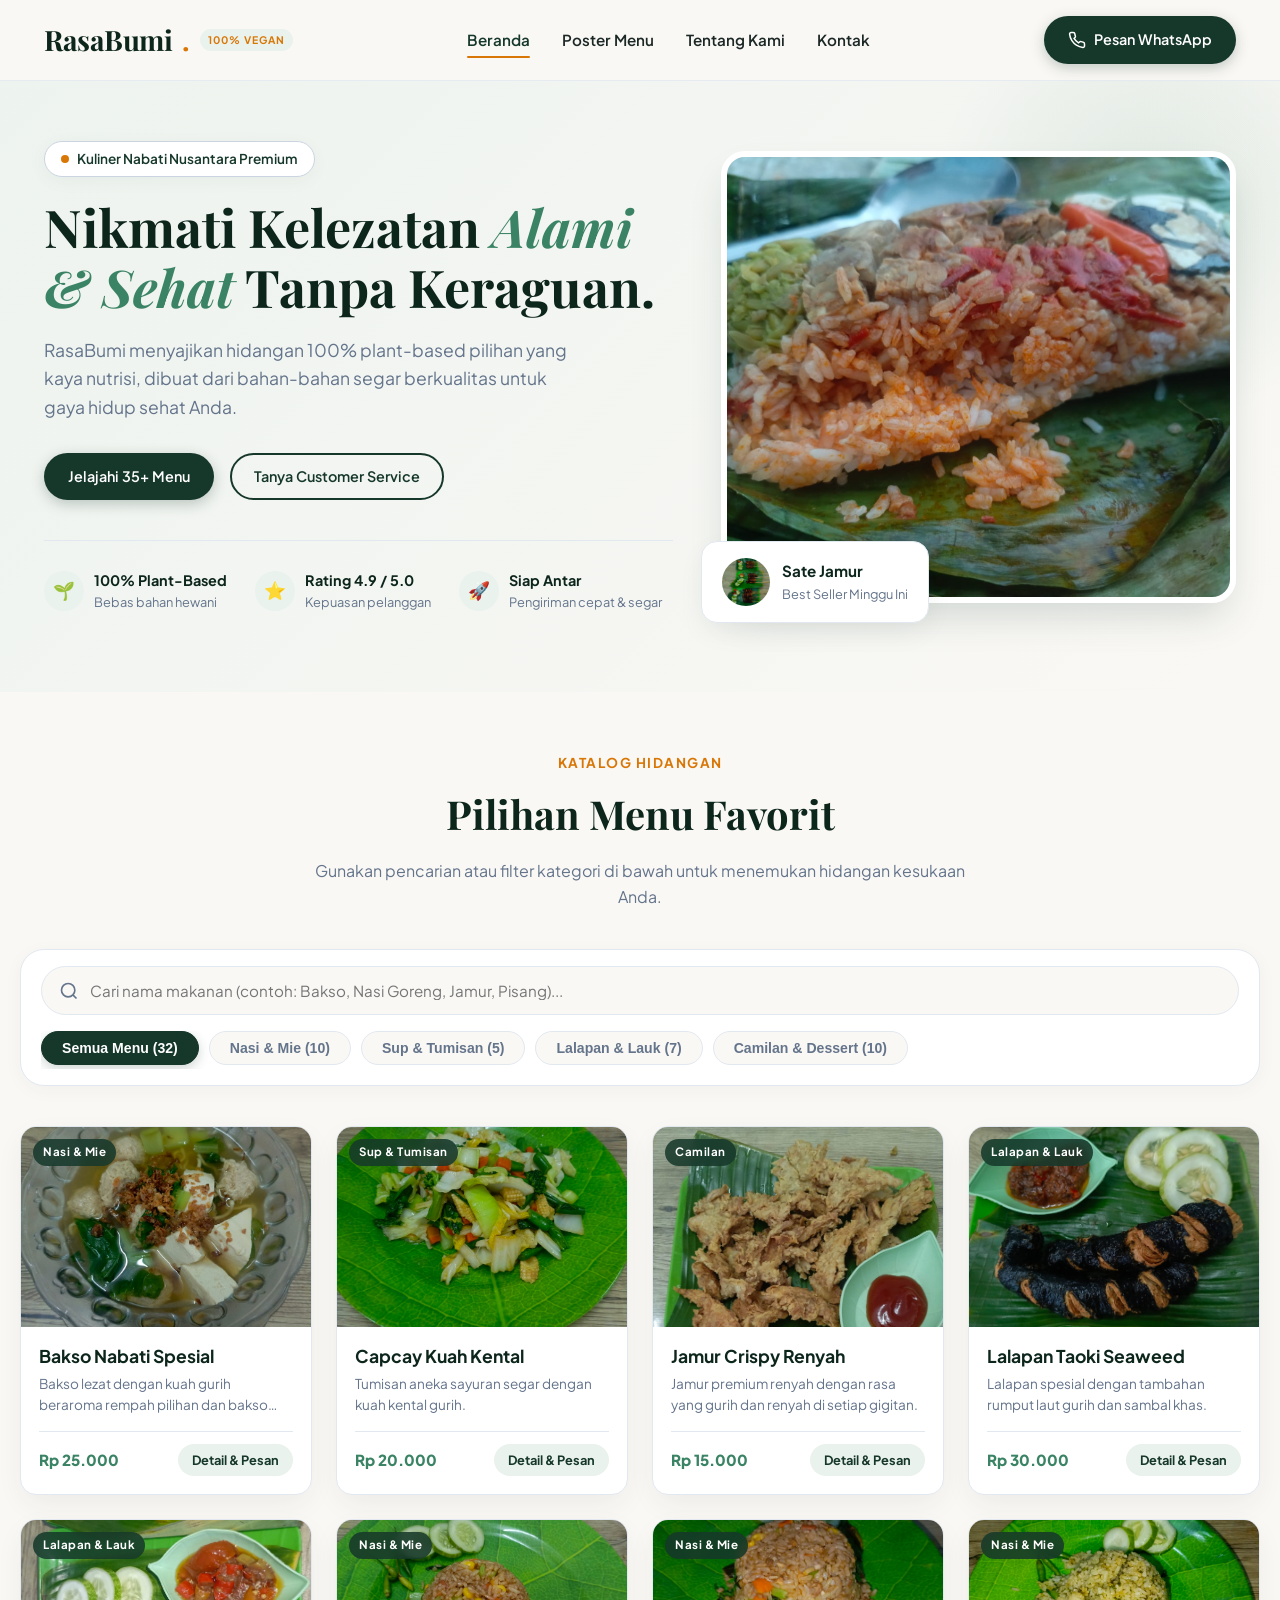
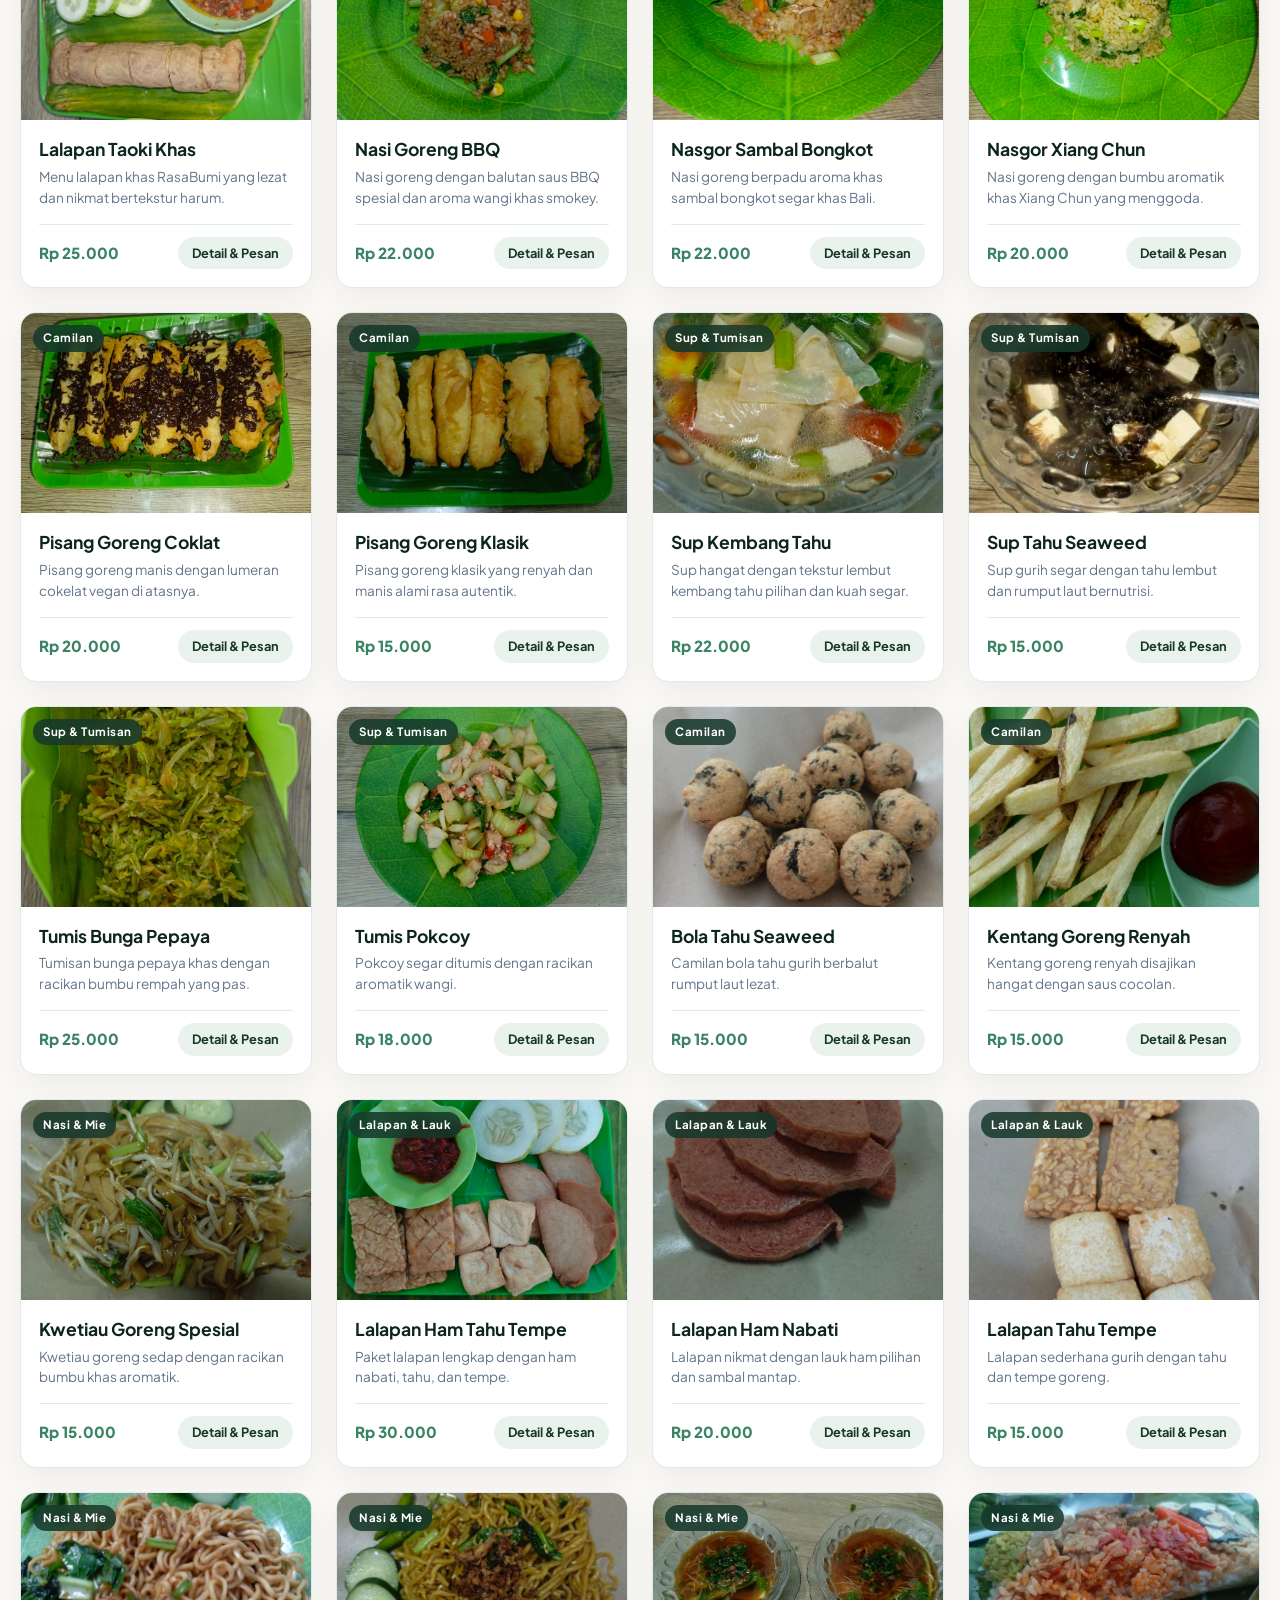
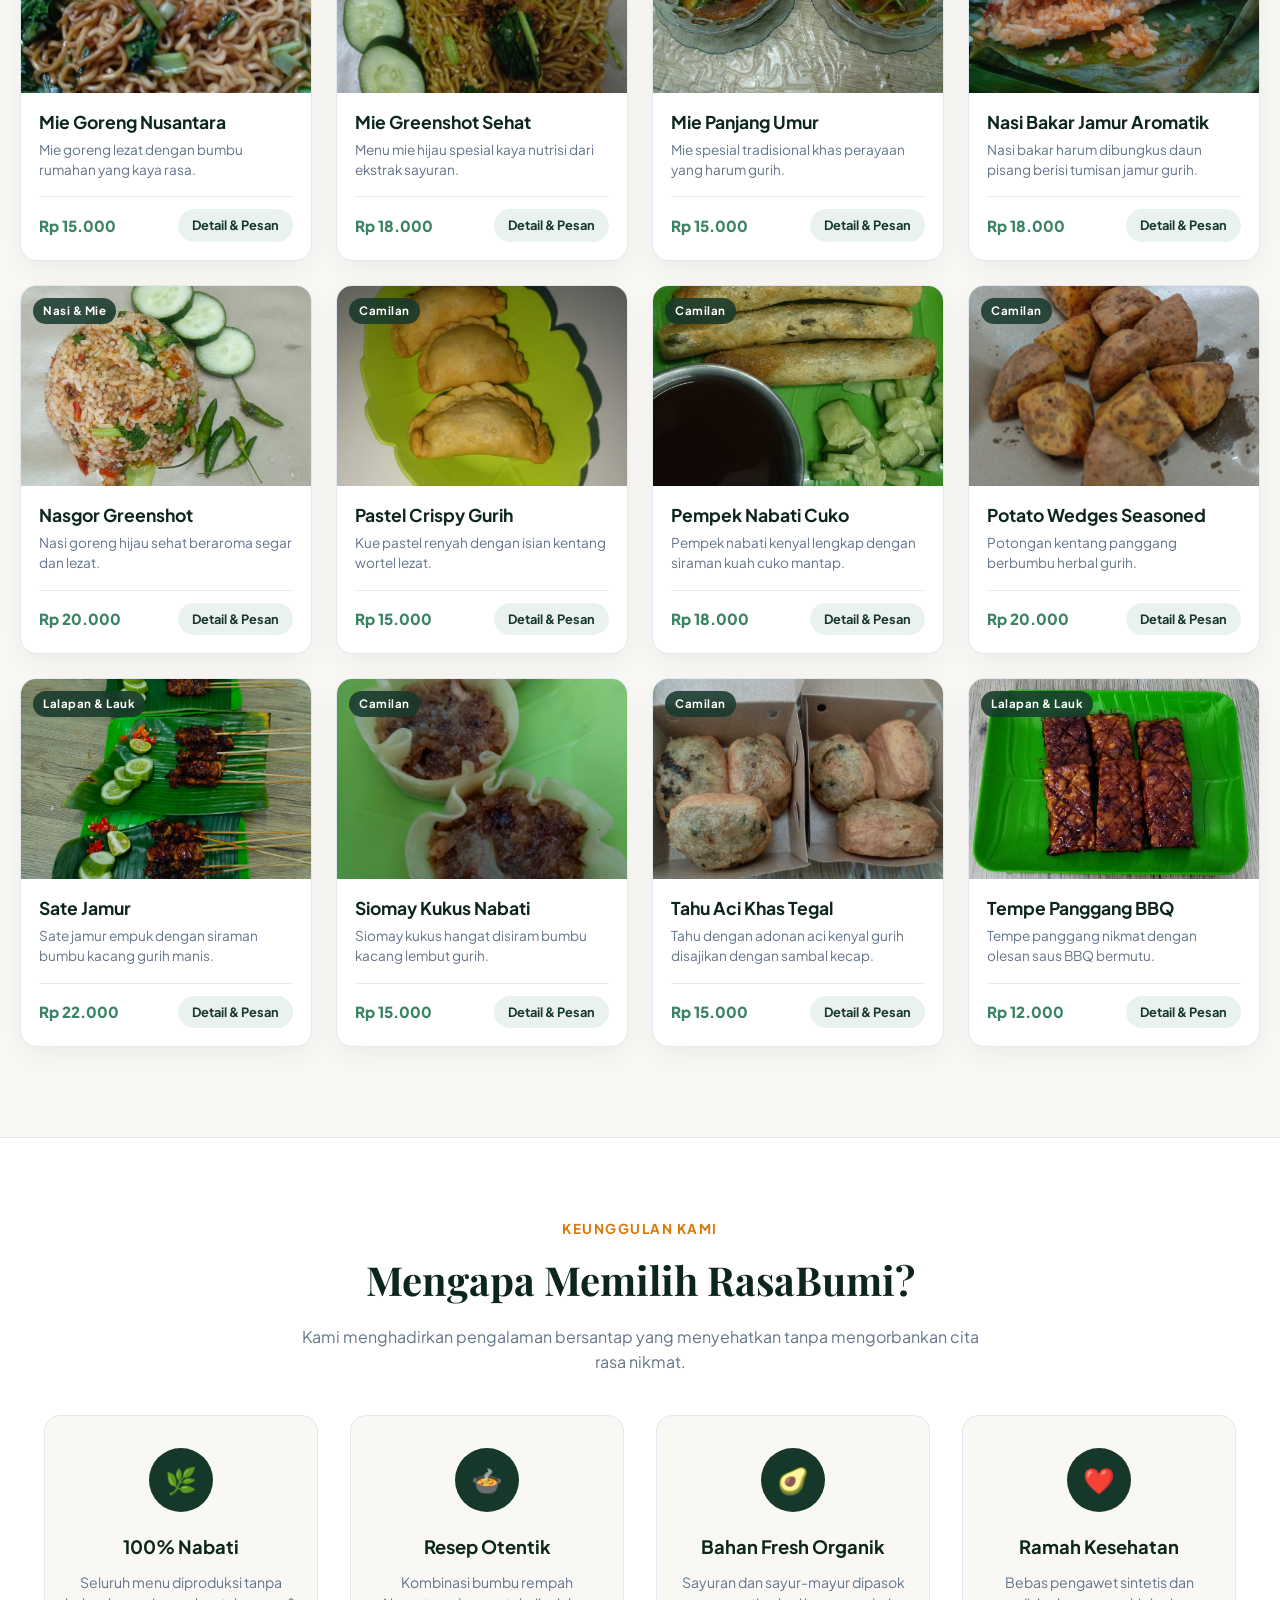
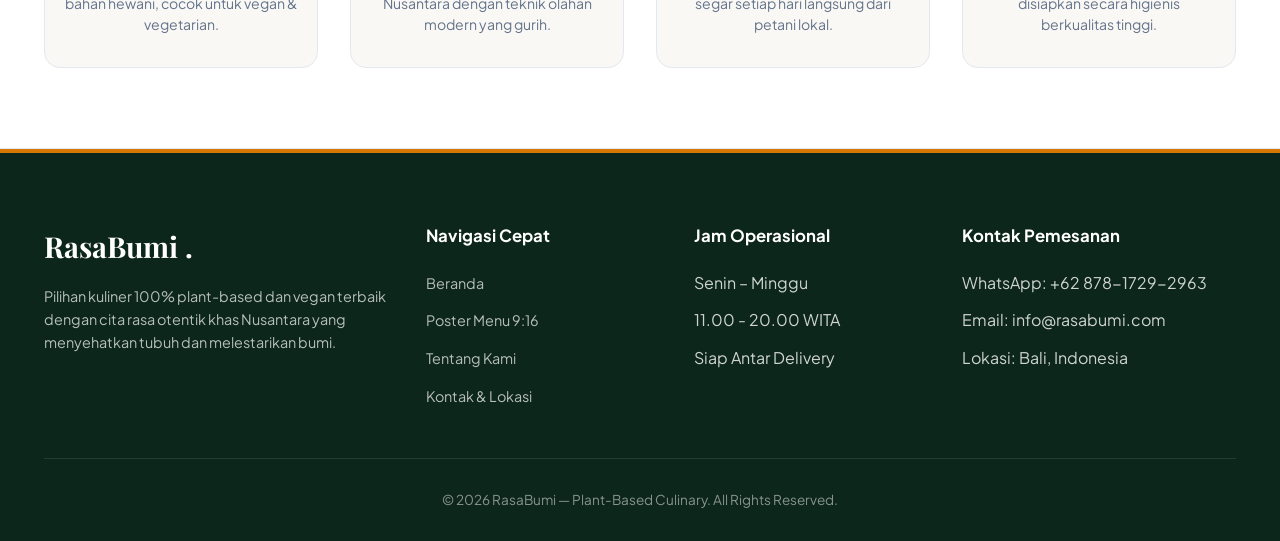
==== index.html @ 8d626516 "Kenzie" ====
<!DOCTYPE html>
<html lang="id">

<head>
  <meta charset="UTF-8">
  <meta name="viewport" content="width=device-width, initial-scale=1.0">
  <title>RasaBumi — Modern Plant-Based & Vegan Culinary</title>
  <meta name="description"
    content="Sajian kuliner 100% plant-based dan vegan berkualitas tinggi dengan cita rasa otentik khas Nusantara di RasaBumi.">
  <link rel="stylesheet" href="style.css">
</head>

<body>

  <!-- HEADER NAVIGASI -->
  <header class="navbar">
    <div class="container nav-container">
      <a href="index.html" class="logo">
        RasaBumi <span>.</span>
        <span class="logo-badge">100% Vegan</span>
      </a>

      <nav class="nav-links">
        <a href="index.html" class="active">Beranda</a>
        <a href="menu.html">Poster Menu</a>
        <a href="aboutus.html">Tentang Kami</a>
        <a href="kontak.html">Kontak</a>
      </nav>

      <div class="nav-actions">
        <a href="https://wa.me/6287817292963?text=Halo%20RasaBumi,%20saya%20ingin%20memesan%20makanan" target="_blank"
          class="btn-primary">
          <svg width="18" height="18" viewBox="0 0 24 24" fill="none" stroke="currentColor" stroke-width="2">
            <path
              d="M22 16.92v3a2 2 0 0 1-2.18 2 19.79 19.79 0 0 1-8.63-3.07 19.5 19.5 0 0 1-6-6 19.79 19.79 0 0 1-3.07-8.67A2 2 0 0 1 4.11 2h3a2 2 0 0 1 2 1.72 12.84 12.84 0 0 0 .7 2.81 2 2 0 0 1-.45 2.11L8.09 9.91a16 16 0 0 0 6 6l1.27-1.27a2 2 0 0 1 2.11-.45 12.84 12.84 0 0 0 2.81.7A2 2 0 0 1 22 16.92z">
            </path>
          </svg>
          Pesan WhatsApp
        </a>
        <button class="hamburger" id="hamburger-btn" aria-label="Toggle Menu">
          <span></span>
          <span></span>
          <span></span>
        </button>
      </div>
    </div>

    <!-- Mobile Drawer -->
    <div class="mobile-nav" id="mobile-nav">
      <a href="index.html" class="active">Beranda</a>
      <a href="menu.html">Poster Menu</a>
      <a href="aboutus.html">Tentang Kami</a>
      <a href="kontak.html">Kontak</a>
      <a href="https://wa.me/6287817292963?text=Halo%20RasaBumi,%20saya%20ingin%20memesan%20makanan" target="_blank"
        class="btn-primary" style="text-align: center; margin-top: 10px;">Pesan WhatsApp</a>
    </div>
  </header>

  <!-- HERO SECTION -->
  <section class="hero">
    <div class="container hero-grid">
      <div class="hero-content">
        <div class="hero-badge">
          <span class="dot"></span> Kuliner Nabati Nusantara Premium
        </div>
        <h1>Nikmati Kelezatan <span>Alami & Sehat</span> Tanpa Keraguan.</h1>
        <p>RasaBumi menyajikan hidangan 100% plant-based pilihan yang kaya nutrisi, dibuat dari bahan-bahan segar
          berkualitas untuk gaya hidup sehat Anda.</p>

        <div class="hero-buttons">
          <a href="#menu-catalog" class="btn-primary">Jelajahi 35+ Menu</a>
          <a href="https://wa.me/6287817292963?text=Halo%20RasaBumi,%20saya%20mau%20tanya%20menu%20hari%20ini"
            target="_blank" class="btn-outline">Tanya Customer Service</a>
        </div>

        <div class="hero-features">
          <div class="feature-item">
            <div class="feature-icon">🌱</div>
            <div class="feature-text">
              <strong>100% Plant-Based</strong>
              <p>Bebas bahan hewani</p>
            </div>
          </div>
          <div class="feature-item">
            <div class="feature-icon">⭐</div>
            <div class="feature-text">
              <strong>Rating 4.9 / 5.0</strong>
              <p>Kepuasan pelanggan</p>
            </div>
          </div>
          <div class="feature-item">
            <div class="feature-icon">🚀</div>
            <div class="feature-text">
              <strong>Siap Antar</strong>
              <p>Pengiriman cepat & segar</p>
            </div>
          </div>
        </div>
      </div>

      <div class="hero-visual">
        <div class="hero-img-wrapper">
          <img src="IMAGES/Nasi Bakar Jamur.jpg" alt="RasaBumi Gourmet Plant-Based Dish">
        </div>
        <div class="hero-floating-card">
          <img src="IMAGES/Sate Jamur.jpg" alt="Sate Jamur RasaBumi" class="floating-avatar">
          <div class="floating-info">
            <h4>Sate Jamur</h4>
            <p>Best Seller Minggu Ini</p>
          </div>
        </div>
      </div>
    </div>
  </section>

  <!-- KATALOG MENU INTERAKTIF -->
  <main class="container menu-section" id="menu-catalog">
    <div class="section-header">
      <span class="section-tag">Katalog Hidangan</span>
      <h2 class="section-title">Pilihan Menu Favorit</h2>
      <p class="section-desc">Gunakan pencarian atau filter kategori di bawah untuk menemukan hidangan kesukaan Anda.
      </p>
    </div>

    <!-- FILTER & SEARCH BAR -->
    <div class="filter-bar-container">
      <div class="search-box">
        <svg viewBox="0 0 24 24" fill="none" stroke="currentColor" stroke-width="2">
          <circle cx="11" cy="11" r="8"></circle>
          <line x1="21" y1="21" x2="16.65" y2="16.65"></line>
        </svg>
        <input type="text" id="search-input"
          placeholder="Cari nama makanan (contoh: Bakso, Nasi Goreng, Jamur, Pisang)...">
      </div>

      <div class="filter-pills">
        <button class="filter-btn active" data-filter="all">Semua Menu (32)</button>
        <button class="filter-btn" data-filter="nasi-mie">Nasi & Mie (10)</button>
        <button class="filter-btn" data-filter="sup-tumis">Sup & Tumisan (5)</button>
        <button class="filter-btn" data-filter="lalapan">Lalapan & Lauk (7)</button>
        <button class="filter-btn" data-filter="camilan">Camilan & Dessert (10)</button>
      </div>
    </div>

    <!-- GRID KOLASE MENU -->
    <div class="menu-grid" id="menu-grid">

      <!-- Item 1 -->
      <div class="menu-card" data-category="nasi-mie" data-title="Bakso" data-price="Rp 25.000"
        data-img="IMAGES/Bakso.jpg"
        data-desc="Bakso lezat dengan kuah gurih beraroma rempah pilihan dan bakso daging nabati yang kenyal & gurih."
        data-ingredients="Bakso Olahan Kedelai, Kuah Rempah Alami, Soun, Sayuran Segar, Seledri Segar">
        <div class="card-image-wrapper">
          <img src="IMAGES/Bakso.jpg" alt="Bakso RasaBumi" loading="lazy">
          <span class="card-tag">Nasi & Mie</span>
        </div>
        <div class="card-body">
          <h3 class="card-title">Bakso Nabati Spesial</h3>
          <p class="card-desc">Bakso lezat dengan kuah gurih beraroma rempah pilihan dan bakso daging nabati.</p>
          <div class="card-footer">
            <span class="card-price">Rp 25.000</span>
            <span class="btn-detail">Detail & Pesan</span>
          </div>
        </div>
      </div>

      <!-- Item 2 -->
      <div class="menu-card" data-category="sup-tumis" data-title="Capcay" data-price="Rp 20.000"
        data-img="IMAGES/Capcay.jpg"
        data-desc="Tumisan aneka sayuran segar pilihan dipadukan kuah kental gurih khas RasaBumi."
        data-ingredients="Wortel, Brokoli, Kembang Kol, Jamur, Sawi, Bumbu Herbal">
        <div class="card-image-wrapper">
          <img src="IMAGES/Capcay.jpg" alt="Capcay RasaBumi" loading="lazy">
          <span class="card-tag">Sup & Tumisan</span>
        </div>
        <div class="card-body">
          <h3 class="card-title">Capcay Kuah Kental</h3>
          <p class="card-desc">Tumisan aneka sayuran segar dengan kuah kental gurih.</p>
          <div class="card-footer">
            <span class="card-price">Rp 20.000</span>
            <span class="btn-detail">Detail & Pesan</span>
          </div>
        </div>
      </div>

      <!-- Item 3 -->
      <div class="menu-card" data-category="camilan" data-title="Jamur Crispy" data-price="Rp 15.000"
        data-img="IMAGES/Jamur Crispy.jpg"
        data-desc="Jamur tiram premium digoreng renyah dengan balutan bumbu rempah pilihan yang gurih nagih."
        data-ingredients="Jamur Tiram Segar, Tepung Rempah Bebas Gluten, Saus Spesial">
        <div class="card-image-wrapper">
          <img src="IMAGES/Jamur Crispy.jpg" alt="Jamur Crispy" loading="lazy">
          <span class="card-tag">Camilan</span>
        </div>
        <div class="card-body">
          <h3 class="card-title">Jamur Crispy Renyah</h3>
          <p class="card-desc">Jamur premium renyah dengan rasa yang gurih dan renyah di setiap gigitan.</p>
          <div class="card-footer">
            <span class="card-price">Rp 15.000</span>
            <span class="btn-detail">Detail & Pesan</span>
          </div>
        </div>
      </div>

      <!-- Item 4 -->
      <div class="menu-card" data-category="lalapan" data-title="Lalapan Taoki Seaweed" data-price="Rp 30.000"
        data-img="IMAGES/Lalapan Taoki Seaweed.jpg"
        data-desc="Paket lalapan taoki dengan rumput laut gurih berpadu sambal khas yang membakar selera."
        data-ingredients="Taoki Olahan, Nori Rumput Laut, Sambal Khas, Lalapan Segar">
        <div class="card-image-wrapper">
          <img src="IMAGES/Lalapan Taoki Seaweed.jpg" alt="Lalapan Taoki Seaweed" loading="lazy">
          <span class="card-tag">Lalapan & Lauk</span>
        </div>
        <div class="card-body">
          <h3 class="card-title">Lalapan Taoki Seaweed</h3>
          <p class="card-desc">Lalapan spesial dengan tambahan rumput laut gurih dan sambal khas.</p>
          <div class="card-footer">
            <span class="card-price">Rp 30.000</span>
            <span class="btn-detail">Detail & Pesan</span>
          </div>
        </div>
      </div>

      <!-- Item 5 -->
      <div class="menu-card" data-category="lalapan" data-title="Lalapan Taoki" data-price="Rp 25.000"
        data-img="IMAGES/Lalapan Taoki.jpg"
        data-desc="Menu lalapan favorit khas RasaBumi dengan taoki gurih bertekstur empuk."
        data-ingredients="Taoki Spesial RasaBumi, Lalapan Kemangi & Ketimun, Sambal">
        <div class="card-image-wrapper">
          <img src="IMAGES/Lalapan Taoki.jpg" alt="Lalapan Taoki" loading="lazy">
          <span class="card-tag">Lalapan & Lauk</span>
        </div>
        <div class="card-body">
          <h3 class="card-title">Lalapan Taoki Khas</h3>
          <p class="card-desc">Menu lalapan khas RasaBumi yang lezat dan nikmat bertekstur harum.</p>
          <div class="card-footer">
            <span class="card-price">Rp 25.000</span>
            <span class="btn-detail">Detail & Pesan</span>
          </div>
        </div>
      </div>

      <!-- Item 6 -->
      <div class="menu-card" data-category="nasi-mie" data-title="Nasi Goreng BBQ" data-price="Rp 22.000"
        data-img="IMAGES/Nasgor BBQ.jpg"
        data-desc="Nasi goreng kaya aroma dipadukan saus BBQ gurih manis yang menggugah selera."
        data-ingredients="Nasi Organik, Saus BBQ Smokey, Jagung Manis, Polong, Daging Nabati">
        <div class="card-image-wrapper">
          <img src="IMAGES/Nasgor BBQ.jpg" alt="Nasi Goreng BBQ" loading="lazy">
          <span class="card-tag">Nasi & Mie</span>
        </div>
        <div class="card-body">
          <h3 class="card-title">Nasi Goreng BBQ</h3>
          <p class="card-desc">Nasi goreng dengan balutan saus BBQ spesial dan aroma wangi khas smokey.</p>
          <div class="card-footer">
            <span class="card-price">Rp 22.000</span>
            <span class="btn-detail">Detail & Pesan</span>
          </div>
        </div>
      </div>

      <!-- Item 7 -->
      <div class="menu-card" data-category="nasi-mie" data-title="Nasi Goreng Sambal Bongkot" data-price="Rp 22.000"
        data-img="IMAGES/Nasgor Sambal Bongkot.jpg"
        data-desc="Sensasi nasi goreng dengan wangi aroma khas kecombrang/sambal bongkot khas Bali."
        data-ingredients="Bongkot/Kecombrang Segar, Nasi, Cabai Pilihan, Bumbu Bali Alami">
        <div class="card-image-wrapper">
          <img src="IMAGES/Nasgor Sambal Bongkot.jpg" alt="Nasgor Sambal Bongkot" loading="lazy">
          <span class="card-tag">Nasi & Mie</span>
        </div>
        <div class="card-body">
          <h3 class="card-title">Nasgor Sambal Bongkot</h3>
          <p class="card-desc">Nasi goreng berpadu aroma khas sambal bongkot segar khas Bali.</p>
          <div class="card-footer">
            <span class="card-price">Rp 22.000</span>
            <span class="btn-detail">Detail & Pesan</span>
          </div>
        </div>
      </div>

      <!-- Item 8 -->
      <div class="menu-card" data-category="nasi-mie" data-title="Nasi Goreng Xiang Chun" data-price="Rp 20.000"
        data-img="IMAGES/Nasgor Xc.jpg"
        data-desc="Nasi goreng herbal dengan bumbu aromatik Xiang Chun yang wangi dan lezat."
        data-ingredients="Daun Xiang Chun Herbal, Nasi Organik, Wijen, Bumbu Oriental Alami">
        <div class="card-image-wrapper">
          <img src="IMAGES/Nasgor Xc.jpg" alt="Nasi Goreng Xiang Chun" loading="lazy">
          <span class="card-tag">Nasi & Mie</span>
        </div>
        <div class="card-body">
          <h3 class="card-title">Nasgor Xiang Chun</h3>
          <p class="card-desc">Nasi goreng dengan bumbu aromatik khas Xiang Chun yang menggoda.</p>
          <div class="card-footer">
            <span class="card-price">Rp 20.000</span>
            <span class="btn-detail">Detail & Pesan</span>
          </div>
        </div>
      </div>

      <!-- Item 9 -->
      <div class="menu-card" data-category="camilan" data-title="Pisang Goreng Coklat" data-price="Rp 20.000"
        data-img="IMAGES/Pisang Goreng Coklat.jpg"
        data-desc="Pisang raja manis yang digoreng krispi dengan lelehan cokelat vegan di atasnya."
        data-ingredients="Pisang Raja Pilihan, Tepung Crispy, Dark Chocolate Vegan">
        <div class="card-image-wrapper">
          <img src="IMAGES/Pisang Goreng Coklat.jpg" alt="Pisang Goreng Coklat" loading="lazy">
          <span class="card-tag">Camilan</span>
        </div>
        <div class="card-body">
          <h3 class="card-title">Pisang Goreng Coklat</h3>
          <p class="card-desc">Pisang goreng manis dengan lumeran cokelat vegan di atasnya.</p>
          <div class="card-footer">
            <span class="card-price">Rp 20.000</span>
            <span class="btn-detail">Detail & Pesan</span>
          </div>
        </div>
      </div>

      <!-- Item 10 -->
      <div class="menu-card" data-category="camilan" data-title="Pisang Goreng" data-price="Rp 15.000"
        data-img="IMAGES/Pisang Goreng.jpg"
        data-desc="Pisang goreng olahan tradisional yang renyah di luar, lembut dan manis alami di dalam."
        data-ingredients="Pisang Olahan Segar, Adonan Tepung Rempah Tradisional">
        <div class="card-image-wrapper">
          <img src="IMAGES/Pisang Goreng.jpg" alt="Pisang Goreng Klasik" loading="lazy">
          <span class="card-tag">Camilan</span>
        </div>
        <div class="card-body">
          <h3 class="card-title">Pisang Goreng Klasik</h3>
          <p class="card-desc">Pisang goreng klasik yang renyah dan manis alami rasa autentik.</p>
          <div class="card-footer">
            <span class="card-price">Rp 15.000</span>
            <span class="btn-detail">Detail & Pesan</span>
          </div>
        </div>
      </div>

      <!-- Item 11 -->
      <div class="menu-card" data-category="sup-tumis" data-title="Sup Kembang Tahu" data-price="Rp 22.000"
        data-img="IMAGES/Sup Kembang Tahu.jpg"
        data-desc="Sup hangat nan segar dengan kembang tahu lembut dan kuah bening kaya rempah."
        data-ingredients="Kembang Tahu Premium, Jamur Kuping, Kuah Bening Herbal">
        <div class="card-image-wrapper">
          <img src="IMAGES/Sup Kembang Tahu.jpg" alt="Sup Kembang Tahu" loading="lazy">
          <span class="card-tag">Sup & Tumisan</span>
        </div>
        <div class="card-body">
          <h3 class="card-title">Sup Kembang Tahu</h3>
          <p class="card-desc">Sup hangat dengan tekstur lembut kembang tahu pilihan dan kuah segar.</p>
          <div class="card-footer">
            <span class="card-price">Rp 22.000</span>
            <span class="btn-detail">Detail & Pesan</span>
          </div>
        </div>
      </div>

      <!-- Item 12 -->
      <div class="menu-card" data-category="sup-tumis" data-title="Sup Tahu Seaweed" data-price="Rp 15.000"
        data-img="IMAGES/Sup Tahu Seaweed.jpg"
        data-desc="Sup tahu lembut dipadu rumput laut segar kaya nutrisi mineral."
        data-ingredients="Tahu Sutra, Seaweed Rumput Laut, Kuah Umami Herbal">
        <div class="card-image-wrapper">
          <img src="IMAGES/Sup Tahu Seaweed.jpg" alt="Sup Tahu Seaweed" loading="lazy">
          <span class="card-tag">Sup & Tumisan</span>
        </div>
        <div class="card-body">
          <h3 class="card-title">Sup Tahu Seaweed</h3>
          <p class="card-desc">Sup gurih segar dengan tahu lembut dan rumput laut bernutrisi.</p>
          <div class="card-footer">
            <span class="card-price">Rp 15.000</span>
            <span class="btn-detail">Detail & Pesan</span>
          </div>
        </div>
      </div>

      <!-- Item 13 -->
      <div class="menu-card" data-category="sup-tumis" data-title="Tumis Bunga Pepaya" data-price="Rp 25.000"
        data-img="IMAGES/Tumis Bunga Pepaya.jpg"
        data-desc="Tumisan bunga pepaya pilihan yang tidak pahit, diracik dengan bumbu rempah khas."
        data-ingredients="Bunga Pepaya Segar, Cabai Merah, Rempah Alami">
        <div class="card-image-wrapper">
          <img src="IMAGES/Tumis Bunga Pepaya.jpg" alt="Tumis Bunga Pepaya" loading="lazy">
          <span class="card-tag">Sup & Tumisan</span>
        </div>
        <div class="card-body">
          <h3 class="card-title">Tumis Bunga Pepaya</h3>
          <p class="card-desc">Tumisan bunga pepaya khas dengan racikan bumbu rempah yang pas.</p>
          <div class="card-footer">
            <span class="card-price">Rp 25.000</span>
            <span class="btn-detail">Detail & Pesan</span>
          </div>
        </div>
      </div>

      <!-- Item 14 -->
      <div class="menu-card" data-category="sup-tumis" data-title="Tumis Tahu Pokcoy" data-price="Rp 18.000"
        data-img="IMAGES/Tumis Pokcoy.jpg" data-desc="Pokcoy segar renyah ditumis dengan minyak wijen."
        data-ingredients="Pokcoy Hijau Segar, Wijen, Saus Tiram Nabati">
        <div class="card-image-wrapper">
          <img src="IMAGES/Tumis Pokcoy.jpg" alt="Tumis Pokcoy" loading="lazy">
          <span class="card-tag">Sup & Tumisan</span>
        </div>
        <div class="card-body">
          <h3 class="card-title">Tumis Pokcoy</h3>
          <p class="card-desc">Pokcoy segar ditumis dengan racikan aromatik wangi.</p>
          <div class="card-footer">
            <span class="card-price">Rp 18.000</span>
            <span class="btn-detail">Detail & Pesan</span>
          </div>
        </div>
      </div>



      <!-- Item 16 -->
      <div class="menu-card" data-category="camilan" data-title="Bola Tahu Seaweed" data-price="Rp 15.000"
        data-img="IMAGES/Bola Tahu Seaweed.jpg"
        data-desc="Bola-bola tahu renyah berisi seaweed gurih dengan tekstur lembut di dalam."
        data-ingredients="Tahu Olahan, Nori Rumput Laut, Tepung Crispy">
        <div class="card-image-wrapper">
          <img src="IMAGES/Bola Tahu Seaweed.jpg" alt="Bola Tahu Seaweed" loading="lazy">
          <span class="card-tag">Camilan</span>
        </div>
        <div class="card-body">
          <h3 class="card-title">Bola Tahu Seaweed</h3>
          <p class="card-desc">Camilan bola tahu gurih berbalut rumput laut lezat.</p>
          <div class="card-footer">
            <span class="card-price">Rp 15.000</span>
            <span class="btn-detail">Detail & Pesan</span>
          </div>
        </div>
      </div>

      <!-- Item 17 -->
      <div class="menu-card" data-category="camilan" data-title="Kentang Goreng" data-price="Rp 15.000"
        data-img="IMAGES/Kentang Goreng.jpg"
        data-desc="Potongan kentang goreng renyah disajikan hangat dengan taburan garam dan parsley."
        data-ingredients="Kentang Pilihan, Garam Laut Alami, Saus Sambal Nabati">
        <div class="card-image-wrapper">
          <img src="IMAGES/Kentang Goreng.jpg" alt="Kentang Goreng" loading="lazy">
          <span class="card-tag">Camilan</span>
        </div>
        <div class="card-body">
          <h3 class="card-title">Kentang Goreng Renyah</h3>
          <p class="card-desc">Kentang goreng renyah disajikan hangat dengan saus cocolan.</p>
          <div class="card-footer">
            <span class="card-price">Rp 15.000</span>
            <span class="btn-detail">Detail & Pesan</span>
          </div>
        </div>
      </div>

      <!-- Item 18 -->
      <div class="menu-card" data-category="nasi-mie" data-title="Kweetiau Goreng" data-price="Rp 15.000"
        data-img="IMAGES/Kweetiau Goreng.jpg"
        data-desc="Kwetiau beras lembut digoreng dengan bumbu khas aromatik dan aneka sayuran."
        data-ingredients="Kwetiau Beras, Taoge, Pokcoy, Kecap Manis Organik, Bumbu Herbal">
        <div class="card-image-wrapper">
          <img src="IMAGES/Kweetiau Goreng.jpg" alt="Kweetiau Goreng" loading="lazy">
          <span class="card-tag">Nasi & Mie</span>
        </div>
        <div class="card-body">
          <h3 class="card-title">Kwetiau Goreng Spesial</h3>
          <p class="card-desc">Kwetiau goreng sedap dengan racikan bumbu khas aromatik.</p>
          <div class="card-footer">
            <span class="card-price">Rp 15.000</span>
            <span class="btn-detail">Detail & Pesan</span>
          </div>
        </div>
      </div>

      <!-- Item 19 -->
      <div class="menu-card" data-category="lalapan" data-title="Lalapan Ham Tahu Tempe" data-price="Rp 30.000"
        data-img="IMAGES/Lalapan Ham Tahu Tempe.jpg"
        data-desc="Paket komplit lalapan segar dilengkapi ham vegan, tahu gurih, dan tempe goreng renyah."
        data-ingredients="Ham Plant-Based, Tahu, Tempe, Nasi, Sambal & Lalapan">
        <div class="card-image-wrapper">
          <img src="IMAGES/Lalapan Ham Tahu Tempe.jpg" alt="Lalapan Ham Tahu Tempe" loading="lazy">
          <span class="card-tag">Lalapan & Lauk</span>
        </div>
        <div class="card-body">
          <h3 class="card-title">Lalapan Ham Tahu Tempe</h3>
          <p class="card-desc">Paket lalapan lengkap dengan ham nabati, tahu, dan tempe.</p>
          <div class="card-footer">
            <span class="card-price">Rp 30.000</span>
            <span class="btn-detail">Detail & Pesan</span>
          </div>
        </div>
      </div>

      <!-- Item 20 -->
      <div class="menu-card" data-category="lalapan" data-title="Lalapan Ham" data-price="Rp 20.000"
        data-img="IMAGES/Lalapan Ham.jpg"
        data-desc="Sajian lalapan nikmat dengan ham نباتي bertekstur juicy dan sambal terasi vegan."
        data-ingredients="Ham Nabati Gourmet, Sambal Alami, Mentimun & Kemangi">
        <div class="card-image-wrapper">
          <img src="IMAGES/Lalapan Ham.jpg" alt="Lalapan Ham" loading="lazy">
          <span class="card-tag">Lalapan & Lauk</span>
        </div>
        <div class="card-body">
          <h3 class="card-title">Lalapan Ham Nabati</h3>
          <p class="card-desc">Lalapan nikmat dengan lauk ham pilihan dan sambal mantap.</p>
          <div class="card-footer">
            <span class="card-price">Rp 20.000</span>
            <span class="btn-detail">Detail & Pesan</span>
          </div>
        </div>
      </div>

      <!-- Item 21 -->
      <div class="menu-card" data-category="lalapan" data-title="Lalapan Tahu Tempe" data-price="Rp 15.000"
        data-img="IMAGES/Lalapan Tahu Tempe.jpg"
        data-desc="Hidangan lalapan tradisional dengan tahu dan tempe bumbu kuning digoreng krispi."
        data-ingredients="Tahu & Tempe Organik, Sambal Pedas Manis, Sayur Lalap">
        <div class="card-image-wrapper">
          <img src="IMAGES/Lalapan Tahu Tempe.jpg" alt="Lalapan Tahu Tempe" loading="lazy">
          <span class="card-tag">Lalapan & Lauk</span>
        </div>
        <div class="card-body">
          <h3 class="card-title">Lalapan Tahu Tempe</h3>
          <p class="card-desc">Lalapan sederhana gurih dengan tahu dan tempe goreng.</p>
          <div class="card-footer">
            <span class="card-price">Rp 15.000</span>
            <span class="btn-detail">Detail & Pesan</span>
          </div>
        </div>
      </div>

      <!-- Item 22 -->
      <div class="menu-card" data-category="nasi-mie" data-title="Mie Goreng" data-price="Rp 15.000"
        data-img="IMAGES/Mie Goreng.jpg"
        data-desc="Mie goreng beraroma wok-hei khas racikan bumbu rumahan yang kaya cita rasa."
        data-ingredients="Mie Telur Nabati, Sayuran Segar, Kecap Alami, Rempah pilihan">
        <div class="card-image-wrapper">
          <img src="IMAGES/Mie Goreng.jpg" alt="Mie Goreng" loading="lazy">
          <span class="card-tag">Nasi & Mie</span>
        </div>
        <div class="card-body">
          <h3 class="card-title">Mie Goreng Nusantara</h3>
          <p class="card-desc">Mie goreng lezat dengan bumbu rumahan yang kaya rasa.</p>
          <div class="card-footer">
            <span class="card-price">Rp 15.000</span>
            <span class="btn-detail">Detail & Pesan</span>
          </div>
        </div>
      </div>

      <!-- Item 23 -->
      <div class="menu-card" data-category="nasi-mie" data-title="Mie Greenshot" data-price="Rp 18.000"
        data-img="IMAGES/Mie Greenshot.jpg"
        data-desc="Mie hijau terbuat dari ekstrak bayam organik kaya nutrisi dipadu toping nabati."
        data-ingredients="Mie Bayam Organik, Toping Jamur & Tahu, Bumbu Wijen">
        <div class="card-image-wrapper">
          <img src="IMAGES/Mie Greenshot.jpg" alt="Mie Greenshot" loading="lazy">
          <span class="card-tag">Nasi & Mie</span>
        </div>
        <div class="card-body">
          <h3 class="card-title">Mie Greenshot Sehat</h3>
          <p class="card-desc">Menu mie hijau spesial kaya nutrisi dari ekstrak sayuran.</p>
          <div class="card-footer">
            <span class="card-price">Rp 18.000</span>
            <span class="btn-detail">Detail & Pesan</span>
          </div>
        </div>
      </div>

      <!-- Item 24 -->
      <div class="menu-card" data-category="nasi-mie" data-title="Mie Panjang Umur" data-price="Rp 15.000"
        data-img="IMAGES/Mie Panjang Umur.jpg"
        data-desc="Mie goreng panjang khas perayaan kaya akan simbol keberkahan dan cita rasa khas."
        data-ingredients="Mie Spesial, Telur Nabati, Jamur Shiitake, Sayur Lengkap">
        <div class="card-image-wrapper">
          <img src="IMAGES/Mie Panjang Umur.jpg" alt="Mie Panjang Umur" loading="lazy">
          <span class="card-tag">Nasi & Mie</span>
        </div>
        <div class="card-body">
          <h3 class="card-title">Mie Panjang Umur</h3>
          <p class="card-desc">Mie spesial tradisional khas perayaan yang harum gurih.</p>
          <div class="card-footer">
            <span class="card-price">Rp 15.000</span>
            <span class="btn-detail">Detail & Pesan</span>
          </div>
        </div>
      </div>

      <!-- Item 25 -->
      <div class="menu-card" data-category="nasi-mie" data-title="Nasi Bakar Jamur" data-price="Rp 18.000"
        data-img="IMAGES/Nasi Bakar Jamur.jpg"
        data-desc="Nasi beraroma gurih dibungkus daun pisang lalu dibakar dengan isian tumis jamur pedas manis."
        data-ingredients="Nasi Gurih Santan Nabati, Tumis Jamur Suwir, Daun Kemangi">
        <div class="card-image-wrapper">
          <img src="IMAGES/Nasi Bakar Jamur.jpg" alt="Nasi Bakar Jamur" loading="lazy">
          <span class="card-tag">Nasi & Mie</span>
        </div>
        <div class="card-body">
          <h3 class="card-title">Nasi Bakar Jamur Aromatik</h3>
          <p class="card-desc">Nasi bakar harum dibungkus daun pisang berisi tumisan jamur gurih.</p>
          <div class="card-footer">
            <span class="card-price">Rp 18.000</span>
            <span class="btn-detail">Detail & Pesan</span>
          </div>
        </div>
      </div>

      <!-- Item 26 -->
      <div class="menu-card" data-category="nasi-mie" data-title="Nasi Goreng Greenshot" data-price="Rp 20.000"
        data-img="IMAGES/Nasi Goreng Greenshot.jpg"
        data-desc="Nasi goreng hijau dibuat dari racikan sayuran segar yang harum dan menggugah selera."
        data-ingredients="Nasi Organik, Ekstrak Sawi/Pandan, Jagung Manis, Polong">
        <div class="card-image-wrapper">
          <img src="IMAGES/Nasi Goreng Greenshot.jpg" alt="Nasi Goreng Greenshot" loading="lazy">
          <span class="card-tag">Nasi & Mie</span>
        </div>
        <div class="card-body">
          <h3 class="card-title">Nasgor Greenshot</h3>
          <p class="card-desc">Nasi goreng hijau sehat beraroma segar dan lezat.</p>
          <div class="card-footer">
            <span class="card-price">Rp 20.000</span>
            <span class="btn-detail">Detail & Pesan</span>
          </div>
        </div>
      </div>

      <!-- Item 27 -->
      <div class="menu-card" data-category="camilan" data-title="Pastel" data-price="Rp 15.000"
        data-img="IMAGES/Pastel.jpg"
        data-desc="Kue pastel dengan kulit renyah berlapis berisi kentang, wortel, dan soun gurih."
        data-ingredients="Tepung Pastel Crispy, Kentang, Wortel, Soun, Cabai Rawit">
        <div class="card-image-wrapper">
          <img src="IMAGES/Pastel.jpg" alt="Pastel" loading="lazy">
          <span class="card-tag">Camilan</span>
        </div>
        <div class="card-body">
          <h3 class="card-title">Pastel Crispy Gurih</h3>
          <p class="card-desc">Kue pastel renyah dengan isian kentang wortel lezat.</p>
          <div class="card-footer">
            <span class="card-price">Rp 15.000</span>
            <span class="btn-detail">Detail & Pesan</span>
          </div>
        </div>
      </div>

      <!-- Item 28 -->
      <div class="menu-card" data-category="camilan" data-title="Pempek" data-price="Rp 18.000"
        data-img="IMAGES/Pempek.jpg"
        data-desc="Pempek nabati kenyal gurih disajikan lengkap dengan mie, timun, dan kuah cuko pedas manis."
        data-ingredients="Olahan Tahu & Sagu, Kuah Cuko Asam Pedas, Mie & Timun">
        <div class="card-image-wrapper">
          <img src="IMAGES/Pempek.jpg" alt="Pempek" loading="lazy">
          <span class="card-tag">Camilan</span>
        </div>
        <div class="card-body">
          <h3 class="card-title">Pempek Nabati Cuko</h3>
          <p class="card-desc">Pempek nabati kenyal lengkap dengan siraman kuah cuko mantap.</p>
          <div class="card-footer">
            <span class="card-price">Rp 18.000</span>
            <span class="btn-detail">Detail & Pesan</span>
          </div>
        </div>
      </div>

      <!-- Item 29 -->
      <div class="menu-card" data-category="camilan" data-title="Potato Wedges" data-price="Rp 20.000"
        data-img="IMAGES/Potato Wedges.jpg"
        data-desc="Potongan kentang bumbu gurih dipanggang hingga krispi di luar dan lembut di dalam."
        data-ingredients="Kentang Wedges, Bumbu Paprika & Rosemary, Saus Mayo Vegan">
        <div class="card-image-wrapper">
          <img src="IMAGES/Potato Wedges.jpg" alt="Potato Wedges" loading="lazy">
          <span class="card-tag">Camilan</span>
        </div>
        <div class="card-body">
          <h3 class="card-title">Potato Wedges Seasoned</h3>
          <p class="card-desc">Potongan kentang panggang berbumbu herbal gurih.</p>
          <div class="card-footer">
            <span class="card-price">Rp 20.000</span>
            <span class="btn-detail">Detail & Pesan</span>
          </div>
        </div>
      </div>

      <!-- Item 30 -->
      <div class="menu-card" data-category="lalapan" data-title="Sate Jamur" data-price="Rp 22.000"
        data-img="IMAGES/Sate Jamur.jpg"
        data-desc="Sate jamur tiram pilihan yang dibakar dengan olesan bumbu manis dan siraman bumbu kacang."
        data-ingredients="Jamur Tiram Pilihan, Bumbu Kacang Khas RasaBumi, Acar Timun">
        <div class="card-image-wrapper">
          <img src="IMAGES/Sate Jamur.jpg" alt="Sate Jamur" loading="lazy">
          <span class="card-tag">Lalapan & Lauk</span>
        </div>
        <div class="card-body">
          <h3 class="card-title">Sate Jamur</h3>
          <p class="card-desc">Sate jamur empuk dengan siraman bumbu kacang gurih manis.</p>
          <div class="card-footer">
            <span class="card-price">Rp 22.000</span>
            <span class="btn-detail">Detail & Pesan</span>
          </div>
        </div>
      </div>

      <!-- Item 31 -->
      <div class="menu-card" data-category="camilan" data-title="Siomay Kukus" data-price="Rp 15.000"
        data-img="IMAGES/Siomay Kukus.jpg"
        data-desc="Siomay kukus hangat dari adonan nabati bernutrisi disajikan dengan bumbu kacang kental."
        data-ingredients="Olahan Tahu & Bengkuang, Bumbu Kacang, Kecap & Jeruk Limau">
        <div class="card-image-wrapper">
          <img src="IMAGES/Siomay Kukus.jpg" alt="Siomay Kukus" loading="lazy">
          <span class="card-tag">Camilan</span>
        </div>
        <div class="card-body">
          <h3 class="card-title">Siomay Kukus Nabati</h3>
          <p class="card-desc">Siomay kukus hangat disiram bumbu kacang lembut gurih.</p>
          <div class="card-footer">
            <span class="card-price">Rp 15.000</span>
            <span class="btn-detail">Detail & Pesan</span>
          </div>
        </div>
      </div>



      <!-- Item 33 -->
      <div class="menu-card" data-category="camilan" data-title="Tahu Aci" data-price="Rp 15.000"
        data-img="IMAGES/Tahu Aci.jpg" data-desc="Tahu goreng dengan adonan aci kenyal gurih lezat di atasnya."
        data-ingredients="Tahu Kuning Alami, Aci Tapioka, Rempah Alami, Sambal Kecap">
        <div class="card-image-wrapper">
          <img src="IMAGES/Tahu Aci.jpg" alt="Tahu Aci" loading="lazy">
          <span class="card-tag">Camilan</span>
        </div>
        <div class="card-body">
          <h3 class="card-title">Tahu Aci Khas Tegal</h3>
          <p class="card-desc">Tahu dengan adonan aci kenyal gurih disajikan dengan sambal kecap.</p>
          <div class="card-footer">
            <span class="card-price">Rp 15.000</span>
            <span class="btn-detail">Detail & Pesan</span>
          </div>
        </div>
      </div>




      <!-- Item 35 -->
      <div class="menu-card" data-category="lalapan" data-title="Tempe BBQ" data-price="Rp 12.000"
        data-img="IMAGES/Tempe BBQ.jpg"
        data-desc="Tempe berkualitas dipanggang harum dengan olesan saus BBQ rempah yang meresap."
        data-ingredients="Tempe Kedelai Organik, Saus BBQ Smokey, Wijen Sangrai">
        <div class="card-image-wrapper">
          <img src="IMAGES/Tempe BBQ.jpg" alt="Tempe BBQ" loading="lazy">
          <span class="card-tag">Lalapan & Lauk</span>
        </div>
        <div class="card-body">
          <h3 class="card-title">Tempe Panggang BBQ</h3>
          <p class="card-desc">Tempe panggang nikmat dengan olesan saus BBQ bermutu.</p>
          <div class="card-footer">
            <span class="card-price">Rp 12.000</span>
            <span class="btn-detail">Detail & Pesan</span>
          </div>
        </div>
      </div>

    </div>
  </main>

  <!-- MENGAPA RASA BUMI SECTION -->
  <section class="why-us-section">
    <div class="container">
      <div class="section-header">
        <span class="section-tag">Keunggulan Kami</span>
        <h2 class="section-title">Mengapa Memilih RasaBumi?</h2>
        <p class="section-desc">Kami menghadirkan pengalaman bersantap yang menyehatkan tanpa mengorbankan cita rasa
          nikmat.</p>
      </div>

      <div class="why-grid">
        <div class="why-card">
          <div class="why-icon">🌿</div>
          <h3>100% Nabati</h3>
          <p>Seluruh menu diproduksi tanpa bahan hewani, cocok untuk vegan & vegetarian.</p>
        </div>
        <div class="why-card">
          <div class="why-icon">🍲</div>
          <h3>Resep Otentik</h3>
          <p>Kombinasi bumbu rempah Nusantara dengan teknik olahan modern yang gurih.</p>
        </div>
        <div class="why-card">
          <div class="why-icon">🥑</div>
          <h3>Bahan Fresh Organik</h3>
          <p>Sayuran dan sayur-mayur dipasok segar setiap hari langsung dari petani lokal.</p>
        </div>
        <div class="why-card">
          <div class="why-icon">❤️</div>
          <h3>Ramah Kesehatan</h3>
          <p>Bebas pengawet sintetis dan disiapkan secara higienis berkualitas tinggi.</p>
        </div>
      </div>
    </div>
  </section>

  <!-- FOOTER -->
  <footer class="footer">
    <div class="container">
      <div class="footer-grid">
        <div class="footer-brand">
          <h3>RasaBumi .</h3>
          <p>Pilihan kuliner 100% plant-based dan vegan terbaik dengan cita rasa otentik khas Nusantara yang menyehatkan
            tubuh dan melestarikan bumi.</p>
        </div>
        <div class="footer-col">
          <h4>Navigasi Cepat</h4>
          <ul class="footer-links">
            <li><a href="index.html">Beranda</a></li>
            <li><a href="menu.html">Poster Menu 9:16</a></li>
            <li><a href="aboutus.html">Tentang Kami</a></li>
            <li><a href="kontak.html">Kontak & Lokasi</a></li>
          </ul>
        </div>
        <div class="footer-col">
          <h4>Jam Operasional</h4>
          <ul class="footer-links">
            <li>Senin – Minggu</li>
            <li>11.00 - 20.00 WITA</li>
            <li>Siap Antar Delivery</li>
          </ul>
        </div>
        <div class="footer-col">
          <h4>Kontak Pemesanan</h4>
          <ul class="footer-links">
            <li>WhatsApp: +62 878-1729-2963</li>
            <li>Email: info@rasabumi.com</li>
            <li>Lokasi: Bali, Indonesia</li>
          </ul>
        </div>
      </div>
      <div class="footer-bottom">
        <p>&copy; 2026 RasaBumi — Plant-Based Culinary. All Rights Reserved.</p>
      </div>
    </div>
  </footer>

  <!-- MODAL DETAIL MENU -->
  <div class="modal-overlay" id="menu-modal">
    <div class="modal-card">
      <button class="modal-close-btn" id="modal-close">&times;</button>
      <div class="modal-media">
        <img src="" alt="" id="modal-img">
      </div>
      <div class="modal-content">
        <span class="modal-category-tag" id="modal-category">KATEGORI</span>
        <h2 class="modal-title" id="modal-title">Nama Makanan</h2>
        <p class="modal-desc" id="modal-desc">Deskripsi lengkap makanan...</p>

        <div class="modal-details-grid">
          <div class="detail-info-item">
            <span>Estimasi Harga</span>
            <strong id="modal-price">Rp 25.000</strong>
          </div>
          <div class="detail-info-item">
            <span>Bahan Utama</span>
            <strong id="modal-ingredients">Kedelai, Rempah Alami</strong>
          </div>
        </div>

        <a href="#" target="_blank" class="modal-action-btn" id="modal-wa-btn">
          <svg width="20" height="20" viewBox="0 0 24 24" fill="none" stroke="currentColor" stroke-width="2">
            <path
              d="M22 16.92v3a2 2 0 0 1-2.18 2 19.79 19.79 0 0 1-8.63-3.07 19.5 19.5 0 0 1-6-6 19.79 19.79 0 0 1-3.07-8.67A2 2 0 0 1 4.11 2h3a2 2 0 0 1 2 1.72 12.84 12.84 0 0 0 .7 2.81 2 2 0 0 1-.45 2.11L8.09 9.91a16 16 0 0 0 6 6l1.27-1.27a2 2 0 0 1 2.11-.45 12.84 12.84 0 0 0 2.81.7A2 2 0 0 1 22 16.92z">
            </path>
          </svg>
          Pesan Menu Ini via WhatsApp
        </a>
      </div>
    </div>
  </div>

  <!-- SCRIPT INTERAKTIF -->
  <script>
    document.addEventListener('DOMContentLoaded', () => {
      // Mobile Drawer Toggle
      const hamburgerBtn = document.getElementById('hamburger-btn');
      const mobileNav = document.getElementById('mobile-nav');

      if (hamburgerBtn && mobileNav) {
        hamburgerBtn.addEventListener('click', () => {
          mobileNav.classList.toggle('active');
        });
      }

      // Live Search & Filtering
      const searchInput = document.getElementById('search-input');
      const filterBtns = document.querySelectorAll('.filter-btn');
      const menuCards = document.querySelectorAll('.menu-card');
      const menuGrid = document.getElementById('menu-grid');

      let currentCategory = 'all';
      let currentSearchQuery = '';

      function filterItems() {
        let visibleCount = 0;

        menuCards.forEach(card => {
          const category = card.dataset.category;
          const title = card.dataset.title.toLowerCase();
          const desc = card.dataset.desc.toLowerCase();

          const matchesCategory = (currentCategory === 'all' || category === currentCategory);
          const matchesSearch = title.includes(currentSearchQuery) || desc.includes(currentSearchQuery);

          if (matchesCategory && matchesSearch) {
            card.style.display = 'flex';
            visibleCount++;
          } else {
            card.style.display = 'none';
          }
        });

        // Show 'no results' notice if zero items found
        let noResNotice = document.getElementById('no-results-notice');
        if (visibleCount === 0) {
          if (!noResNotice) {
            noResNotice = document.createElement('div');
            noResNotice.id = 'no-results-notice';
            noResNotice.className = 'no-results';
            noResNotice.innerHTML = `
              <h3>Maaf, makanan tidak ditemukan</h3>
              <p>Coba gunakan kata kunci lain atau pilih filter kategori yang berbeda.</p>
            `;
            menuGrid.appendChild(noResNotice);
          }
        } else if (noResNotice) {
          noResNotice.remove();
        }
      }

      // Category filter buttons click listener
      filterBtns.forEach(btn => {
        btn.addEventListener('click', () => {
          filterBtns.forEach(b => b.classList.remove('active'));
          btn.classList.add('active');
          currentCategory = btn.dataset.filter;
          filterItems();
        });
      });

      // Search input keyup listener
      if (searchInput) {
        searchInput.addEventListener('input', (e) => {
          currentSearchQuery = e.target.value.trim().toLowerCase();
          filterItems();
        });
      }

      // Modal Detail View
      const modal = document.getElementById('menu-modal');
      const modalClose = document.getElementById('modal-close');
      const modalImg = document.getElementById('modal-img');
      const modalCategory = document.getElementById('modal-category');
      const modalTitle = document.getElementById('modal-title');
      const modalDesc = document.getElementById('modal-desc');
      const modalPrice = document.getElementById('modal-price');
      const modalIngredients = document.getElementById('modal-ingredients');
      const modalWaBtn = document.getElementById('modal-wa-btn');

      menuCards.forEach(card => {
        card.addEventListener('click', () => {
          const title = card.dataset.title;
          const category = card.dataset.category.toUpperCase().replace('-', ' & ');
          const price = card.dataset.price;
          const img = card.dataset.img;
          const desc = card.dataset.desc;
          const ingredients = card.dataset.ingredients || 'Bahan Alami Pilihan';

          modalTitle.textContent = title;
          modalCategory.textContent = category;
          modalPrice.textContent = price;
          modalImg.src = img;
          modalImg.alt = title;
          modalDesc.textContent = desc;
          modalIngredients.textContent = ingredients;

          const waMsg = encodeURIComponent(`Halo RasaBumi, saya ingin memesan menu: ${title} (${price})`);
          modalWaBtn.href = `https://wa.me/6287817292963?text=${waMsg}`;

          modal.classList.add('active');
        });
      });

      if (modalClose) {
        modalClose.addEventListener('click', () => {
          modal.classList.remove('active');
        });
      }

      if (modal) {
        modal.addEventListener('click', (e) => {
          if (e.target === modal) {
            modal.classList.remove('active');
          }
        });
      }
    });
  </script>
</body>

</html>
---- style.css ----
@import url('https://fonts.googleapis.com/css2?family=Plus+Jakarta+Sans:wght@400;500;600;700;800&family=Playfair+Display:ital,wght@0,600;0,700;1,600&display=swap');

:root {
  --primary-dark: #0D261C;
  --primary: #16382B;
  --primary-light: #255944;
  --primary-accent: #3A8364;
  --sage-bg: #EAF2ED;

  --accent: #D97706;
  --accent-light: #FEF3C7;
  --accent-hover: #B45309;

  --bg-cream: #FAF8F5;
  --surface-white: #FFFFFF;

  --text-main: #1C2826;
  --text-muted: #64748B;
  --text-light: #94A3B8;

  --border-light: #E2E8F0;
  --border-emerald: #CBD5E1;

  --radius-sm: 8px;
  --radius-md: 16px;
  --radius-lg: 24px;
  --radius-full: 9999px;

  --shadow-subtle: 0 4px 20px -2px rgba(22, 56, 43, 0.05);
  --shadow-card: 0 10px 30px -5px rgba(22, 56, 43, 0.08);
  --shadow-hover: 0 20px 40px -10px rgba(22, 56, 43, 0.18);
  --shadow-modal: 0 25px 50px -12px rgba(0, 0, 0, 0.25);

  --transition-fast: 0.2s cubic-bezier(0.4, 0, 0.2, 1);
  --transition-normal: 0.3s cubic-bezier(0.4, 0, 0.2, 1);
}

/* RESET & BASE */
* {
  margin: 0;
  padding: 0;
  box-sizing: border-box;
}

html {
  scroll-behavior: smooth;
}

body {
  font-family: 'Plus Jakarta Sans', sans-serif;
  background-color: var(--bg-cream);
  color: var(--text-main);
  line-height: 1.6;
  overflow-x: hidden;
}

h1,
h2,
h3,
.font-serif {
  font-family: 'Playfair Display', Georgia, serif;
}

a {
  text-decoration: none;
  color: inherit;
  transition: var(--transition-fast);
}

img {
  max-width: 100%;
  height: auto;
  display: block;
}

/* CONTAINER */
.container {
  width: 100%;
  max-width: 1240px;
  margin: 0 auto;
  padding: 0 24px;
}

/* NAVBAR */
.navbar {
  position: sticky;
  top: 0;
  z-index: 1000;
  background: rgba(250, 248, 245, 0.92);
  backdrop-filter: blur(12px);
  -webkit-backdrop-filter: blur(12px);
  border-bottom: 1px solid rgba(226, 232, 240, 0.8);
  transition: var(--transition-normal);
}

.nav-container {
  display: flex;
  justify-content: space-between;
  align-items: center;
  height: 80px;
}

.logo {
  display: flex;
  align-items: center;
  gap: 10px;
  font-family: 'Playfair Display', serif;
  font-size: 1.75rem;
  font-weight: 700;
  color: var(--primary-dark);
  letter-spacing: -0.5px;
}

.logo span {
  color: var(--accent);
}

.logo-badge {
  font-family: 'Plus Jakarta Sans', sans-serif;
  font-size: 0.65rem;
  font-weight: 700;
  text-transform: uppercase;
  letter-spacing: 1px;
  background: var(--sage-bg);
  color: var(--primary-light);
  padding: 3px 8px;
  border-radius: var(--radius-full);
}

.nav-links {
  display: flex;
  align-items: center;
  gap: 32px;
}

.nav-links a {
  font-size: 0.95rem;
  font-weight: 600;
  color: var(--text-main);
  position: relative;
  padding: 6px 0;
}

.nav-links a::after {
  content: '';
  position: absolute;
  bottom: 0;
  left: 0;
  width: 0%;
  height: 2px;
  background: var(--accent);
  border-radius: 2px;
  transition: width 0.3s ease;
}

.nav-links a:hover::after,
.nav-links a.active::after {
  width: 100%;
}

.nav-links a:hover,
.nav-links a.active {
  color: var(--primary);
}

.nav-actions {
  display: flex;
  align-items: center;
  gap: 16px;
}

.btn-primary {
  display: inline-flex;
  align-items: center;
  justify-content: center;
  gap: 8px;
  background: var(--primary);
  color: #FFFFFF !important;
  font-weight: 600;
  font-size: 0.9rem;
  padding: 12px 24px;
  border-radius: var(--radius-full);
  box-shadow: 0 4px 14px rgba(22, 56, 43, 0.25);
  border: none;
  cursor: pointer;
  transition: var(--transition-normal);
}

.btn-primary:hover {
  background: var(--primary-light);
  transform: translateY(-2px);
  box-shadow: 0 6px 20px rgba(22, 56, 43, 0.35);
}

.btn-outline {
  display: inline-flex;
  align-items: center;
  justify-content: center;
  gap: 8px;
  background: transparent;
  color: var(--primary);
  border: 2px solid var(--primary);
  font-weight: 600;
  font-size: 0.9rem;
  padding: 10px 22px;
  border-radius: var(--radius-full);
  cursor: pointer;
  transition: var(--transition-normal);
}

.btn-outline:hover {
  background: var(--primary);
  color: #FFFFFF !important;
}

.hamburger {
  display: none;
  flex-direction: column;
  gap: 5px;
  background: none;
  border: none;
  cursor: pointer;
  padding: 5px;
}

.hamburger span {
  width: 25px;
  height: 2px;
  background-color: var(--primary-dark);
  border-radius: 2px;
  transition: var(--transition-normal);
}

/* MOBILE NAV MENU */
.mobile-nav {
  display: none;
  position: fixed;
  top: 80px;
  left: 0;
  right: 0;
  background: var(--surface-white);
  padding: 24px;
  border-bottom: 1px solid var(--border-light);
  box-shadow: var(--shadow-modal);
  z-index: 999;
  flex-direction: column;
  gap: 16px;
}

.mobile-nav.active {
  display: flex;
}

.mobile-nav a {
  font-size: 1.05rem;
  font-weight: 600;
  padding: 10px 0;
  border-bottom: 1px solid var(--border-light);
}

/* HERO SECTION */
.hero {
  position: relative;
  padding: 60px 0 80px;
  background: linear-gradient(135deg, rgba(234, 242, 237, 0.8) 0%, rgba(250, 248, 245, 1) 100%);
  overflow: hidden;
}

.hero::before {
  content: '';
  position: absolute;
  top: -100px;
  right: -100px;
  width: 450px;
  height: 450px;
  background: radial-gradient(circle, rgba(58, 131, 100, 0.12) 0%, transparent 70%);
  border-radius: 50%;
  pointer-events: none;
}

.hero-grid {
  display: grid;
  grid-template-columns: 1.1fr 0.9fr;
  align-items: center;
  gap: 48px;
}

.hero-badge {
  display: inline-flex;
  align-items: center;
  gap: 8px;
  background: var(--surface-white);
  padding: 6px 16px;
  border-radius: var(--radius-full);
  box-shadow: var(--shadow-subtle);
  border: 1px solid var(--border-emerald);
  font-size: 0.85rem;
  font-weight: 600;
  color: var(--primary);
  margin-bottom: 20px;
}

.hero-badge .dot {
  width: 8px;
  height: 8px;
  background: var(--accent);
  border-radius: 50%;
  display: inline-block;
}

.hero-content h1 {
  font-size: 3.25rem;
  line-height: 1.15;
  color: var(--primary-dark);
  margin-bottom: 20px;
  font-weight: 700;
}

.hero-content h1 span {
  color: var(--primary-accent);
  font-style: italic;
}

.hero-content p {
  font-size: 1.1rem;
  color: var(--text-muted);
  margin-bottom: 32px;
  max-width: 540px;
}

.hero-buttons {
  display: flex;
  align-items: center;
  gap: 16px;
  flex-wrap: wrap;
}

.hero-features {
  display: flex;
  align-items: center;
  gap: 28px;
  margin-top: 40px;
  padding-top: 28px;
  border-top: 1px solid var(--border-light);
}

.feature-item {
  display: flex;
  align-items: center;
  gap: 10px;
}

.feature-icon {
  width: 40px;
  height: 40px;
  border-radius: 50%;
  background: var(--sage-bg);
  color: var(--primary);
  display: flex;
  align-items: center;
  justify-content: center;
  font-weight: bold;
  font-size: 1.1rem;
}

.feature-text p {
  font-size: 0.8rem;
  color: var(--text-muted);
  margin: 0;
}

.feature-text strong {
  font-size: 0.9rem;
  color: var(--primary-dark);
  display: block;
}

.hero-visual {
  position: relative;
}

.hero-img-wrapper {
  position: relative;
  border-radius: var(--radius-lg);
  overflow: hidden;
  box-shadow: var(--shadow-hover);
  border: 6px solid var(--surface-white);
}

.hero-img-wrapper img {
  width: 100%;
  height: 440px;
  object-fit: cover;
  transition: transform 0.5s ease;
}

.hero-img-wrapper:hover img {
  transform: scale(1.03);
}

.hero-floating-card {
  position: absolute;
  bottom: -20px;
  left: -20px;
  background: var(--surface-white);
  padding: 16px 20px;
  border-radius: var(--radius-md);
  box-shadow: var(--shadow-card);
  display: flex;
  align-items: center;
  gap: 12px;
  border: 1px solid var(--border-light);
  animation: float 4s ease-in-out infinite;
}

@keyframes float {

  0%,
  100% {
    transform: translateY(0);
  }

  50% {
    transform: translateY(-8px);
  }
}

.floating-avatar {
  width: 48px;
  height: 48px;
  border-radius: 50%;
  object-fit: cover;
}

.floating-info h4 {
  font-size: 0.95rem;
  color: var(--primary-dark);
}

.floating-info p {
  font-size: 0.8rem;
  color: var(--text-muted);
  margin: 0;
}

/* FILTER & SEARCH SECTION */
.menu-section {
  padding: 60px 0 90px;
}

.section-header {
  text-align: center;
  max-width: 680px;
  margin: 0 auto 40px;
}

.section-tag {
  font-size: 0.85rem;
  font-weight: 700;
  letter-spacing: 1.5px;
  text-transform: uppercase;
  color: var(--accent);
  margin-bottom: 8px;
  display: block;
}

.section-title {
  font-size: 2.5rem;
  color: var(--primary-dark);
  margin-bottom: 12px;
}

.section-desc {
  font-size: 1rem;
  color: var(--text-muted);
}

.filter-bar-container {
  background: var(--surface-white);
  padding: 16px 20px;
  border-radius: var(--radius-lg);
  box-shadow: var(--shadow-subtle);
  border: 1px solid var(--border-light);
  margin-bottom: 40px;
  display: flex;
  flex-direction: column;
  gap: 16px;
}

.search-box {
  position: relative;
  width: 100%;
}

.search-box input {
  width: 100%;
  padding: 14px 20px 14px 48px;
  border: 1.5px solid var(--border-light);
  border-radius: var(--radius-full);
  font-size: 0.95rem;
  font-family: inherit;
  background: var(--bg-cream);
  color: var(--text-main);
  outline: none;
  transition: var(--transition-fast);
}

.search-box input:focus {
  border-color: var(--primary-accent);
  background: var(--surface-white);
  box-shadow: 0 0 0 4px rgba(58, 131, 100, 0.15);
}

.search-box svg {
  position: absolute;
  left: 18px;
  top: 50%;
  transform: translateY(-50%);
  color: var(--text-muted);
  width: 20px;
  height: 20px;
}

.filter-pills {
  display: flex;
  gap: 10px;
  overflow-x: auto;
  padding-bottom: 4px;
  scrollbar-width: thin;
}

.filter-pills::-webkit-scrollbar {
  height: 4px;
}

.filter-pills::-webkit-scrollbar-thumb {
  background: var(--border-emerald);
  border-radius: 4px;
}

.filter-btn {
  padding: 8px 20px;
  border-radius: var(--radius-full);
  font-size: 0.88rem;
  font-weight: 600;
  background: var(--bg-cream);
  color: var(--text-muted);
  border: 1px solid var(--border-light);
  cursor: pointer;
  white-space: nowrap;
  transition: var(--transition-fast);
}

.filter-btn:hover {
  background: var(--sage-bg);
  color: var(--primary-dark);
}

.filter-btn.active {
  background: var(--primary);
  color: #FFFFFF;
  border-color: var(--primary);
  box-shadow: 0 4px 12px rgba(22, 56, 43, 0.2);
}

/* MENU GRID */
.menu-grid {
  display: grid;
  grid-template-columns: repeat(4, 1fr);
  gap: 24px;
}

.menu-card {
  background: var(--surface-white);
  border-radius: var(--radius-md);
  overflow: hidden;
  border: 1px solid var(--border-light);
  box-shadow: var(--shadow-card);
  transition: var(--transition-normal);
  display: flex;
  flex-direction: column;
  cursor: pointer;
  position: relative;
}

.menu-card:hover {
  transform: translateY(-8px);
  box-shadow: var(--shadow-hover);
  border-color: var(--border-emerald);
}

.card-image-wrapper {
  position: relative;
  width: 100%;
  height: 200px;
  overflow: hidden;
  background: #F1F5F9;
}

.card-image-wrapper img {
  width: 100%;
  height: 100%;
  object-fit: cover;
  transition: transform 0.5s ease;
}

.menu-card:hover .card-image-wrapper img {
  transform: scale(1.08);
}

.card-tag {
  position: absolute;
  top: 12px;
  left: 12px;
  background: rgba(22, 56, 43, 0.85);
  backdrop-filter: blur(4px);
  color: #FFFFFF;
  font-size: 0.72rem;
  font-weight: 700;
  padding: 4px 10px;
  border-radius: var(--radius-full);
  letter-spacing: 0.5px;
}

.card-rating-badge {
  position: absolute;
  top: 12px;
  right: 12px;
  background: rgba(255, 255, 255, 0.95);
  backdrop-filter: blur(4px);
  color: var(--primary-dark);
  font-size: 0.78rem;
  font-weight: 700;
  padding: 4px 10px;
  border-radius: var(--radius-full);
  display: flex;
  align-items: center;
  gap: 4px;
  box-shadow: var(--shadow-subtle);
}

.card-rating-badge span.star {
  color: #F59E0B;
}

.card-body {
  padding: 18px;
  display: flex;
  flex-direction: column;
  flex-grow: 1;
}

.card-title {
  font-size: 1.1rem;
  font-weight: 700;
  color: var(--primary-dark);
  margin-bottom: 6px;
  font-family: 'Plus Jakarta Sans', sans-serif;
  line-height: 1.3;
}

.card-desc {
  font-size: 0.85rem;
  color: var(--text-muted);
  line-height: 1.5;
  margin-bottom: 16px;
  flex-grow: 1;
  display: -webkit-box;
  -webkit-line-clamp: 2;
  line-clamp: 2;
  -webkit-box-orient: vertical;
  overflow: hidden;
}

.card-footer {
  display: flex;
  align-items: center;
  justify-content: space-between;
  padding-top: 12px;
  border-top: 1px solid var(--border-light);
}

.card-price {
  font-size: 0.95rem;
  font-weight: 800;
  color: var(--primary-accent);
}

.btn-detail {
  font-size: 0.8rem;
  font-weight: 700;
  color: var(--primary);
  background: var(--sage-bg);
  padding: 6px 14px;
  border-radius: var(--radius-full);
  transition: var(--transition-fast);
}

.menu-card:hover .btn-detail {
  background: var(--primary);
  color: #FFFFFF;
}

.no-results {
  grid-column: 1 / -1;
  text-align: center;
  padding: 60px 20px;
  background: var(--surface-white);
  border-radius: var(--radius-lg);
  border: 1px dashed var(--border-emerald);
}

.no-results h3 {
  font-size: 1.3rem;
  color: var(--primary-dark);
  margin-bottom: 8px;
}

.no-results p {
  color: var(--text-muted);
}

/* MODAL POPUP */
.modal-overlay {
  position: fixed;
  inset: 0;
  background: rgba(13, 38, 28, 0.65);
  backdrop-filter: blur(6px);
  z-index: 2000;
  display: flex;
  align-items: center;
  justify-content: center;
  padding: 24px;
  opacity: 0;
  pointer-events: none;
  transition: opacity 0.3s ease;
}

.modal-overlay.active {
  opacity: 1;
  pointer-events: auto;
}

.modal-card {
  background: var(--surface-white);
  border-radius: var(--radius-lg);
  max-width: 760px;
  width: 100%;
  overflow: hidden;
  box-shadow: var(--shadow-modal);
  display: grid;
  grid-template-columns: 1fr 1fr;
  position: relative;
  transform: translateY(20px) scale(0.96);
  transition: transform 0.3s cubic-bezier(0.34, 1.56, 0.64, 1);
}

.modal-overlay.active .modal-card {
  transform: translateY(0) scale(1);
}

.modal-close-btn {
  position: absolute;
  top: 14px;
  right: 14px;
  width: 36px;
  height: 36px;
  border-radius: 50%;
  background: rgba(255, 255, 255, 0.9);
  border: 1px solid var(--border-light);
  display: flex;
  align-items: center;
  justify-content: center;
  font-size: 1.2rem;
  color: var(--text-main);
  cursor: pointer;
  z-index: 10;
  transition: var(--transition-fast);
}

.modal-close-btn:hover {
  background: var(--primary-dark);
  color: #FFFFFF;
}

.modal-media {
  position: relative;
  height: 100%;
  min-height: 320px;
}

.modal-media img {
  width: 100%;
  height: 100%;
  object-fit: cover;
}

.modal-content {
  padding: 32px 28px;
  display: flex;
  flex-direction: column;
}

.modal-category-tag {
  font-size: 0.75rem;
  font-weight: 700;
  text-transform: uppercase;
  letter-spacing: 1px;
  color: var(--accent);
  margin-bottom: 8px;
}

.modal-title {
  font-size: 1.75rem;
  color: var(--primary-dark);
  margin-bottom: 8px;
  font-family: 'Playfair Display', serif;
}

.modal-rating {
  display: flex;
  align-items: center;
  gap: 6px;
  font-weight: 700;
  font-size: 0.9rem;
  color: var(--text-main);
  margin-bottom: 16px;
}

.modal-rating .star {
  color: #F59E0B;
}

.modal-desc {
  font-size: 0.92rem;
  color: var(--text-muted);
  line-height: 1.6;
  margin-bottom: 24px;
}

.modal-details-grid {
  background: var(--bg-cream);
  padding: 12px 16px;
  border-radius: var(--radius-md);
  margin-bottom: 24px;
  display: grid;
  grid-template-columns: 1fr 1fr;
  gap: 12px;
}

.detail-info-item span {
  display: block;
  font-size: 0.75rem;
  color: var(--text-muted);
}

.detail-info-item strong {
  font-size: 0.9rem;
  color: var(--primary-dark);
}

.modal-action-btn {
  margin-top: auto;
  width: 100%;
  padding: 14px;
  background: #25D366;
  color: #FFFFFF;
  font-weight: 700;
  font-size: 0.95rem;
  border-radius: var(--radius-full);
  border: none;
  display: flex;
  align-items: center;
  justify-content: center;
  gap: 8px;
  cursor: pointer;
  transition: var(--transition-fast);
  box-shadow: 0 4px 14px rgba(37, 211, 102, 0.3);
}

.modal-action-btn:hover {
  background: #1EBE57;
  transform: translateY(-2px);
  box-shadow: 0 6px 18px rgba(37, 211, 102, 0.4);
}

/* WHY US SECTION */
.why-us-section {
  padding: 80px 0;
  background: var(--surface-white);
  border-top: 1px solid var(--border-light);
  border-bottom: 1px solid var(--border-light);
}

.why-grid {
  display: grid;
  grid-template-columns: repeat(4, 1fr);
  gap: 32px;
}

.why-card {
  text-align: center;
  padding: 32px 20px;
  border-radius: var(--radius-md);
  background: var(--bg-cream);
  border: 1px solid var(--border-light);
  transition: var(--transition-normal);
}

.why-card:hover {
  transform: translateY(-5px);
  background: var(--sage-bg);
  border-color: var(--border-emerald);
}

.why-icon {
  width: 64px;
  height: 64px;
  border-radius: 50%;
  background: var(--primary);
  color: #FFFFFF;
  display: flex;
  align-items: center;
  justify-content: center;
  margin: 0 auto 20px;
  font-size: 1.6rem;
}

.why-card h3 {
  font-size: 1.15rem;
  color: var(--primary-dark);
  margin-bottom: 10px;
  font-family: 'Plus Jakarta Sans', sans-serif;
  font-weight: 700;
}

.why-card p {
  font-size: 0.88rem;
  color: var(--text-muted);
  line-height: 1.5;
}

/* PAGE HEADER (FOR ABOUT & CONTACT) */
.page-banner {
  background: linear-gradient(rgba(13, 38, 28, 0.82), rgba(13, 38, 28, 0.88)), url('IMAGES/Nasgor Sambal Bongkot.jpg') no-repeat center center/cover;
  color: #FFFFFF;
  text-align: center;
  padding: 90px 24px;
  position: relative;
}

.page-banner h1 {
  font-size: 3rem;
  font-weight: 700;
  margin-bottom: 14px;
  color: #FFFFFF;
}

.page-banner p {
  font-size: 1.15rem;
  max-width: 640px;
  margin: 0 auto;
  color: rgba(255, 255, 255, 0.88);
}

/* ABOUT US STYLES */
.about-grid {
  display: grid;
  grid-template-columns: 1fr 1fr;
  gap: 48px;
  align-items: center;
  margin: 60px 0;
}

.about-text h2 {
  font-size: 2.25rem;
  color: var(--primary-dark);
  margin-bottom: 20px;
}

.about-text p {
  font-size: 1rem;
  color: var(--text-muted);
  margin-bottom: 16px;
  line-height: 1.7;
}

.stats-grid {
  display: grid;
  grid-template-columns: repeat(3, 1fr);
  gap: 20px;
  margin-top: 32px;
}

.stat-card {
  background: var(--surface-white);
  padding: 20px;
  border-radius: var(--radius-md);
  box-shadow: var(--shadow-subtle);
  border: 1px solid var(--border-light);
  text-align: center;
}

.stat-number {
  font-size: 2.2rem;
  font-weight: 800;
  color: var(--primary-accent);
  display: block;
}

.stat-label {
  font-size: 0.85rem;
  color: var(--text-muted);
  font-weight: 600;
}

/* CONTACT STYLES */
.contact-layout {
  display: grid;
  grid-template-columns: 1fr 1.2fr;
  gap: 40px;
  margin: 60px 0;
}

.contact-info-card,
.contact-form-card {
  background: var(--surface-white);
  padding: 40px;
  border-radius: var(--radius-lg);
  box-shadow: var(--shadow-card);
  border: 1px solid var(--border-light);
}

.contact-info-card h2,
.contact-form-card h2 {
  font-size: 1.8rem;
  color: var(--primary-dark);
  margin-bottom: 20px;
}

.contact-item {
  display: flex;
  align-items: flex-start;
  gap: 16px;
  margin-bottom: 24px;
}

.contact-item-icon {
  width: 44px;
  height: 44px;
  border-radius: 50%;
  background: var(--sage-bg);
  color: var(--primary);
  display: flex;
  align-items: center;
  justify-content: center;
  font-size: 1.2rem;
  flex-shrink: 0;
}

.contact-item-text h4 {
  font-size: 1rem;
  color: var(--primary-dark);
  margin-bottom: 4px;
}

.contact-item-text p {
  font-size: 0.9rem;
  color: var(--text-muted);
}

.form-group {
  margin-bottom: 20px;
}

.form-group label {
  display: block;
  font-size: 0.9rem;
  font-weight: 600;
  color: var(--text-main);
  margin-bottom: 8px;
}

.form-group input,
.form-group textarea {
  width: 100%;
  padding: 12px 16px;
  border: 1.5px solid var(--border-light);
  border-radius: var(--radius-md);
  font-family: inherit;
  font-size: 0.95rem;
  outline: none;
  transition: var(--transition-fast);
  background: var(--bg-cream);
}

.form-group input:focus,
.form-group textarea:focus {
  border-color: var(--primary-accent);
  background: var(--surface-white);
  box-shadow: 0 0 0 4px rgba(58, 131, 100, 0.15);
}

.form-group textarea {
  height: 140px;
  resize: vertical;
}

/* FAQ ACCORDION */
.faq-section {
  padding: 60px 0;
}

.faq-item {
  background: var(--surface-white);
  border-radius: var(--radius-md);
  border: 1px solid var(--border-light);
  margin-bottom: 16px;
  overflow: hidden;
  box-shadow: var(--shadow-subtle);
}

.faq-header {
  padding: 20px 24px;
  font-weight: 700;
  font-size: 1.05rem;
  color: var(--primary-dark);
  display: flex;
  justify-content: space-between;
  align-items: center;
  cursor: pointer;
  user-select: none;
}

.faq-body {
  padding: 0 24px 20px;
  font-size: 0.95rem;
  color: var(--text-muted);
  display: none;
  border-top: 1px solid var(--border-light);
  padding-top: 16px;
}

.faq-item.active .faq-body {
  display: block;
}

.faq-item.active .faq-icon {
  transform: rotate(180deg);
}

.faq-icon {
  transition: transform 0.3s ease;
}

/* MENU POSTER PAGE */
.poster-container {
  display: flex;
  flex-direction: column;
  align-items: center;
  padding: 40px 0 80px;
}

.poster-frame {
  max-width: 600px;
  width: 100%;
  border-radius: var(--radius-lg);
  overflow: hidden;
  box-shadow: var(--shadow-modal);
  border: 8px solid var(--surface-white);
  background: #111;
}

.poster-frame img {
  width: 100%;
  height: auto;
  display: block;
}

/* FOOTER */
.footer {
  background: var(--primary-dark);
  color: rgba(255, 255, 255, 0.8);
  padding: 70px 0 30px;
  border-top: 4px solid var(--accent);
}

.footer-grid {
  display: grid;
  grid-template-columns: 1.5fr 1fr 1fr 1.2fr;
  gap: 40px;
  margin-bottom: 50px;
}

.footer-brand h3 {
  font-size: 1.8rem;
  color: #FFFFFF;
  margin-bottom: 16px;
  font-family: 'Playfair Display', serif;
}

.footer-brand p {
  font-size: 0.9rem;
  line-height: 1.6;
  color: rgba(255, 255, 255, 0.7);
  margin-bottom: 24px;
}

.footer-col h4 {
  font-size: 1.05rem;
  color: #FFFFFF;
  margin-bottom: 20px;
  font-family: 'Plus Jakarta Sans', sans-serif;
  font-weight: 700;
}

.footer-links {
  list-style: none;
  display: flex;
  flex-direction: column;
  gap: 12px;
}

.footer-links a {
  color: rgba(255, 255, 255, 0.7);
  font-size: 0.9rem;
}

.footer-links a:hover {
  color: var(--accent-light);
  padding-left: 4px;
}

.footer-bottom {
  text-align: center;
  padding-top: 30px;
  border-top: 1px solid rgba(255, 255, 255, 0.1);
  font-size: 0.85rem;
  color: rgba(255, 255, 255, 0.5);
}

/* TOAST NOTIFICATION */
.toast {
  position: fixed;
  bottom: 30px;
  right: 30px;
  background: var(--primary-dark);
  color: #FFFFFF;
  padding: 16px 24px;
  border-radius: var(--radius-md);
  box-shadow: var(--shadow-modal);
  display: flex;
  align-items: center;
  gap: 12px;
  z-index: 3000;
  transform: translateY(100px);
  opacity: 0;
  transition: all 0.3s cubic-bezier(0.34, 1.56, 0.64, 1);
  border-left: 4px solid #25D366;
}

.toast.show {
  transform: translateY(0);
  opacity: 1;
}

/* RESPONSIVE DESIGN */
@media (max-width: 1024px) {
  .menu-grid {
    grid-template-columns: repeat(3, 1fr);
  }

  .why-grid {
    grid-template-columns: repeat(2, 1fr);
  }

  .footer-grid {
    grid-template-columns: 1fr 1fr;
  }
}

@media (max-width: 768px) {
  .hero-grid {
    grid-template-columns: 1fr;
    gap: 36px;
  }

  .hero-content h1 {
    font-size: 2.4rem;
  }

  .menu-grid {
    grid-template-columns: repeat(2, 1fr);
    gap: 16px;
  }

  .nav-links,
  .nav-actions .btn-primary {
    display: none;
  }

  .hamburger {
    display: flex;
  }

  .modal-card {
    grid-template-columns: 1fr;
    max-height: 90vh;
    overflow-y: auto;
  }

  .modal-media {
    height: 220px;
    min-height: auto;
  }

  .about-grid,
  .contact-layout {
    grid-template-columns: 1fr;
  }

  .footer-grid {
    grid-template-columns: 1fr;
  }
}

@media (max-width: 480px) {
  .menu-grid {
    grid-template-columns: 1fr;
  }

  .filter-bar-container {
    padding: 12px;
  }

  .hero-features {
    flex-direction: column;
    align-items: flex-start;
    gap: 16px;
  }
}
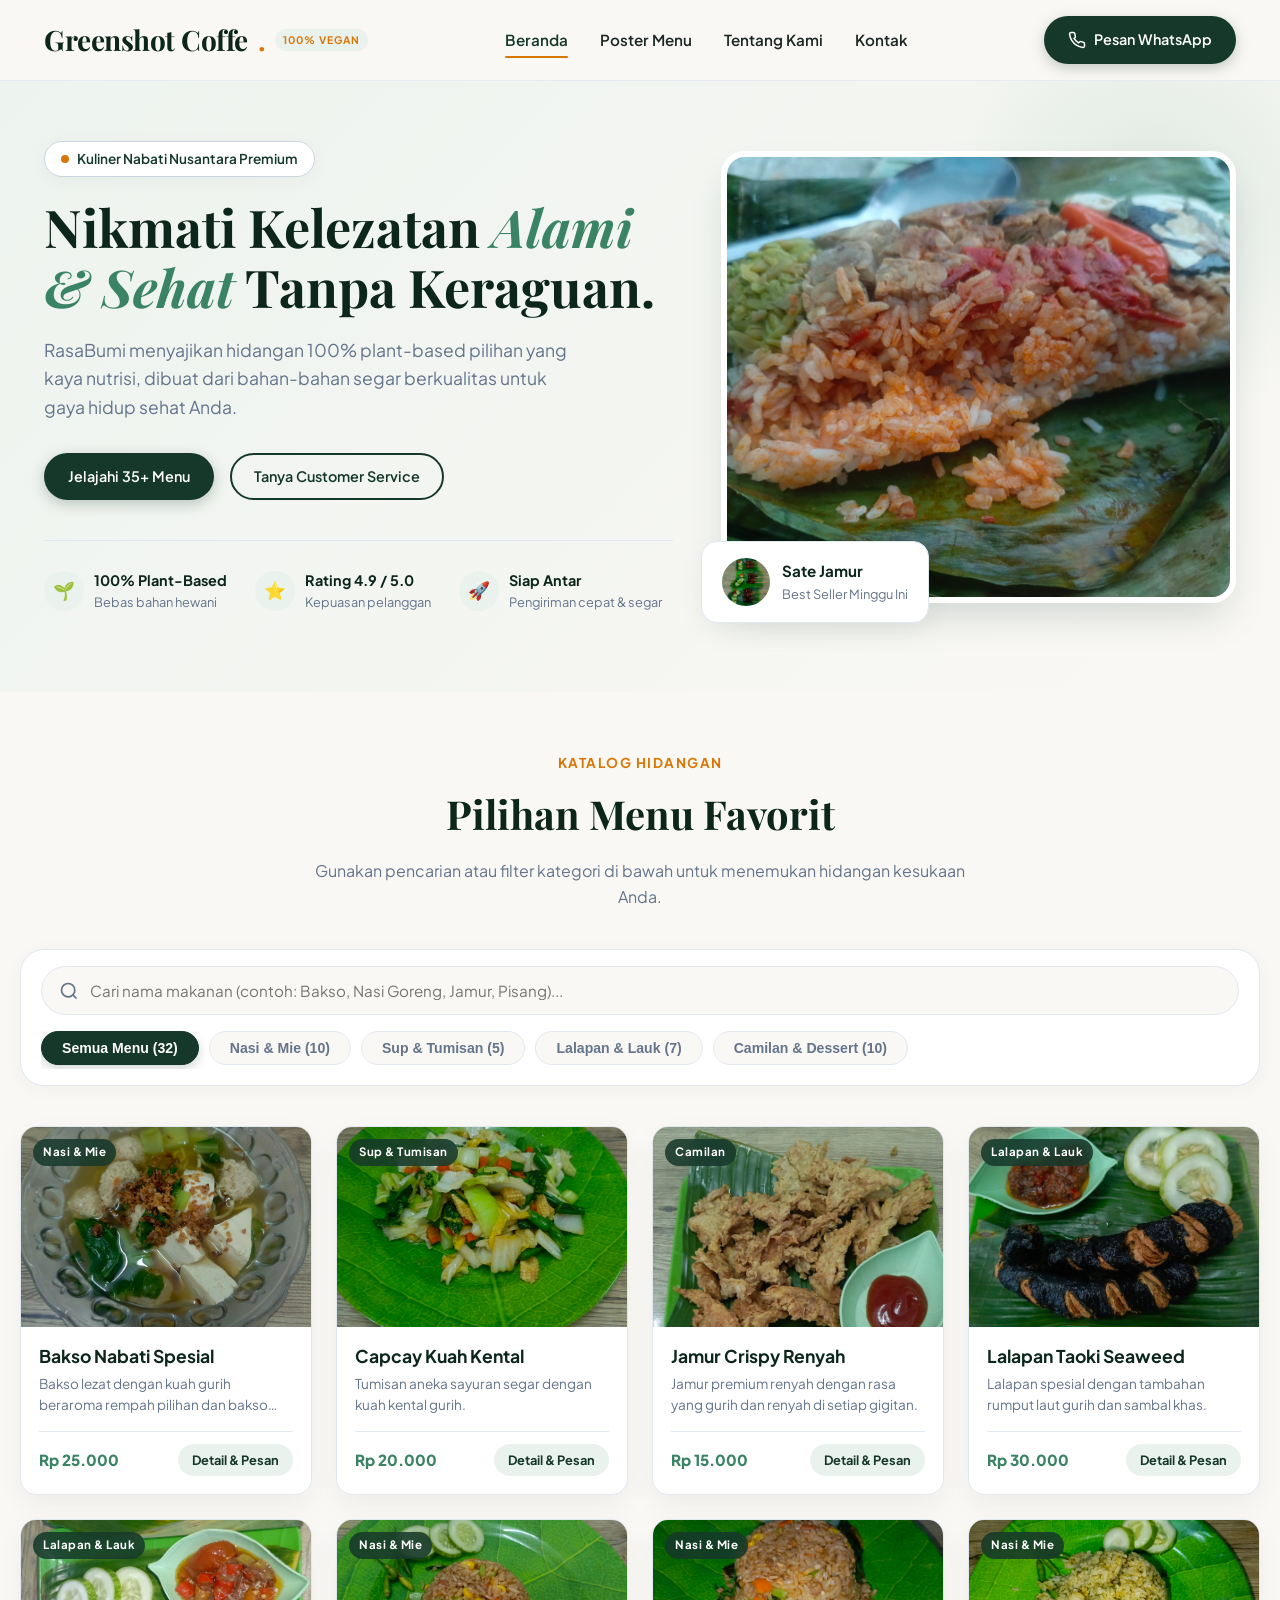
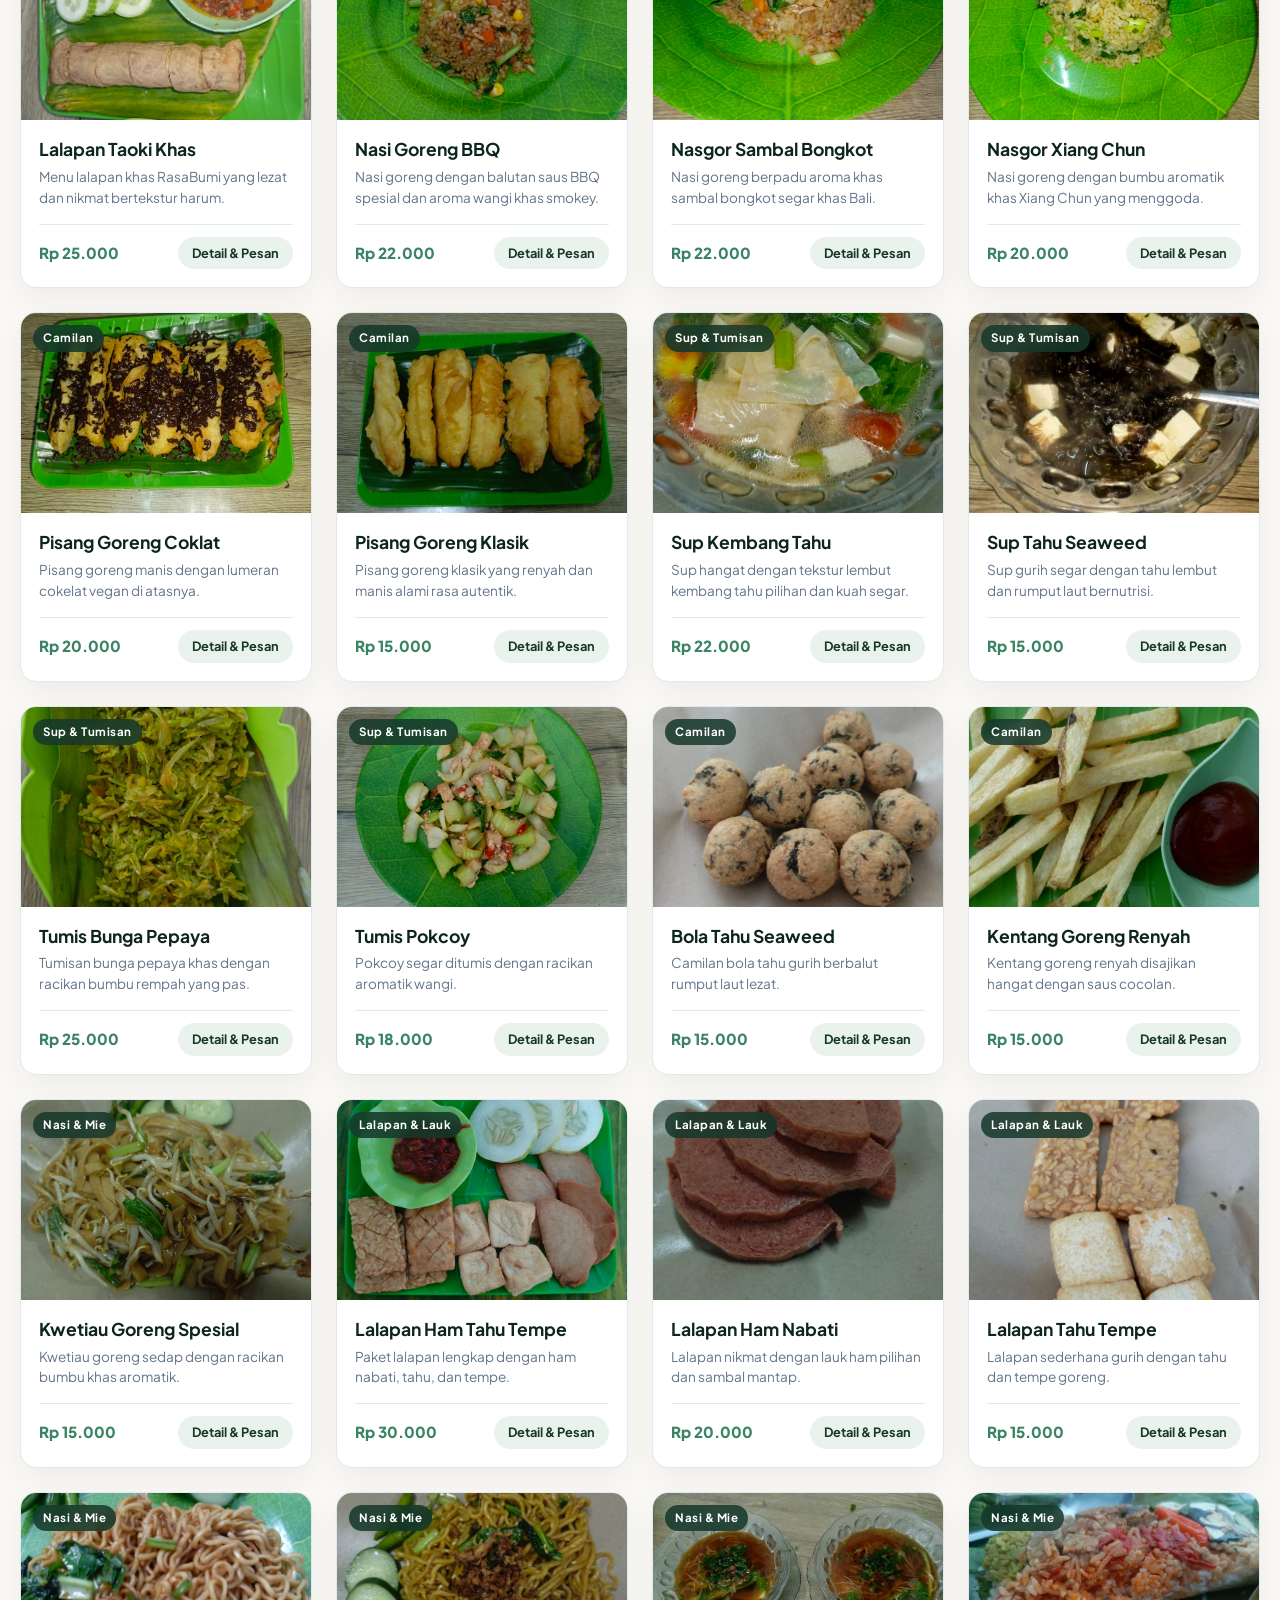
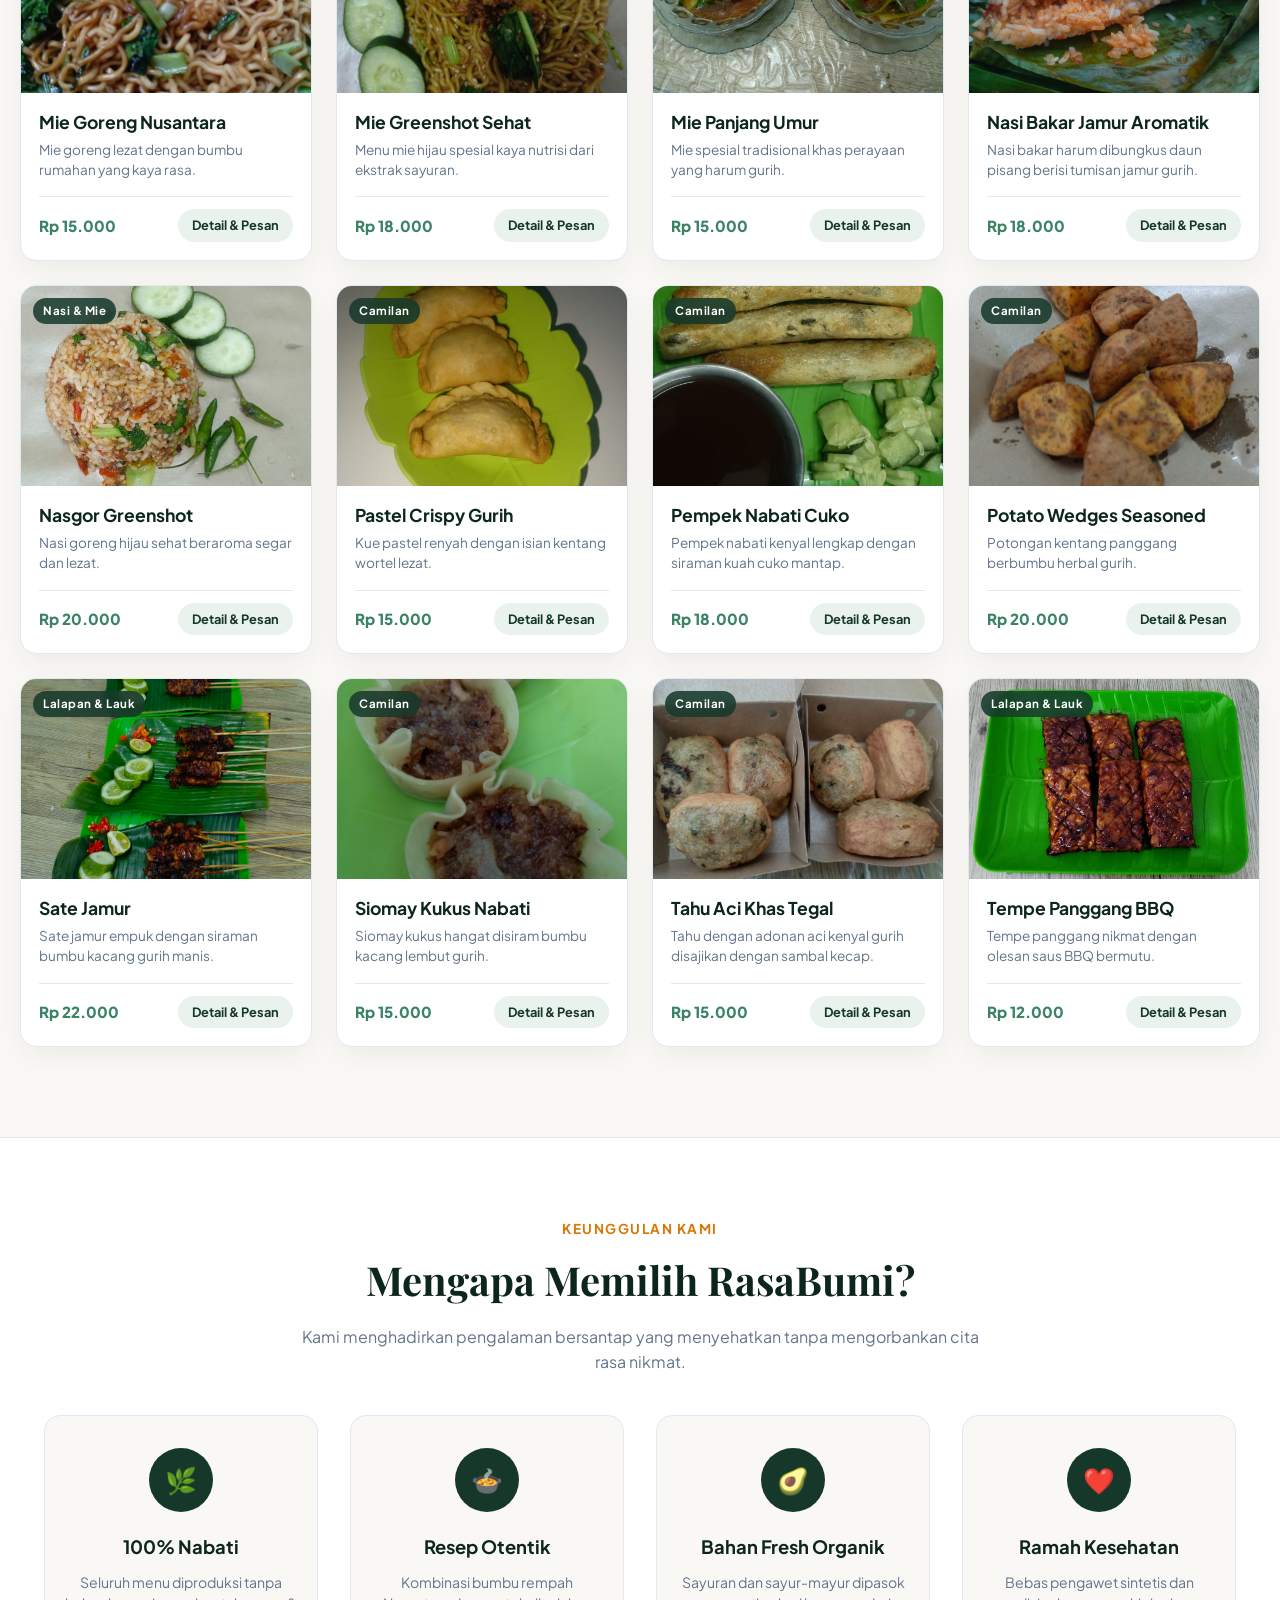
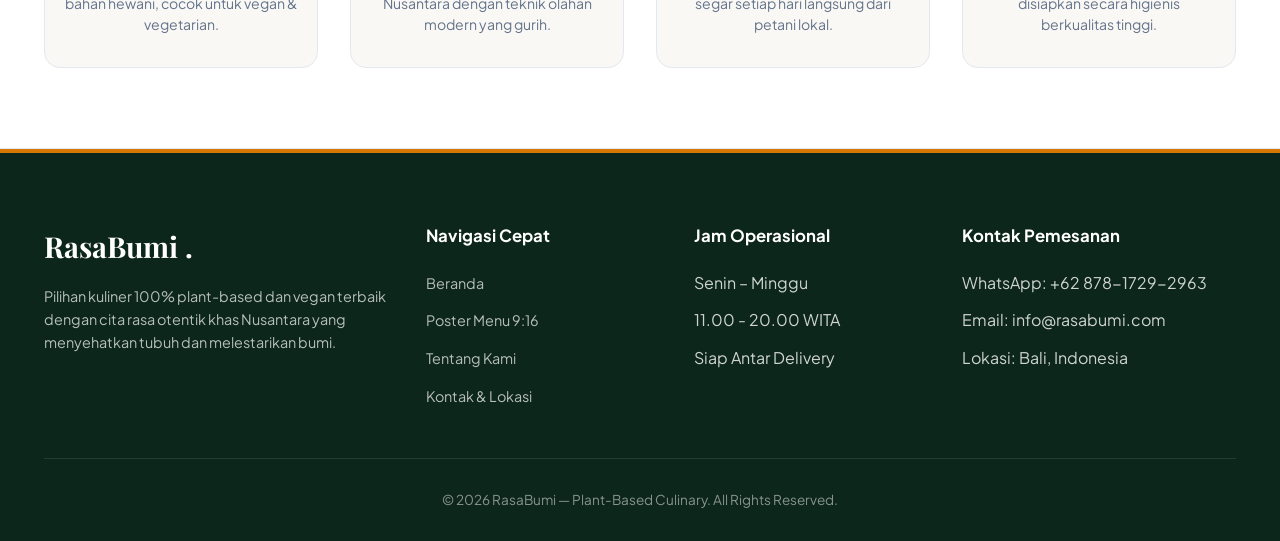
==== commit c56e349b: "Update index.html" ====
--- a/index.html
+++ b/index.html
@@ -16,7 +16,7 @@
   <header class="navbar">
     <div class="container nav-container">
       <a href="index.html" class="logo">
-        RasaBumi <span>.</span>
+        Greenshot Coffe <span>.</span>
         <span class="logo-badge">100% Vegan</span>
       </a>
 
@@ -1001,4 +1001,4 @@
   </script>
 </body>
 
-</html>+</html>
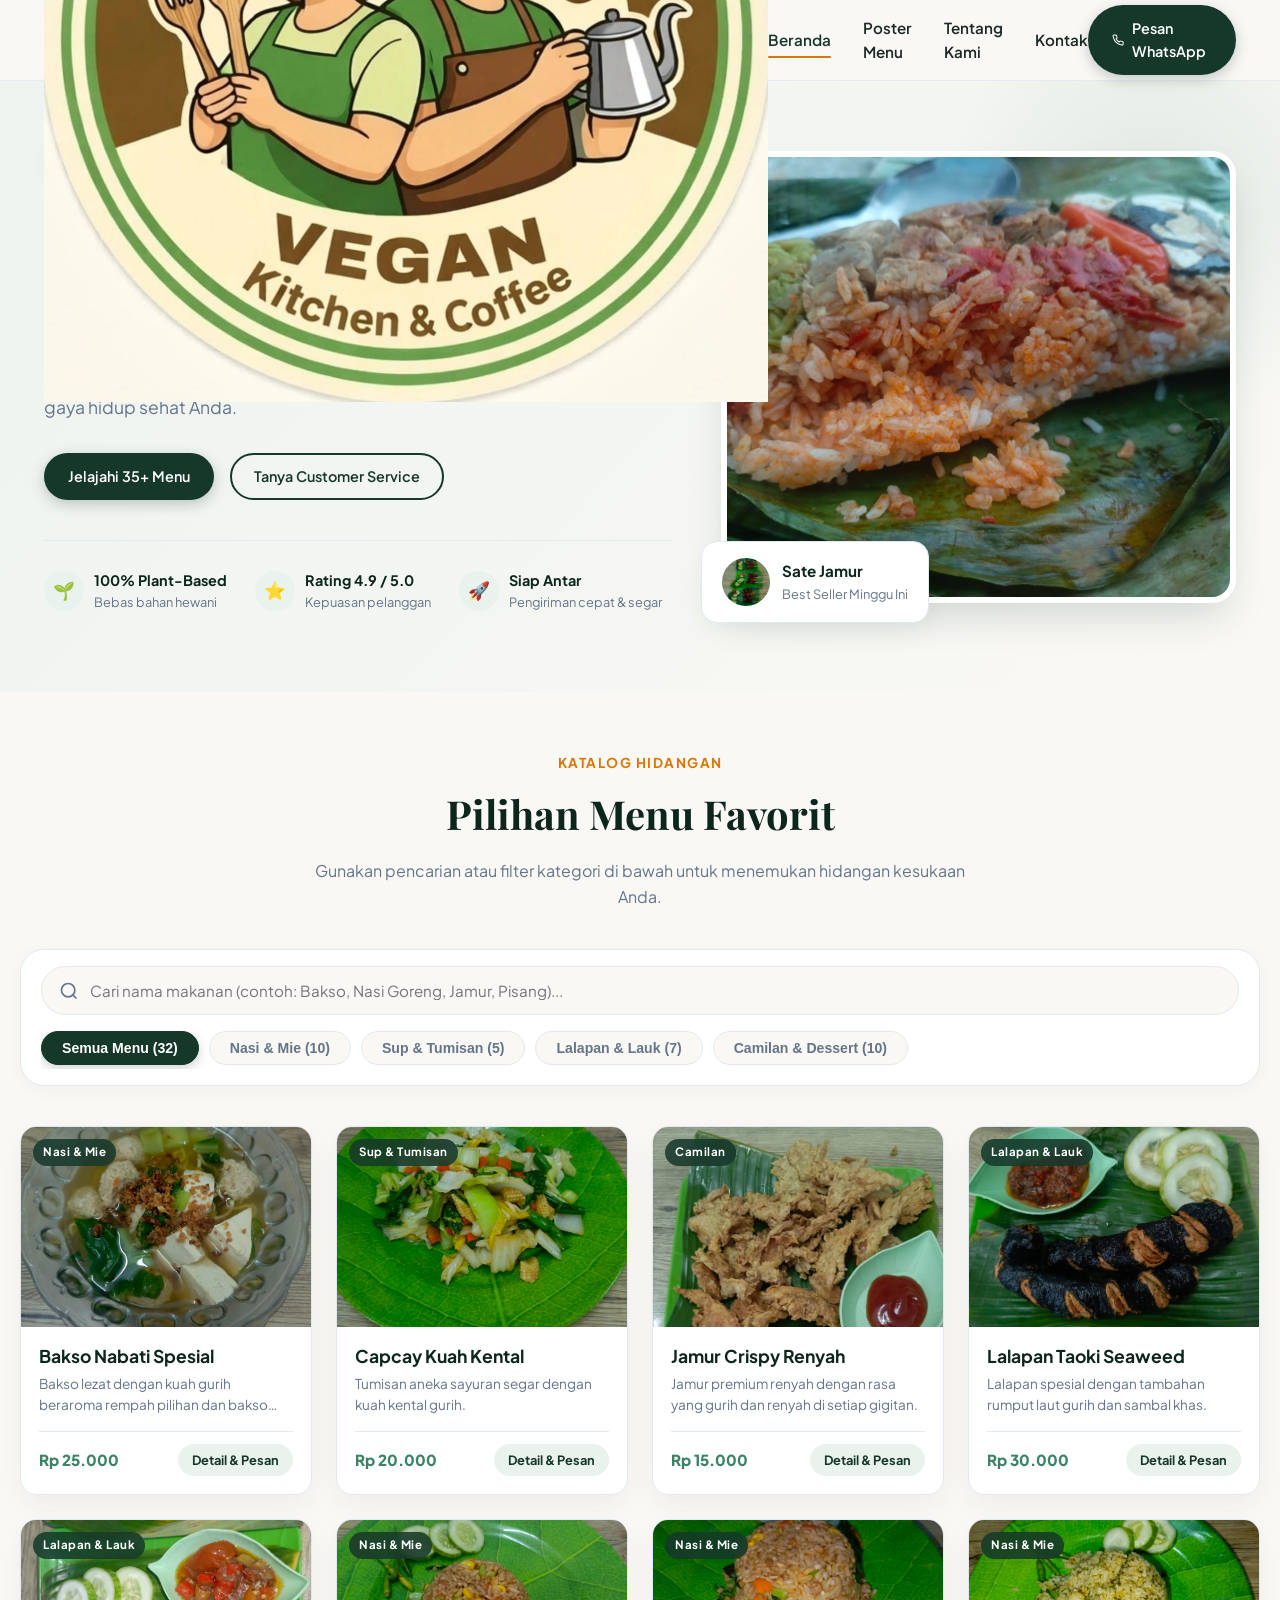
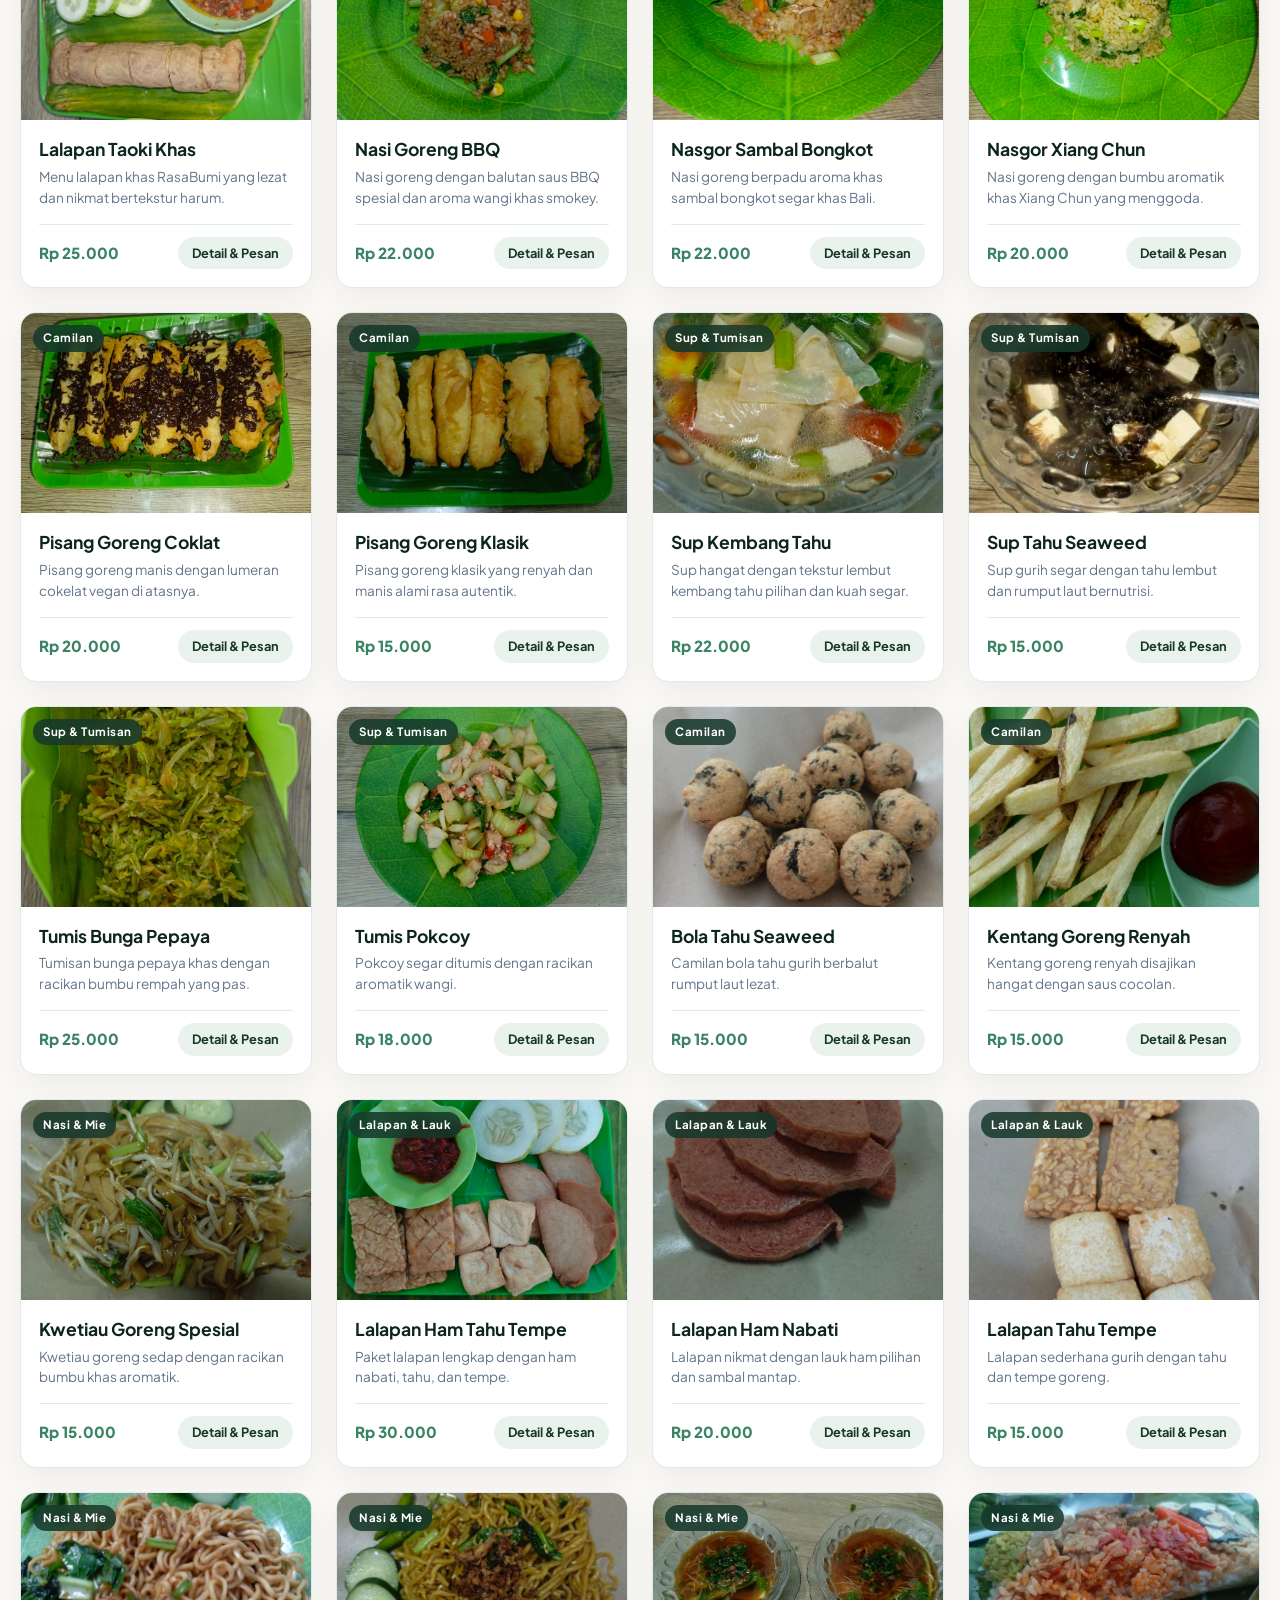
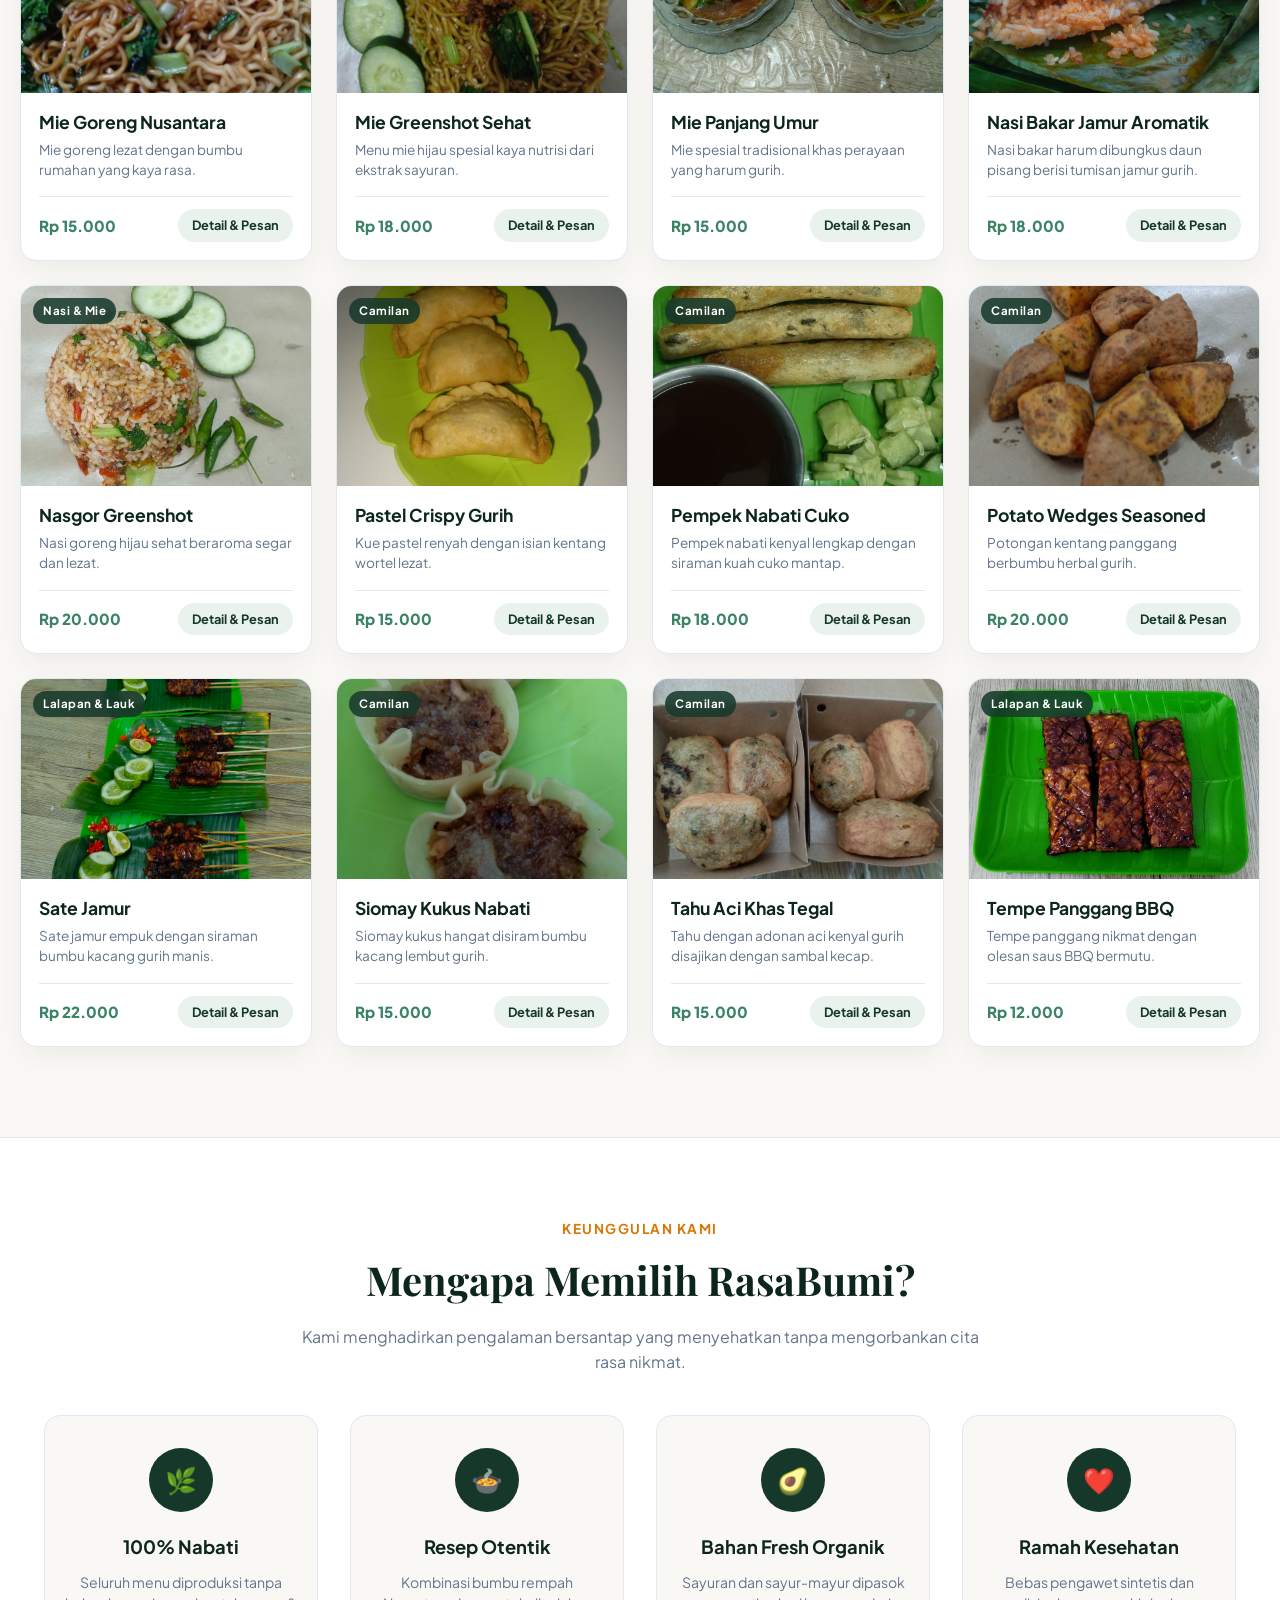
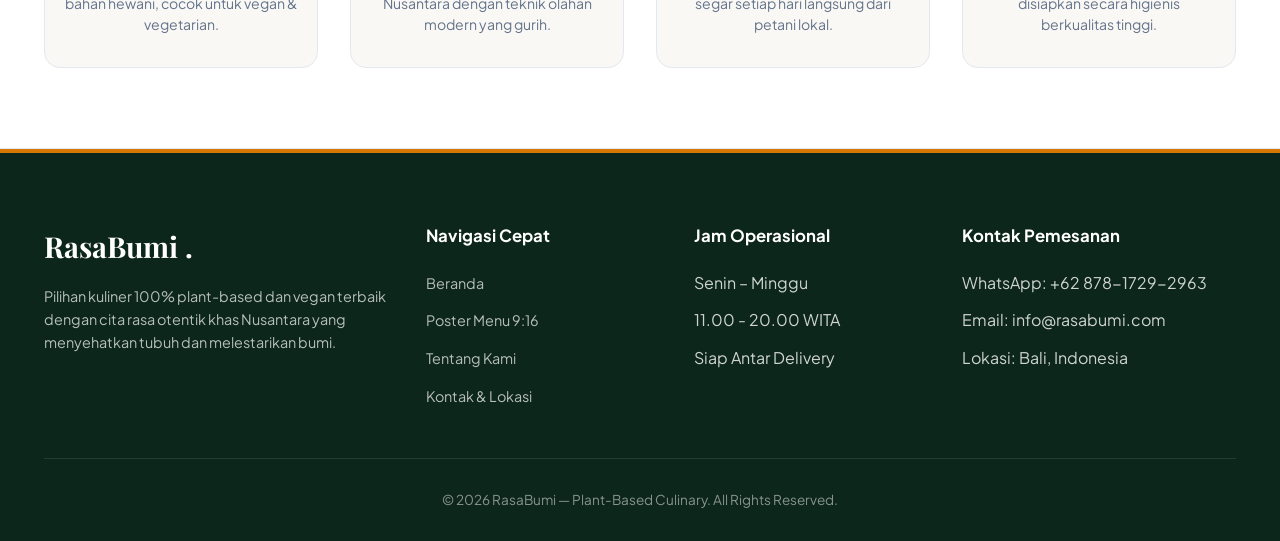
==== commit e2aa023f: "Update index.html" ====
--- a/index.html
+++ b/index.html
@@ -15,10 +15,9 @@
   <!-- HEADER NAVIGASI -->
   <header class="navbar">
     <div class="container nav-container">
-      <a href="index.html" class="logo">
-        Greenshot Coffe <span>.</span>
-        <span class="logo-badge">100% Vegan</span>
-      </a>
+<a href="index.html" class="logo">
+  <img src="IMAGES/36d0cdfd-144b-4008-bfa0-abb639aa8cd1.jpeg" alt="Greenshot Coffe Logo" class="logo-img">
+</a>
 
       <nav class="nav-links">
         <a href="index.html" class="active">Beranda</a>
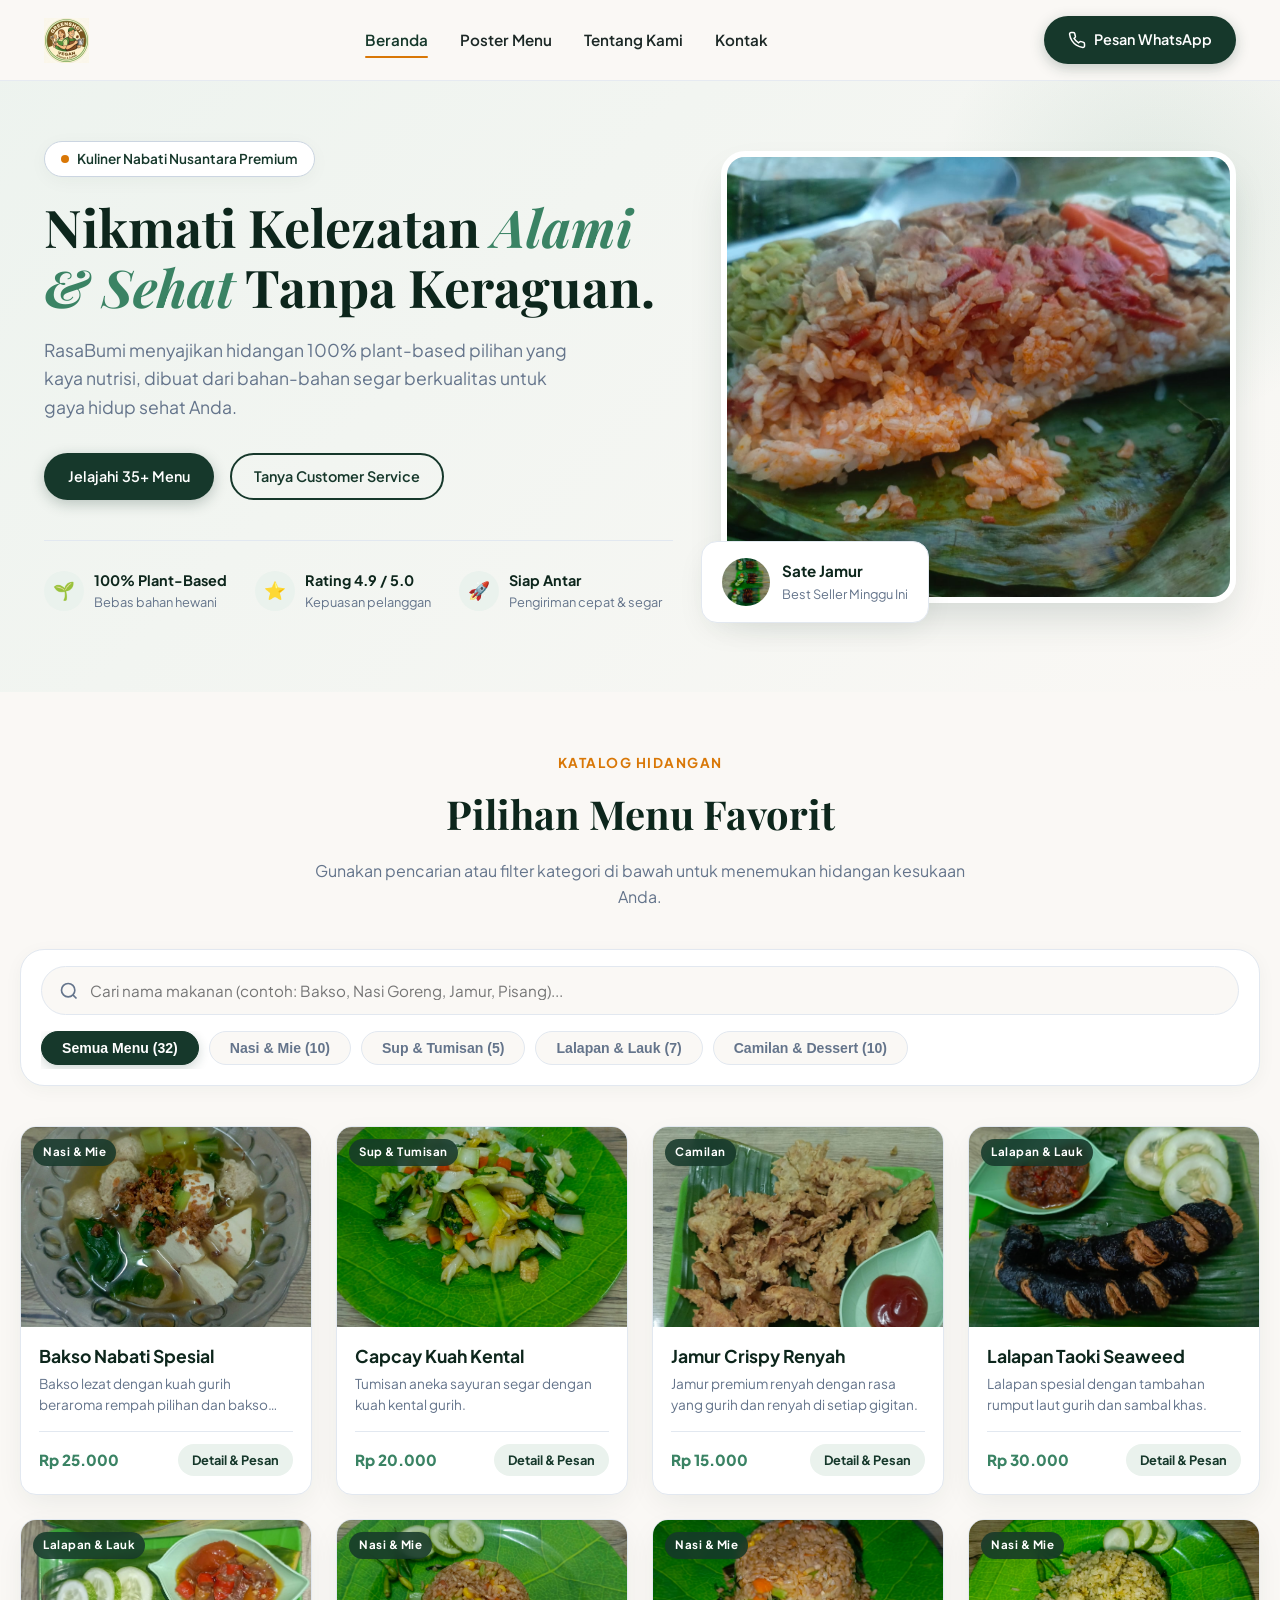
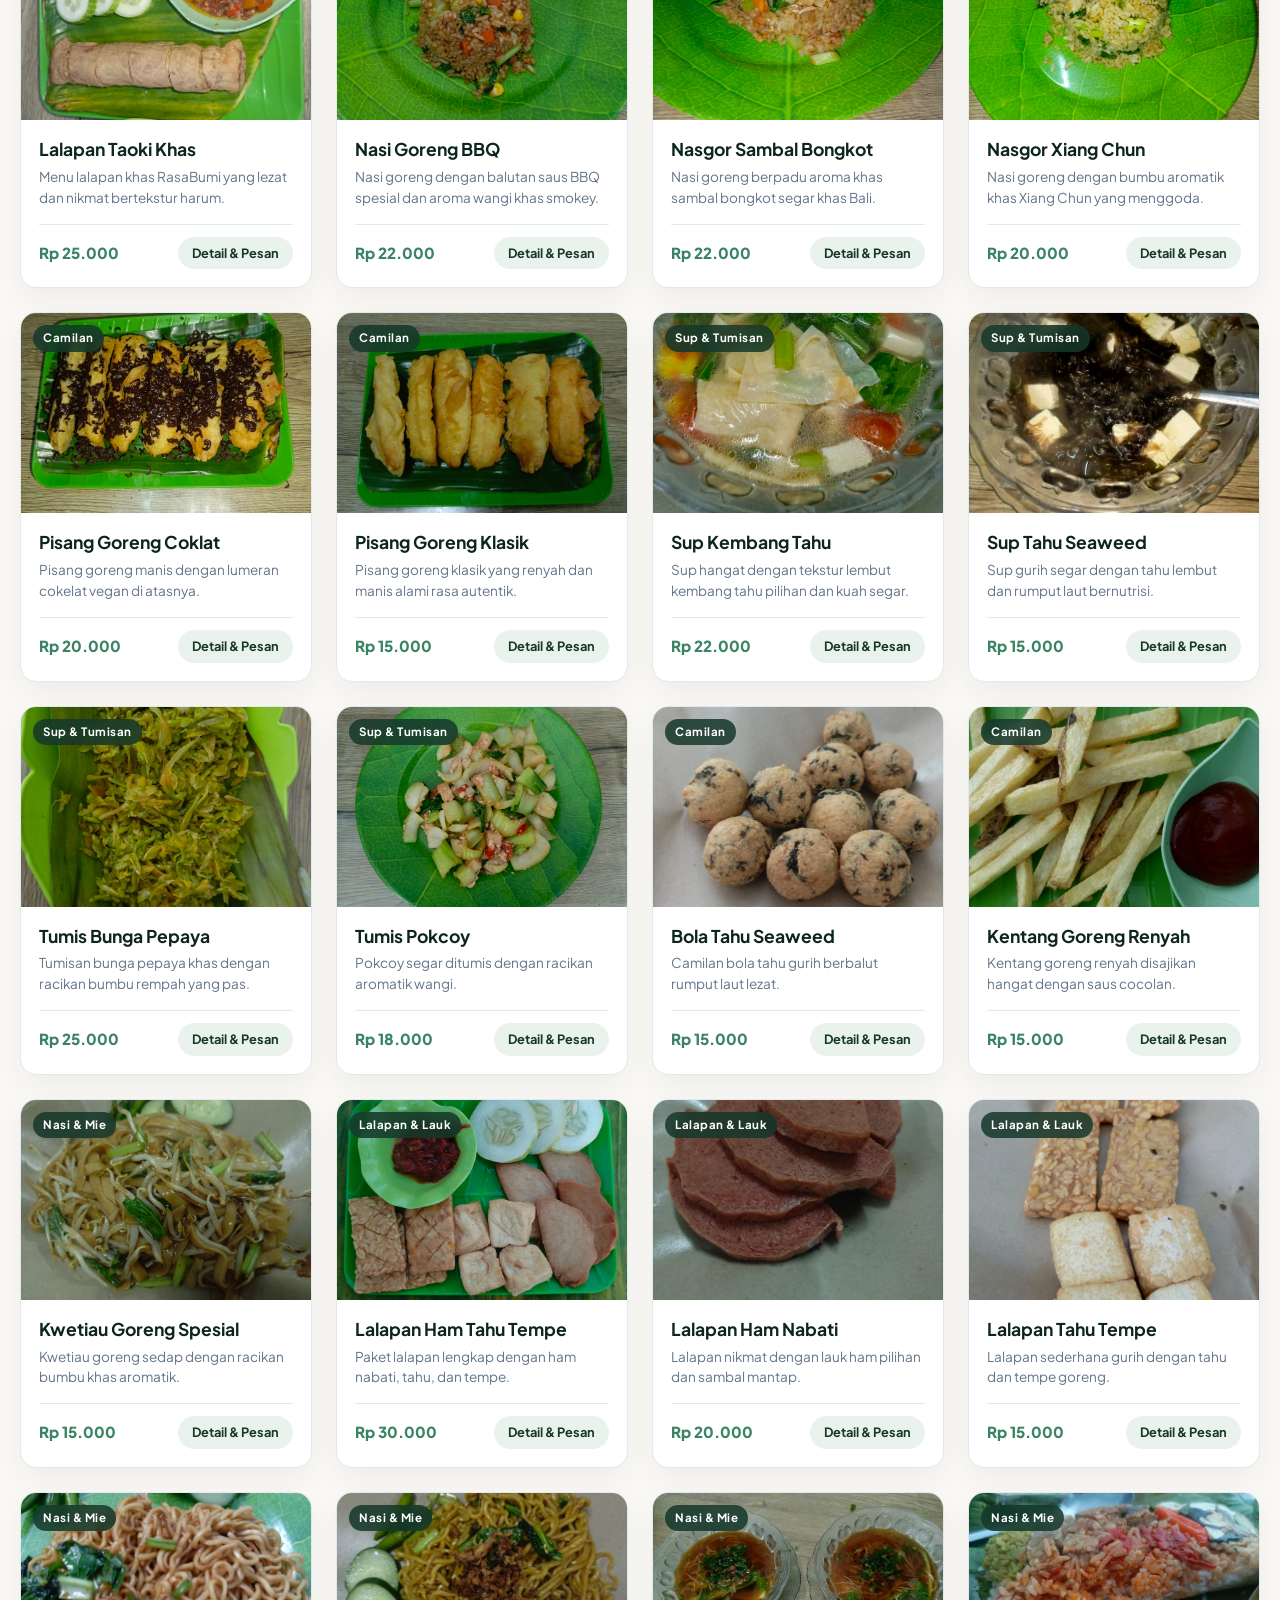
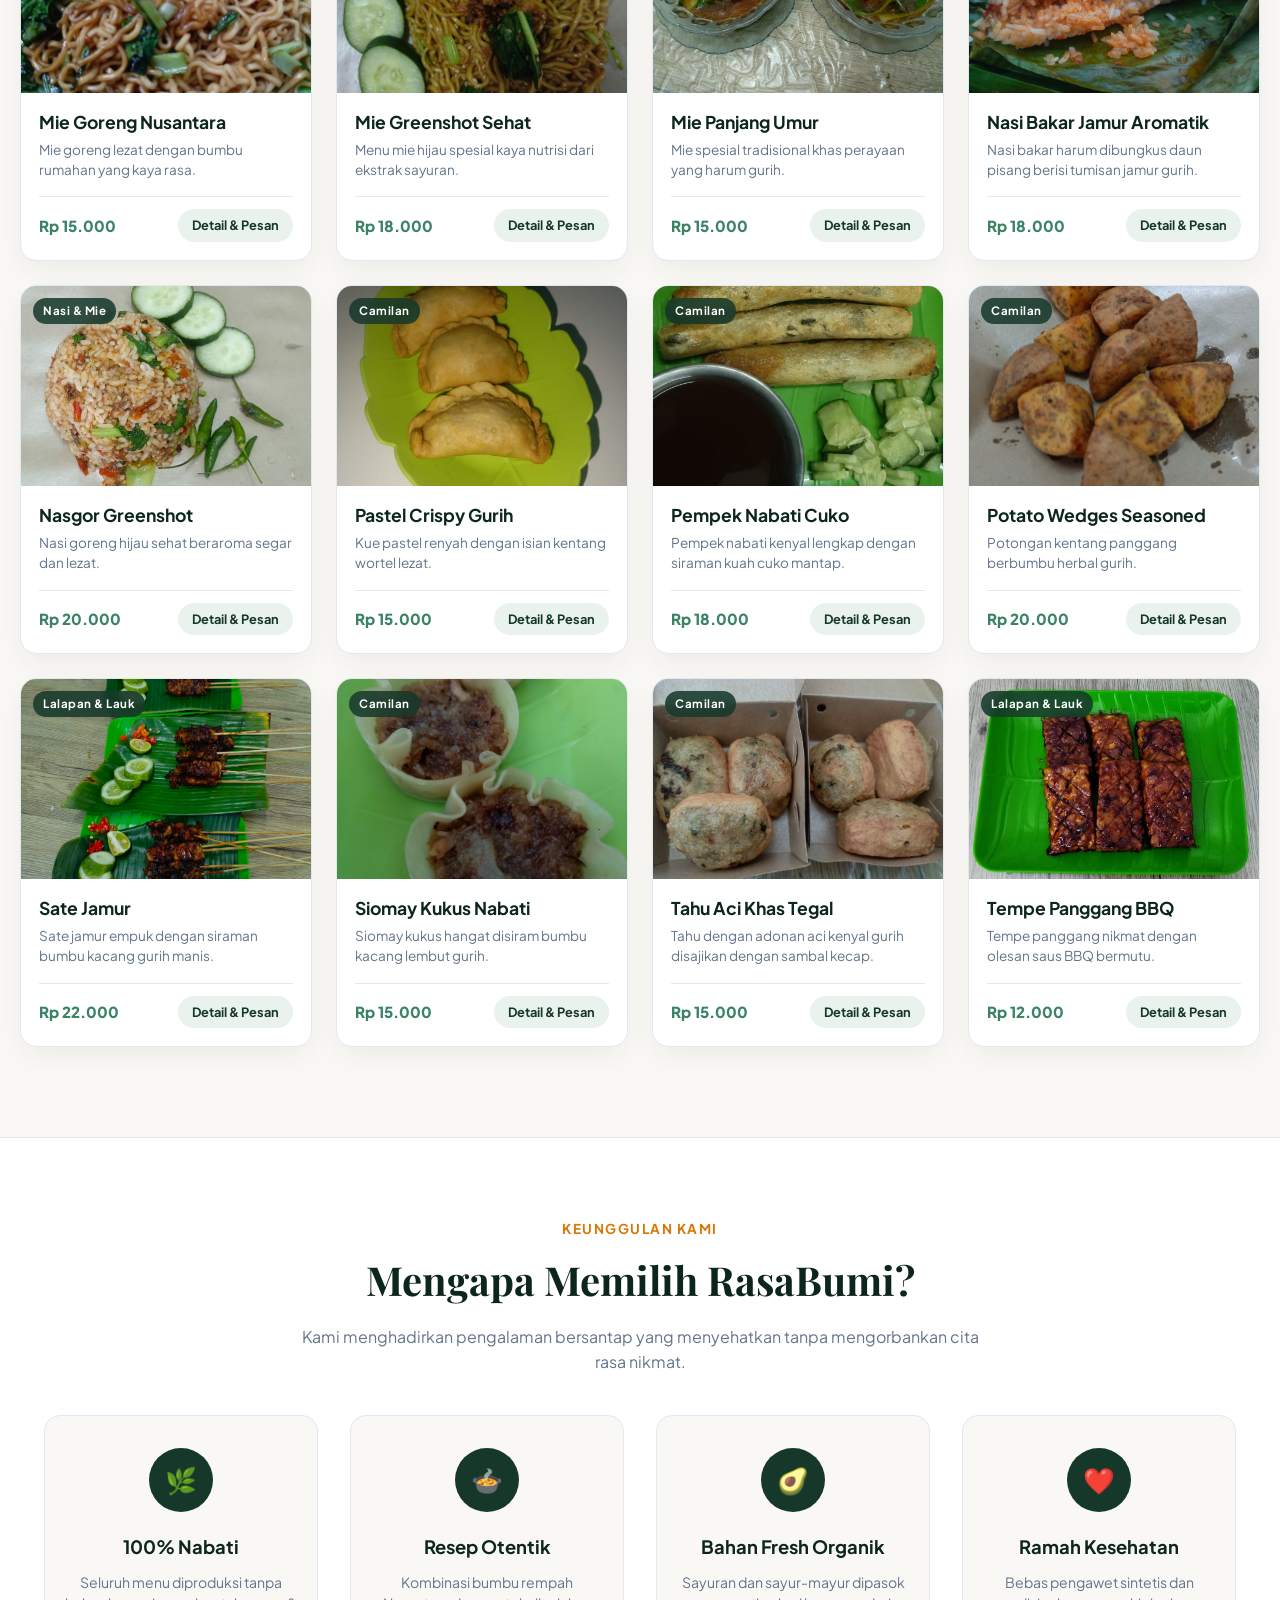
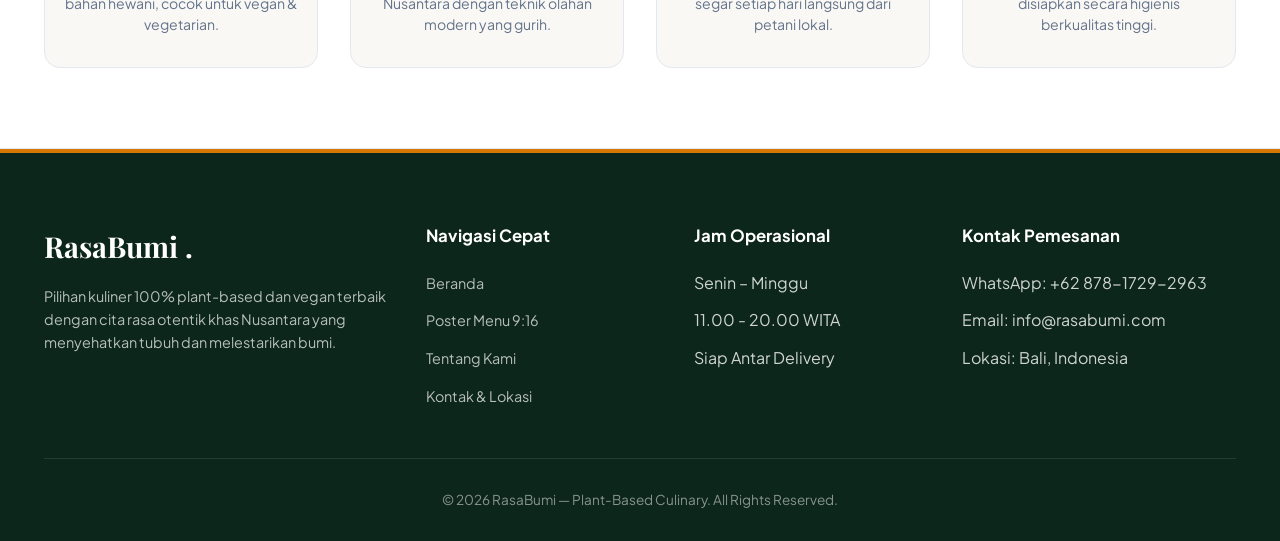
==== commit 3347fcd5: "Update log baru dan ukuran" ====
--- a/index.html
+++ b/index.html
@@ -15,10 +15,12 @@
   <!-- HEADER NAVIGASI -->
   <header class="navbar">
     <div class="container nav-container">
-<a href="index.html" class="logo">
-  <img src="IMAGES/36d0cdfd-144b-4008-bfa0-abb639aa8cd1.jpeg" alt="Greenshot Coffe Logo" class="logo-img">
+<a href="index.html" class="logo" style="display: inline-flex; align-items: center; text-decoration: none;">
+  <img src="IMAGES/36d0cdfd-144b-4008-bfa0-abb639aa8cd1.jpeg" 
+       alt="Greenshot Coffe Logo" 
+       class="logo-img" 
+       style="height: clamp(35px, 5vw, 45px); width: auto; max-width: 100%; object-fit: contain; display: block;">
 </a>
-
       <nav class="nav-links">
         <a href="index.html" class="active">Beranda</a>
         <a href="menu.html">Poster Menu</a>
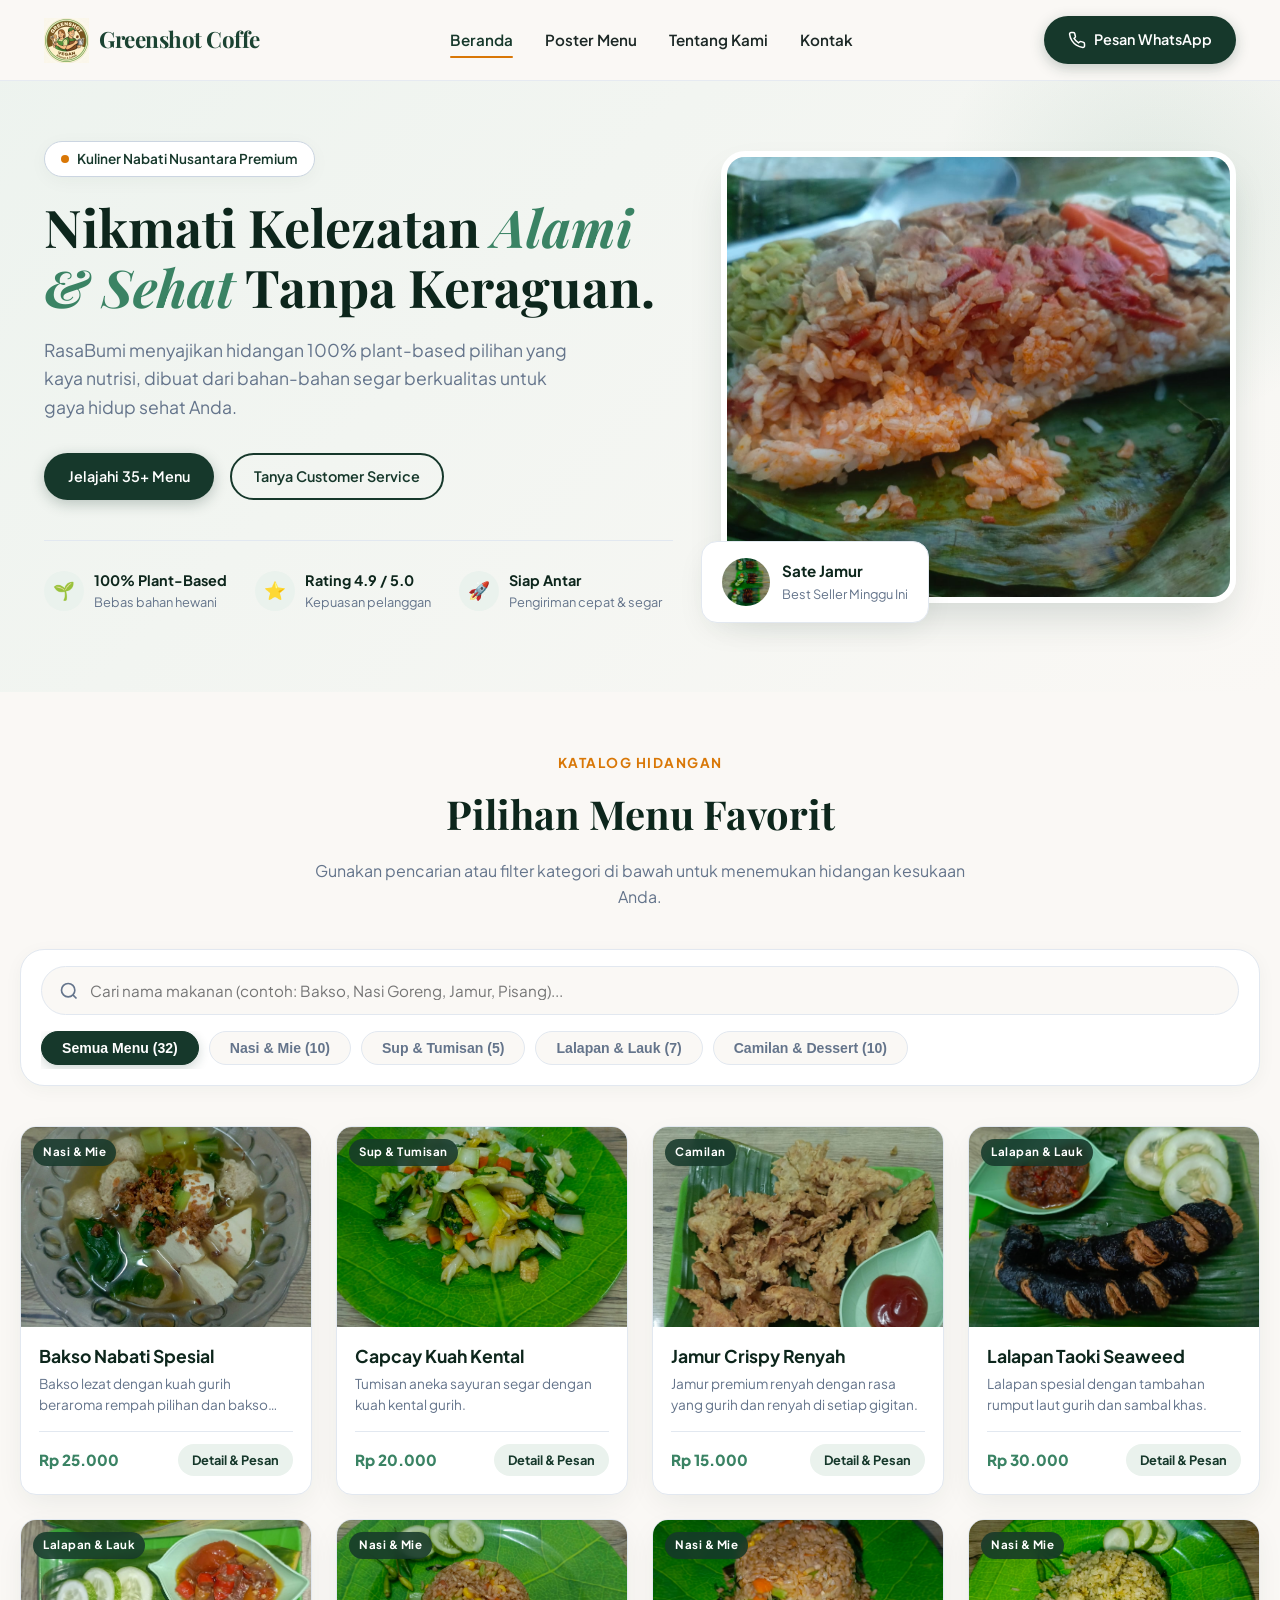
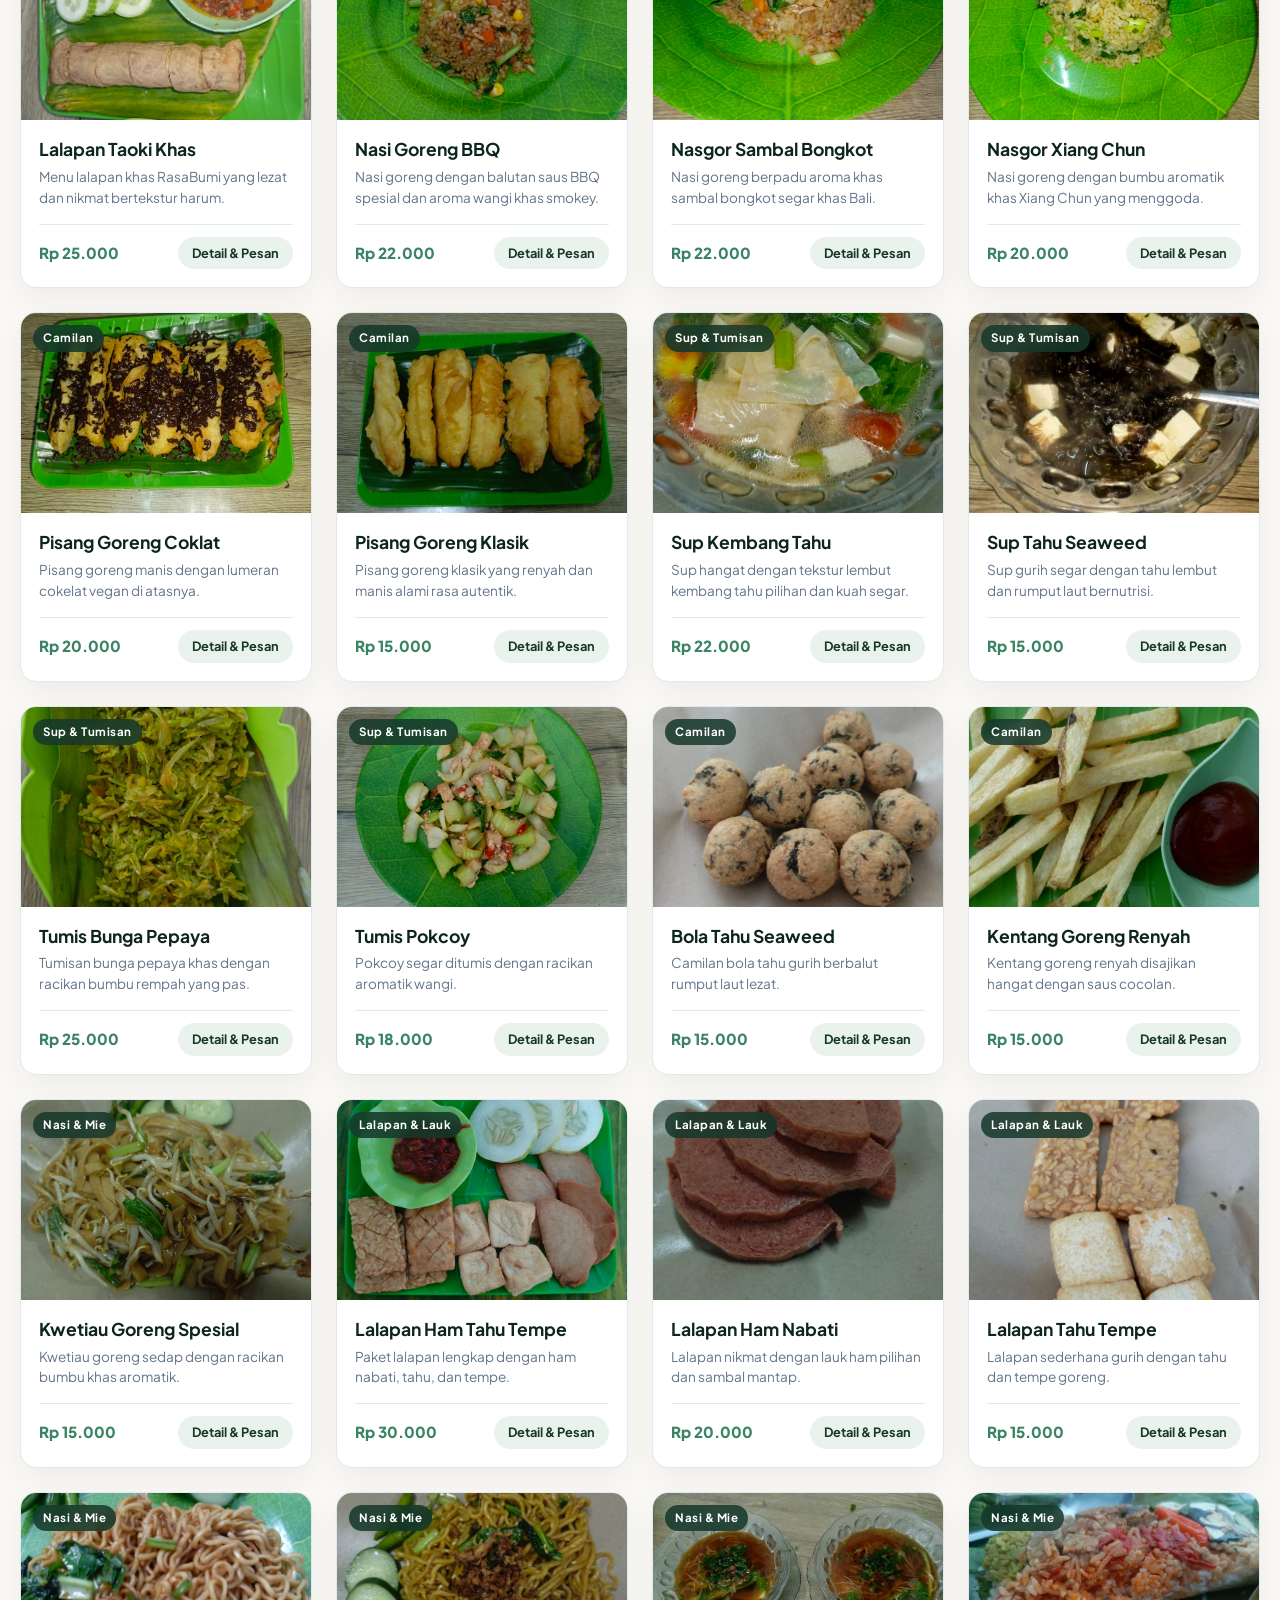
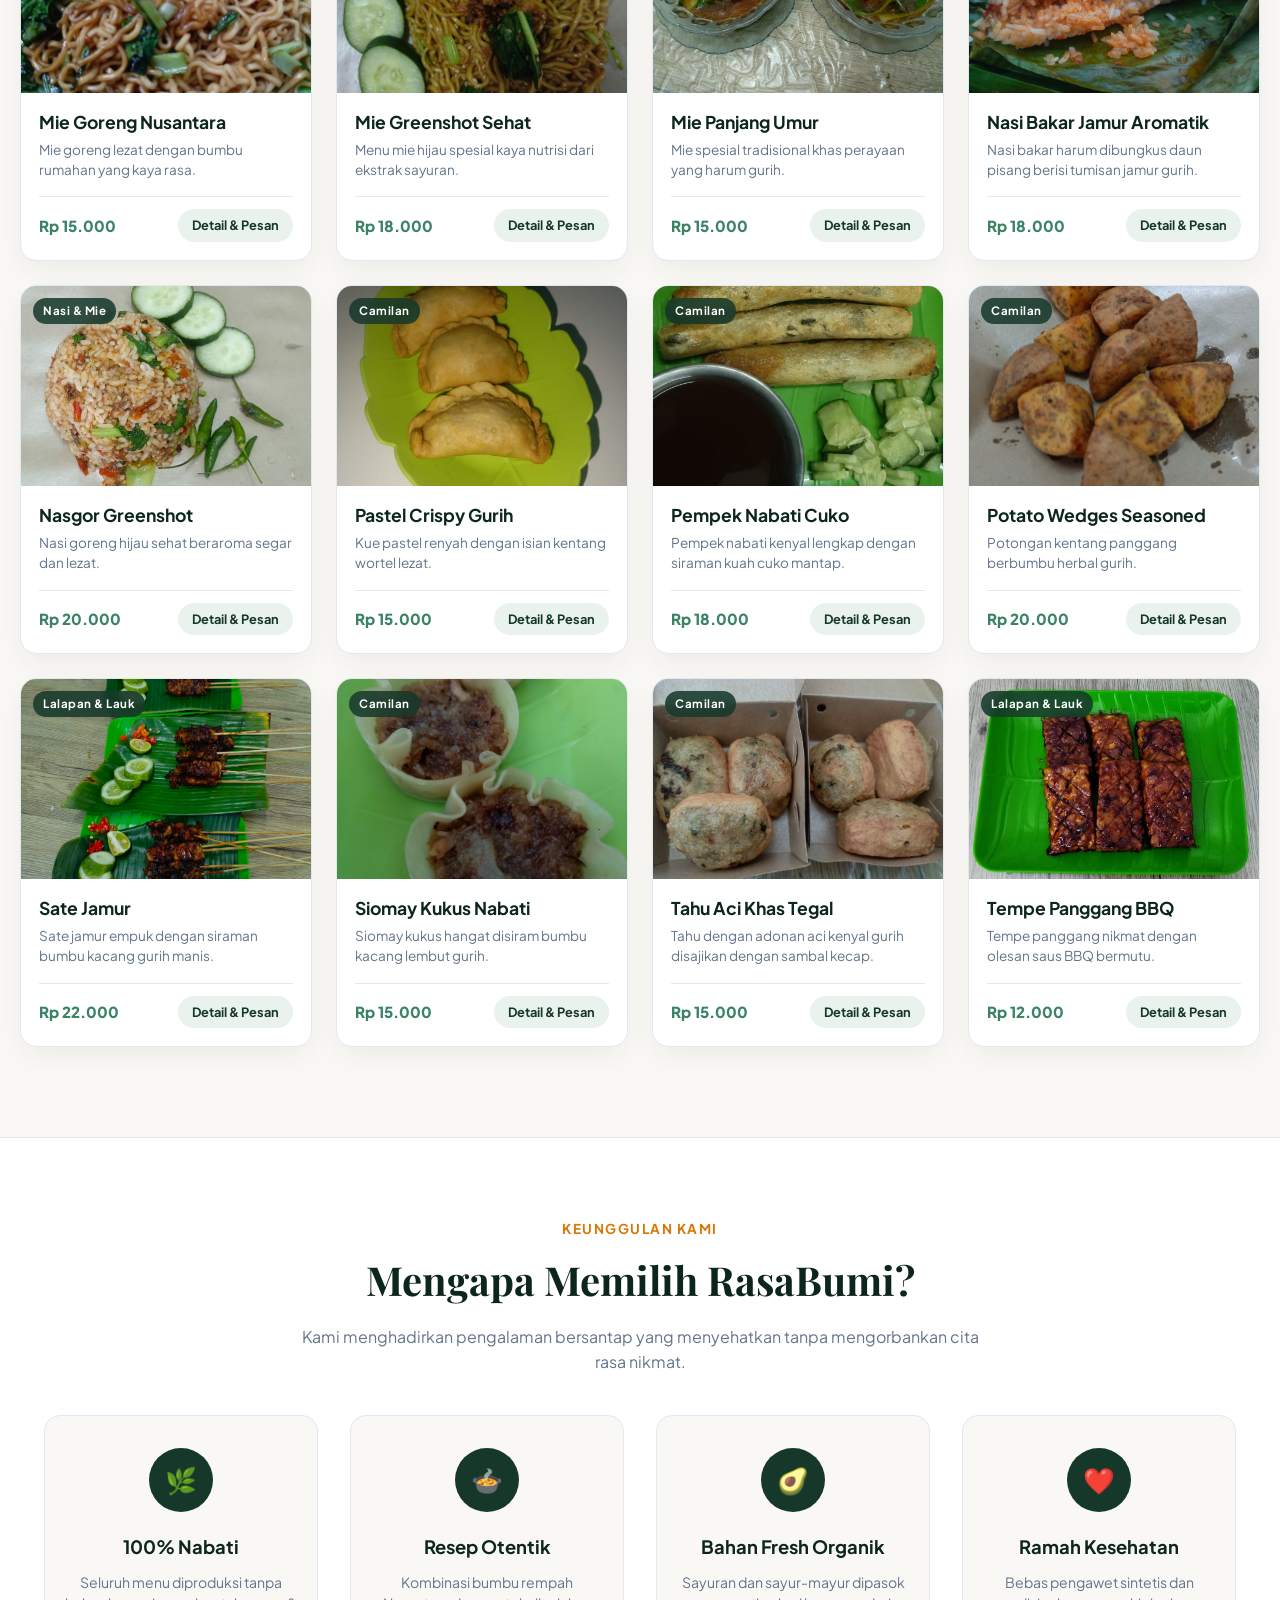
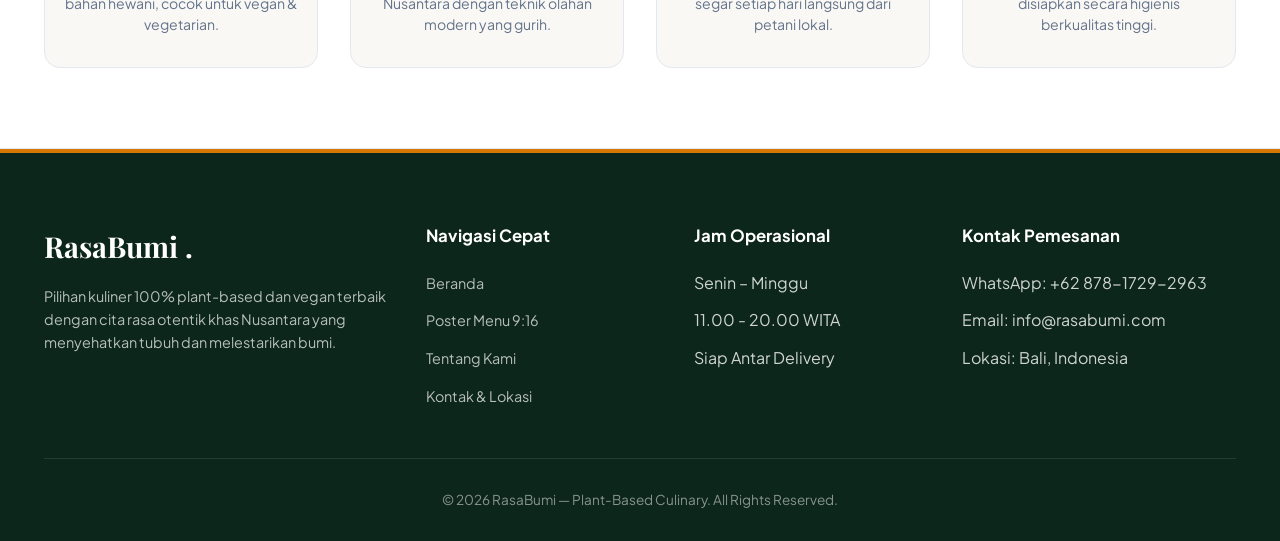
==== commit 92609b5e: "Update index.html" ====
--- a/index.html
+++ b/index.html
@@ -15,11 +15,12 @@
   <!-- HEADER NAVIGASI -->
   <header class="navbar">
     <div class="container nav-container">
-<a href="index.html" class="logo" style="display: inline-flex; align-items: center; text-decoration: none;">
+<a href="index.html" class="logo" style="display: inline-flex; align-items: center; gap: 10px; text-decoration: none;">
   <img src="IMAGES/36d0cdfd-144b-4008-bfa0-abb639aa8cd1.jpeg" 
        alt="Greenshot Coffe Logo" 
        class="logo-img" 
        style="height: clamp(35px, 5vw, 45px); width: auto; max-width: 100%; object-fit: contain; display: block;">
+  <span style="font-size: clamp(1.1rem, 2.5vw, 1.4rem); font-weight: 700; color: #1b4332; white-space: nowrap;">Greenshot Coffe</span>
 </a>
       <nav class="nav-links">
         <a href="index.html" class="active">Beranda</a>
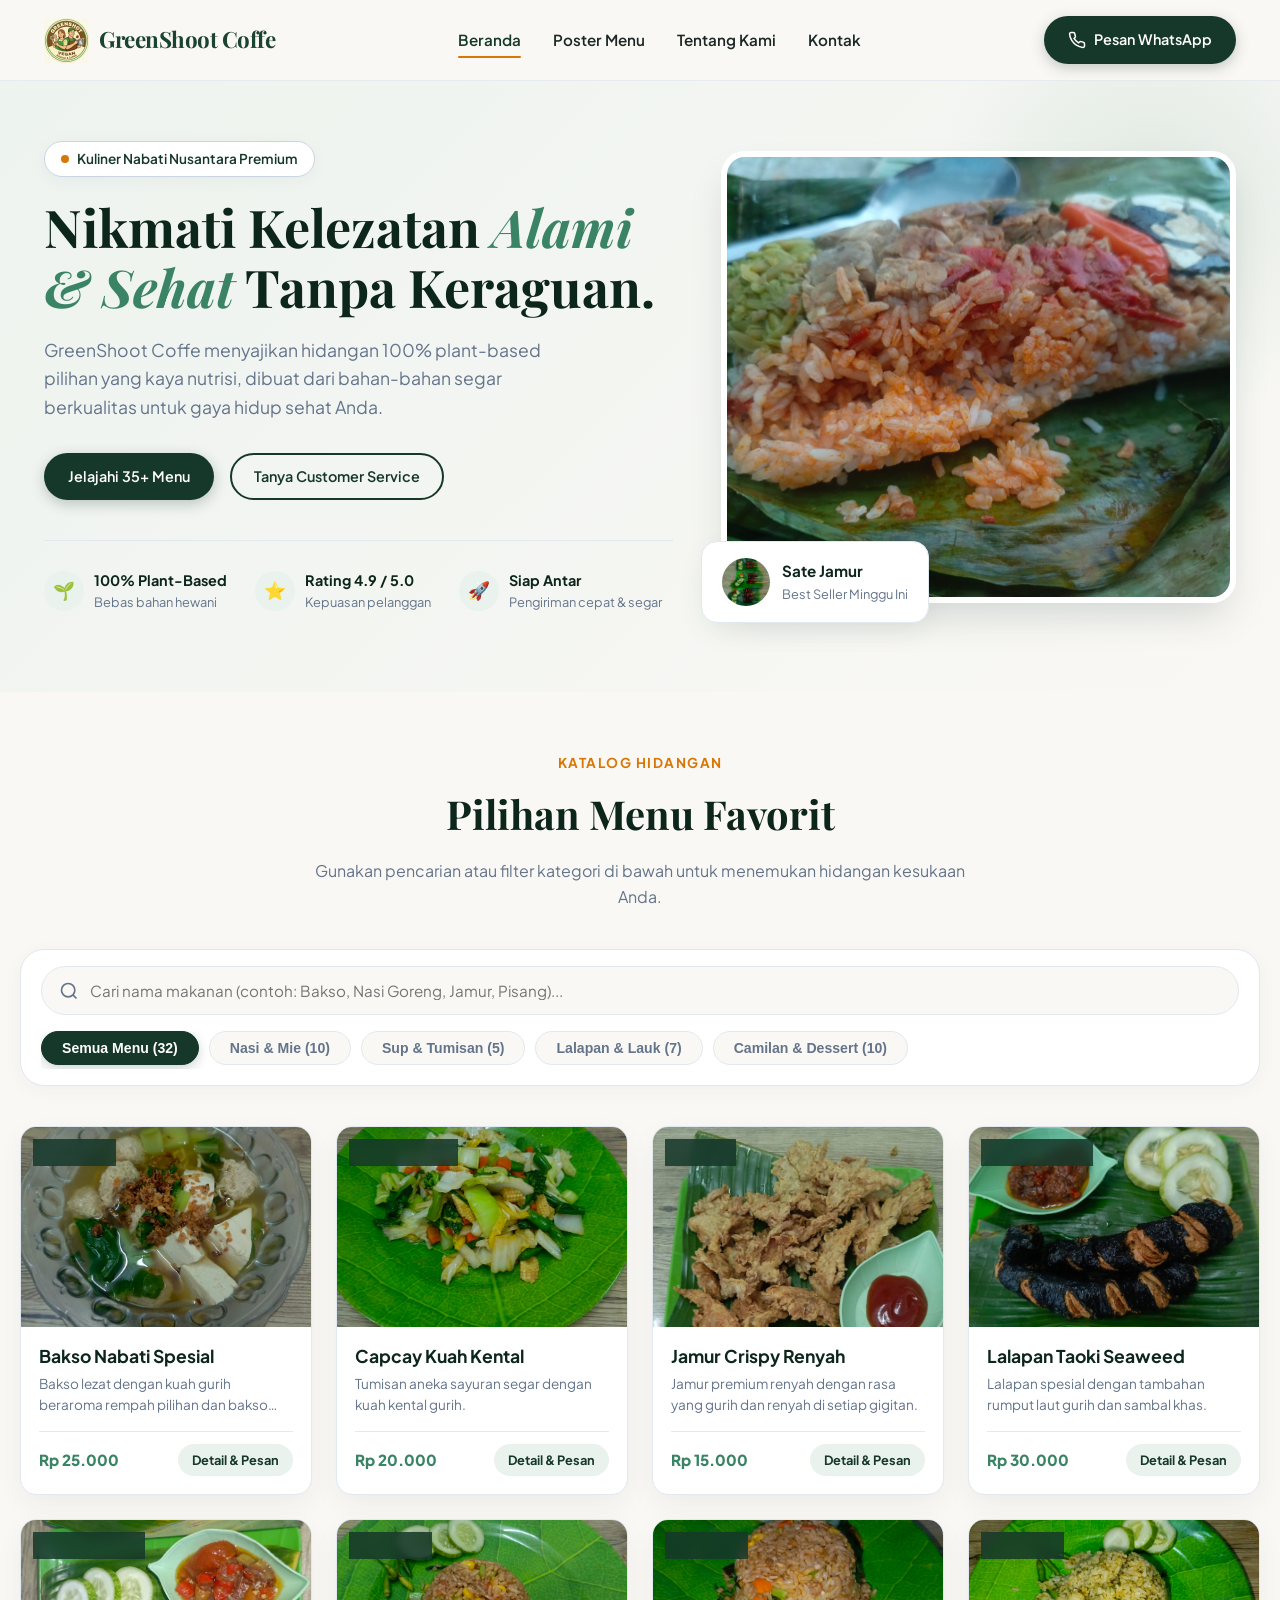
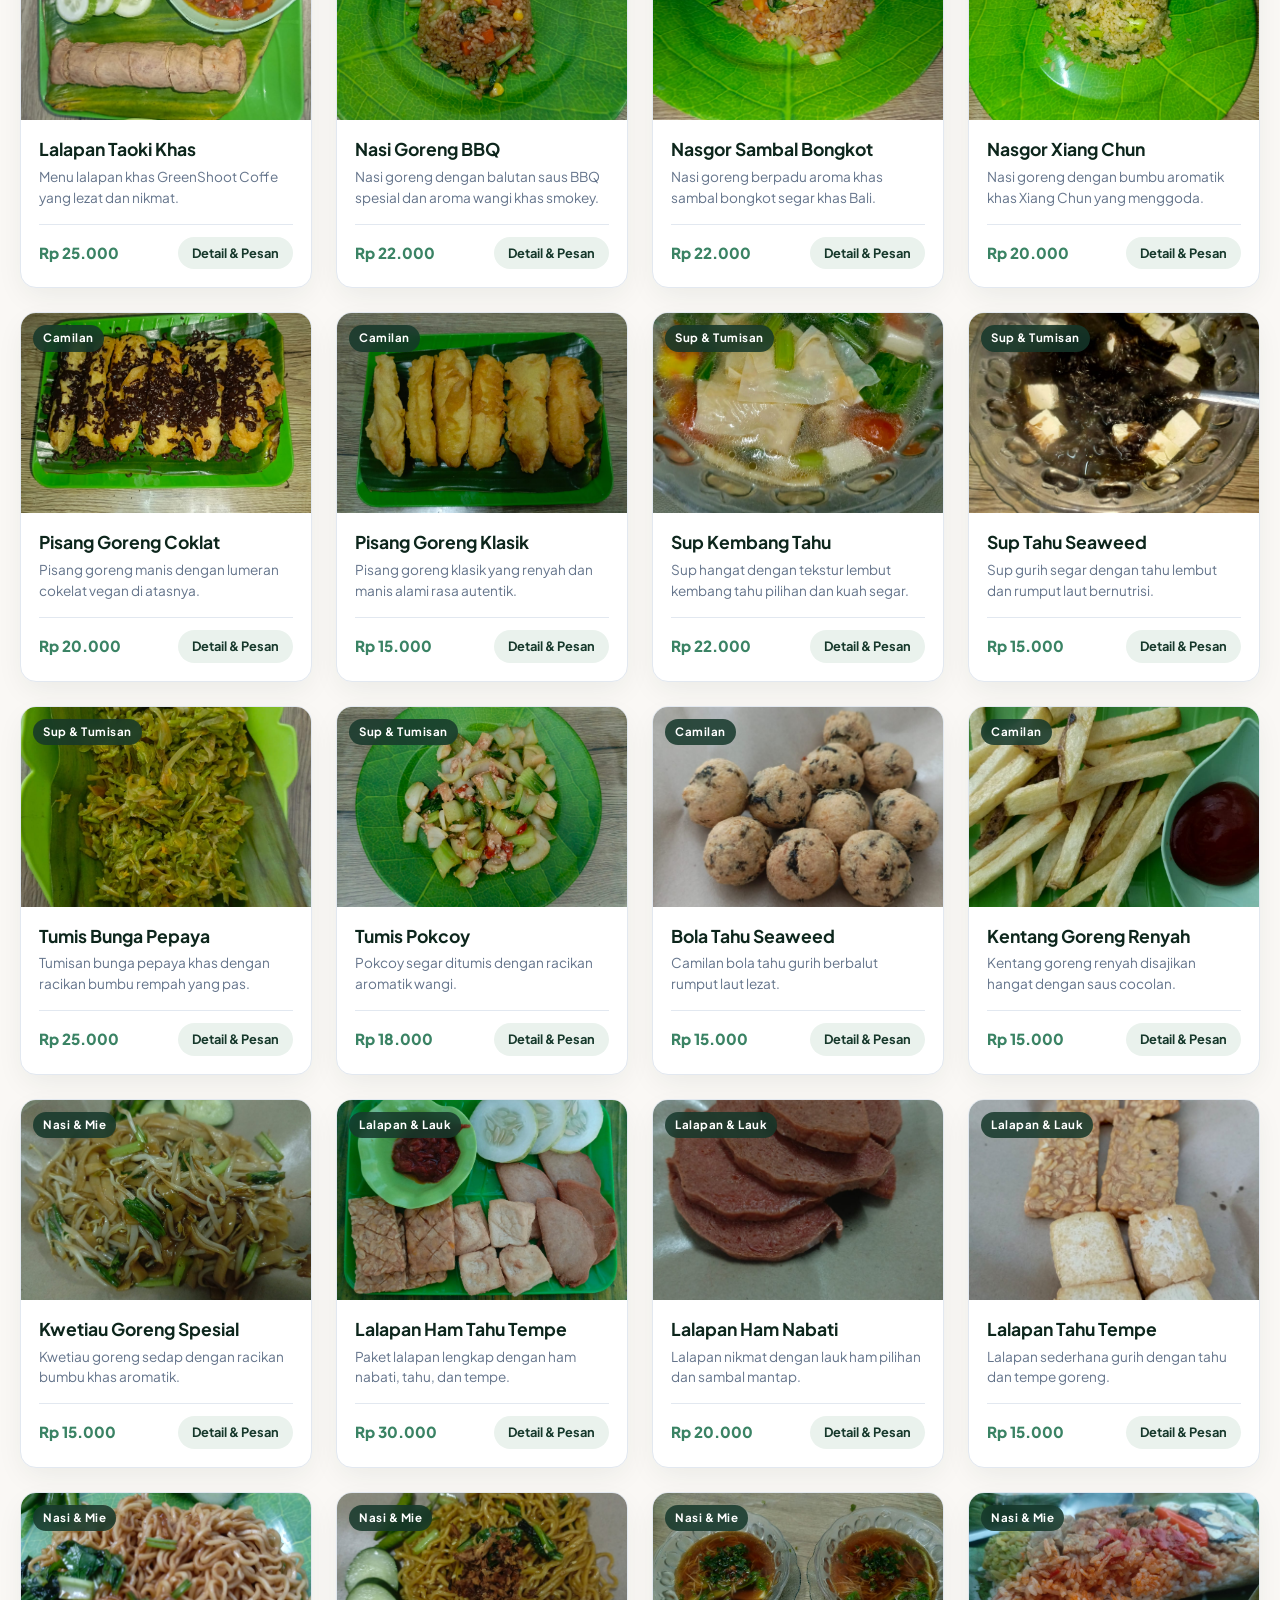
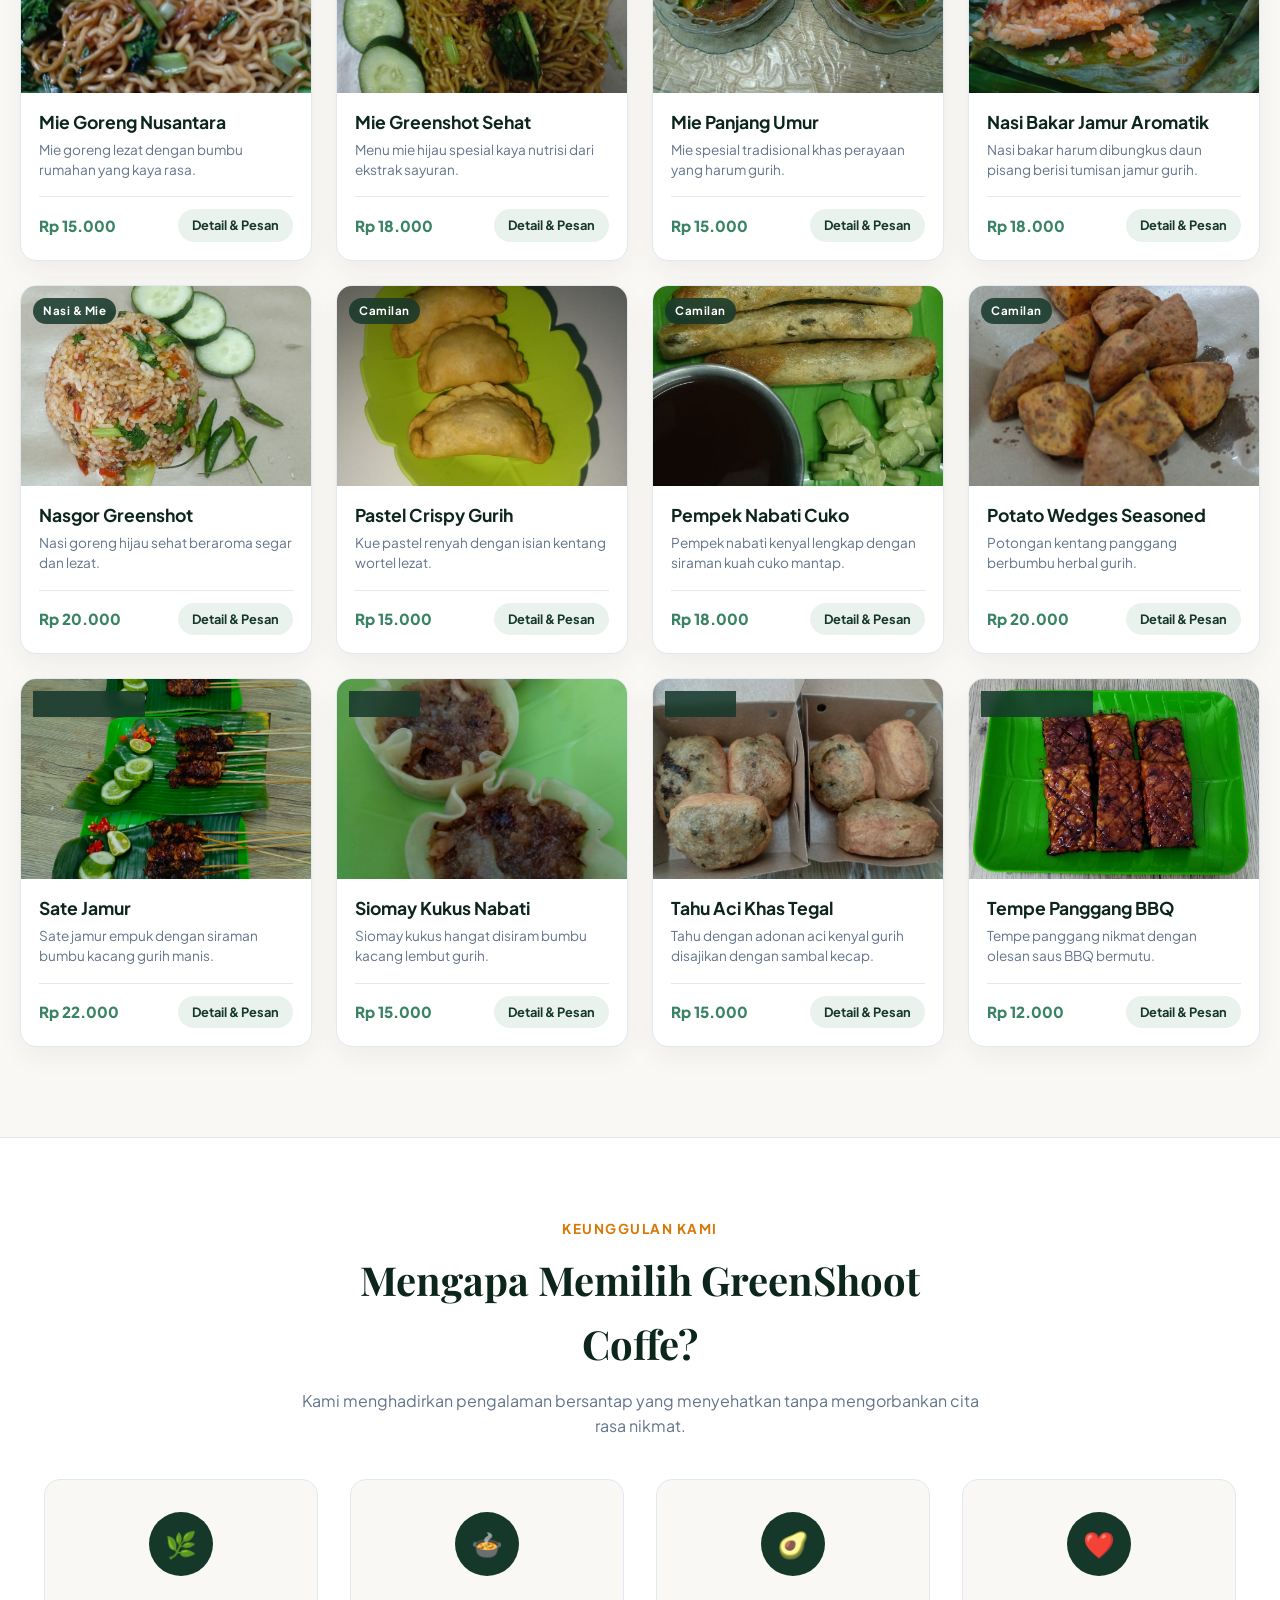
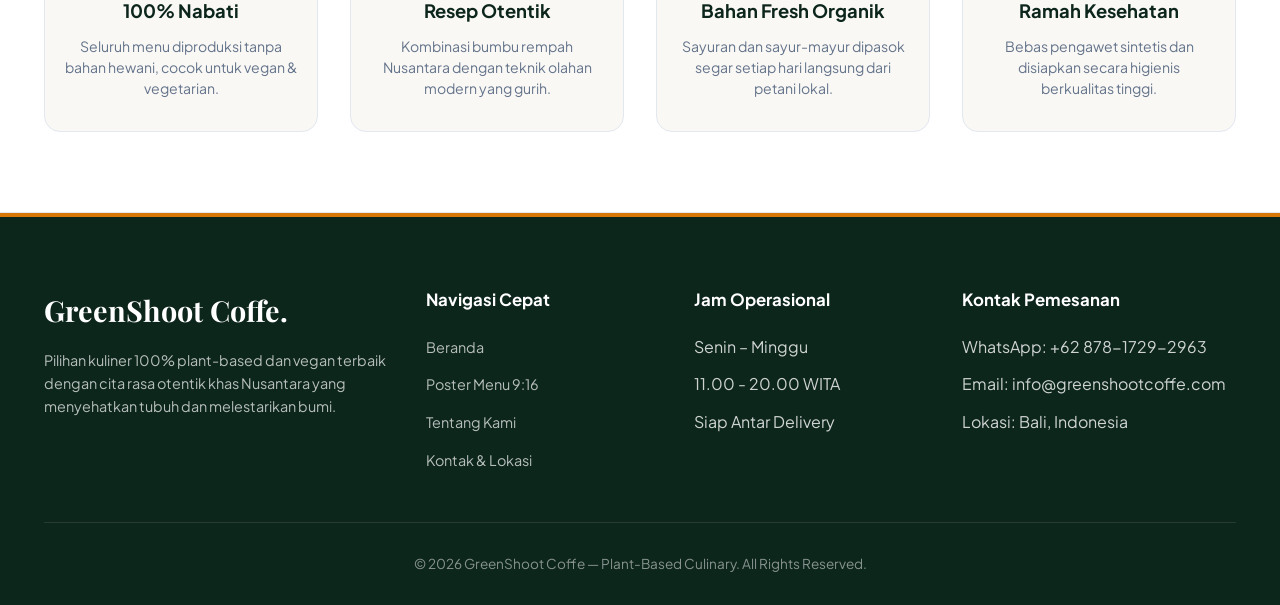
==== commit ac21379a: "Update index.html" ====
--- a/index.html
+++ b/index.html
@@ -4,9 +4,9 @@
 <head>
   <meta charset="UTF-8">
   <meta name="viewport" content="width=device-width, initial-scale=1.0">
-  <title>RasaBumi — Modern Plant-Based & Vegan Culinary</title>
+  <title>GreenShoot Coffe — Modern Plant-Based & Vegan Culinary</title>
   <meta name="description"
-    content="Sajian kuliner 100% plant-based dan vegan berkualitas tinggi dengan cita rasa otentik khas Nusantara di RasaBumi.">
+    content="Sajian kuliner 100% plant-based dan vegan berkualitas tinggi dengan cita rasa otentik khas Nusantara di GreenShoot Coffe.">
   <link rel="stylesheet" href="style.css">
 </head>
 
@@ -15,13 +15,19 @@
   <!-- HEADER NAVIGASI -->
   <header class="navbar">
     <div class="container nav-container">
-<a href="index.html" class="logo" style="display: inline-flex; align-items: center; gap: 10px; text-decoration: none;">
-  <img src="IMAGES/36d0cdfd-144b-4008-bfa0-abb639aa8cd1.jpeg" 
-       alt="Greenshot Coffe Logo" 
-       class="logo-img" 
-       style="height: clamp(35px, 5vw, 45px); width: auto; max-width: 100%; object-fit: contain; display: block;">
-  <span style="font-size: clamp(1.1rem, 2.5vw, 1.4rem); font-weight: 700; color: #1b4332; white-space: nowrap;">Greenshot Coffe</span>
-</a>
+
+      <a href="index.html" class="logo"
+        style="display: inline-flex; align-items: center; gap: 10px; text-decoration: none;">
+        <img src="IMAGES/36d0cdfd-144b-4008-bfa0-abb639aa8cd1.jpeg"
+          alt="GreenShoot Coffe Logo"
+          class="logo-img"
+          style="height: clamp(35px, 5vw, 45px); width: auto; max-width: 100%; object-fit: contain; display: block;">
+        <span
+          style="font-size: clamp(1.1rem, 2.5vw, 1.4rem); font-weight: 700; color: #1b4332; white-space: nowrap;">
+          GreenShoot Coffe
+        </span>
+      </a>
+
       <nav class="nav-links">
         <a href="index.html" class="active">Beranda</a>
         <a href="menu.html">Poster Menu</a>
@@ -30,15 +36,19 @@
       </nav>
 
       <div class="nav-actions">
-        <a href="https://wa.me/6287817292963?text=Halo%20RasaBumi,%20saya%20ingin%20memesan%20makanan" target="_blank"
-          class="btn-primary">
-          <svg width="18" height="18" viewBox="0 0 24 24" fill="none" stroke="currentColor" stroke-width="2">
+        <a href="https://wa.me/6287817292963?text=Halo%20GreenShoot%20Coffe,%20saya%20ingin%20memesan%20makanan"
+          target="_blank" class="btn-primary">
+
+          <svg width="18" height="18" viewBox="0 0 24 24" fill="none"
+            stroke="currentColor" stroke-width="2">
             <path
               d="M22 16.92v3a2 2 0 0 1-2.18 2 19.79 19.79 0 0 1-8.63-3.07 19.5 19.5 0 0 1-6-6 19.79 19.79 0 0 1-3.07-8.67A2 2 0 0 1 4.11 2h3a2 2 0 0 1 2 1.72 12.84 12.84 0 0 0 .7 2.81 2 2 0 0 1-.45 2.11L8.09 9.91a16 16 0 0 0 6 6l1.27-1.27a2 2 0 0 1 2.11-.45 12.84 12.84 0 0 0 2.81.7A2 2 0 0 1 22 16.92z">
             </path>
           </svg>
+
           Pesan WhatsApp
         </a>
+
         <button class="hamburger" id="hamburger-btn" aria-label="Toggle Menu">
           <span></span>
           <span></span>
@@ -53,29 +63,53 @@
       <a href="menu.html">Poster Menu</a>
       <a href="aboutus.html">Tentang Kami</a>
       <a href="kontak.html">Kontak</a>
-      <a href="https://wa.me/6287817292963?text=Halo%20RasaBumi,%20saya%20ingin%20memesan%20makanan" target="_blank"
-        class="btn-primary" style="text-align: center; margin-top: 10px;">Pesan WhatsApp</a>
+
+      <a href="https://wa.me/6287817292963?text=Halo%20GreenShoot%20Coffe,%20saya%20ingin%20memesan%20makanan"
+        target="_blank"
+        class="btn-primary"
+        style="text-align: center; margin-top: 10px;">
+        Pesan WhatsApp
+      </a>
     </div>
   </header>
 
   <!-- HERO SECTION -->
   <section class="hero">
     <div class="container hero-grid">
+
       <div class="hero-content">
+
         <div class="hero-badge">
-          <span class="dot"></span> Kuliner Nabati Nusantara Premium
-        </div>
-        <h1>Nikmati Kelezatan <span>Alami & Sehat</span> Tanpa Keraguan.</h1>
-        <p>RasaBumi menyajikan hidangan 100% plant-based pilihan yang kaya nutrisi, dibuat dari bahan-bahan segar
-          berkualitas untuk gaya hidup sehat Anda.</p>
+          <span class="dot"></span>
+          Kuliner Nabati Nusantara Premium
+        </div>
+
+        <h1>
+          Nikmati Kelezatan
+          <span>Alami & Sehat</span>
+          Tanpa Keraguan.
+        </h1>
+
+        <p>
+          GreenShoot Coffe menyajikan hidangan 100% plant-based pilihan
+          yang kaya nutrisi, dibuat dari bahan-bahan segar berkualitas
+          untuk gaya hidup sehat Anda.
+        </p>
 
         <div class="hero-buttons">
-          <a href="#menu-catalog" class="btn-primary">Jelajahi 35+ Menu</a>
-          <a href="https://wa.me/6287817292963?text=Halo%20RasaBumi,%20saya%20mau%20tanya%20menu%20hari%20ini"
-            target="_blank" class="btn-outline">Tanya Customer Service</a>
+          <a href="#menu-catalog" class="btn-primary">
+            Jelajahi 35+ Menu
+          </a>
+
+          <a href="https://wa.me/6287817292963?text=Halo%20GreenShoot%20Coffe,%20saya%20mau%20tanya%20menu%20hari%20ini"
+            target="_blank"
+            class="btn-outline">
+            Tanya Customer Service
+          </a>
         </div>
 
         <div class="hero-features">
+
           <div class="feature-item">
             <div class="feature-icon">🌱</div>
             <div class="feature-text">
@@ -83,6 +117,7 @@
               <p>Bebas bahan hewani</p>
             </div>
           </div>
+
           <div class="feature-item">
             <div class="feature-icon">⭐</div>
             <div class="feature-text">
@@ -90,6 +125,7 @@
               <p>Kepuasan pelanggan</p>
             </div>
           </div>
+
           <div class="feature-item">
             <div class="feature-icon">🚀</div>
             <div class="feature-text">
@@ -97,68 +133,117 @@
               <p>Pengiriman cepat & segar</p>
             </div>
           </div>
+
         </div>
       </div>
 
       <div class="hero-visual">
+
         <div class="hero-img-wrapper">
-          <img src="IMAGES/Nasi Bakar Jamur.jpg" alt="RasaBumi Gourmet Plant-Based Dish">
-        </div>
+          <img src="IMAGES/Nasi Bakar Jamur.jpg"
+            alt="GreenShoot Coffe Gourmet Plant-Based Dish">
+        </div>
+
         <div class="hero-floating-card">
-          <img src="IMAGES/Sate Jamur.jpg" alt="Sate Jamur RasaBumi" class="floating-avatar">
+          <img src="IMAGES/Sate Jamur.jpg"
+            alt="Sate Jamur GreenShoot Coffe"
+            class="floating-avatar">
+
           <div class="floating-info">
             <h4>Sate Jamur</h4>
             <p>Best Seller Minggu Ini</p>
           </div>
         </div>
+
       </div>
     </div>
   </section>
 
   <!-- KATALOG MENU INTERAKTIF -->
   <main class="container menu-section" id="menu-catalog">
+
     <div class="section-header">
       <span class="section-tag">Katalog Hidangan</span>
-      <h2 class="section-title">Pilihan Menu Favorit</h2>
-      <p class="section-desc">Gunakan pencarian atau filter kategori di bawah untuk menemukan hidangan kesukaan Anda.
+
+      <h2 class="section-title">
+        Pilihan Menu Favorit
+      </h2>
+
+      <p class="section-desc">
+        Gunakan pencarian atau filter kategori di bawah untuk menemukan
+        hidangan kesukaan Anda.
       </p>
     </div>
 
     <!-- FILTER & SEARCH BAR -->
     <div class="filter-bar-container">
+
       <div class="search-box">
-        <svg viewBox="0 0 24 24" fill="none" stroke="currentColor" stroke-width="2">
+        <svg viewBox="0 0 24 24" fill="none"
+          stroke="currentColor" stroke-width="2">
           <circle cx="11" cy="11" r="8"></circle>
           <line x1="21" y1="21" x2="16.65" y2="16.65"></line>
         </svg>
-        <input type="text" id="search-input"
+
+        <input
+          type="text"
+          id="search-input"
           placeholder="Cari nama makanan (contoh: Bakso, Nasi Goreng, Jamur, Pisang)...">
       </div>
 
       <div class="filter-pills">
-        <button class="filter-btn active" data-filter="all">Semua Menu (32)</button>
-        <button class="filter-btn" data-filter="nasi-mie">Nasi & Mie (10)</button>
-        <button class="filter-btn" data-filter="sup-tumis">Sup & Tumisan (5)</button>
-        <button class="filter-btn" data-filter="lalapan">Lalapan & Lauk (7)</button>
-        <button class="filter-btn" data-filter="camilan">Camilan & Dessert (10)</button>
-      </div>
+        <button class="filter-btn active" data-filter="all">
+          Semua Menu (32)
+        </button>
+
+        <button class="filter-btn" data-filter="nasi-mie">
+          Nasi & Mie (10)
+        </button>
+
+        <button class="filter-btn" data-filter="sup-tumis">
+          Sup & Tumisan (5)
+        </button>
+
+        <button class="filter-btn" data-filter="lalapan">
+          Lalapan & Lauk (7)
+        </button>
+
+        <button class="filter-btn" data-filter="camilan">
+          Camilan & Dessert (10)
+        </button>
+      </div>
+
     </div>
 
     <!-- GRID KOLASE MENU -->
     <div class="menu-grid" id="menu-grid">
 
       <!-- Item 1 -->
-      <div class="menu-card" data-category="nasi-mie" data-title="Bakso" data-price="Rp 25.000"
+      <div class="menu-card"
+        data-category="nasi-mie"
+        data-title="Bakso"
+        data-price="Rp 25.000"
         data-img="IMAGES/Bakso.jpg"
         data-desc="Bakso lezat dengan kuah gurih beraroma rempah pilihan dan bakso daging nabati yang kenyal & gurih."
         data-ingredients="Bakso Olahan Kedelai, Kuah Rempah Alami, Soun, Sayuran Segar, Seledri Segar">
-        <div class="card-image-wrapper">
-          <img src="IMAGES/Bakso.jpg" alt="Bakso RasaBumi" loading="lazy">
+
+        <div class="card-image-wrapper">
+          <img src="IMAGES/Bakso.jpg"
+            alt="Bakso GreenShoot Coffe"
+            loading="lazy">
           <span class="card-tag">Nasi & Mie</span>
         </div>
-        <div class="card-body">
-          <h3 class="card-title">Bakso Nabati Spesial</h3>
-          <p class="card-desc">Bakso lezat dengan kuah gurih beraroma rempah pilihan dan bakso daging nabati.</p>
+
+        <div class="card-body">
+          <h3 class="card-title">
+            Bakso Nabati Spesial
+          </h3>
+
+          <p class="card-desc">
+            Bakso lezat dengan kuah gurih beraroma rempah pilihan
+            dan bakso daging nabati.
+          </p>
+
           <div class="card-footer">
             <span class="card-price">Rp 25.000</span>
             <span class="btn-detail">Detail & Pesan</span>
@@ -167,17 +252,30 @@
       </div>
 
       <!-- Item 2 -->
-      <div class="menu-card" data-category="sup-tumis" data-title="Capcay" data-price="Rp 20.000"
+      <div class="menu-card"
+        data-category="sup-tumis"
+        data-title="Capcay"
+        data-price="Rp 20.000"
         data-img="IMAGES/Capcay.jpg"
-        data-desc="Tumisan aneka sayuran segar pilihan dipadukan kuah kental gurih khas RasaBumi."
+        data-desc="Tumisan aneka sayuran segar pilihan dipadukan kuah kental gurih khas GreenShoot Coffe."
         data-ingredients="Wortel, Brokoli, Kembang Kol, Jamur, Sawi, Bumbu Herbal">
-        <div class="card-image-wrapper">
-          <img src="IMAGES/Capcay.jpg" alt="Capcay RasaBumi" loading="lazy">
+
+        <div class="card-image-wrapper">
+          <img src="IMAGES/Capcay.jpg"
+            alt="Capcay GreenShoot Coffe"
+            loading="lazy">
           <span class="card-tag">Sup & Tumisan</span>
         </div>
-        <div class="card-body">
-          <h3 class="card-title">Capcay Kuah Kental</h3>
-          <p class="card-desc">Tumisan aneka sayuran segar dengan kuah kental gurih.</p>
+
+        <div class="card-body">
+          <h3 class="card-title">
+            Capcay Kuah Kental
+          </h3>
+
+          <p class="card-desc">
+            Tumisan aneka sayuran segar dengan kuah kental gurih.
+          </p>
+
           <div class="card-footer">
             <span class="card-price">Rp 20.000</span>
             <span class="btn-detail">Detail & Pesan</span>
@@ -186,17 +284,31 @@
       </div>
 
       <!-- Item 3 -->
-      <div class="menu-card" data-category="camilan" data-title="Jamur Crispy" data-price="Rp 15.000"
+      <div class="menu-card"
+        data-category="camilan"
+        data-title="Jamur Crispy"
+        data-price="Rp 15.000"
         data-img="IMAGES/Jamur Crispy.jpg"
         data-desc="Jamur tiram premium digoreng renyah dengan balutan bumbu rempah pilihan yang gurih nagih."
         data-ingredients="Jamur Tiram Segar, Tepung Rempah Bebas Gluten, Saus Spesial">
-        <div class="card-image-wrapper">
-          <img src="IMAGES/Jamur Crispy.jpg" alt="Jamur Crispy" loading="lazy">
+
+        <div class="card-image-wrapper">
+          <img src="IMAGES/Jamur Crispy.jpg"
+            alt="Jamur Crispy GreenShoot Coffe"
+            loading="lazy">
           <span class="card-tag">Camilan</span>
         </div>
-        <div class="card-body">
-          <h3 class="card-title">Jamur Crispy Renyah</h3>
-          <p class="card-desc">Jamur premium renyah dengan rasa yang gurih dan renyah di setiap gigitan.</p>
+
+        <div class="card-body">
+          <h3 class="card-title">
+            Jamur Crispy Renyah
+          </h3>
+
+          <p class="card-desc">
+            Jamur premium renyah dengan rasa yang gurih dan renyah
+            di setiap gigitan.
+          </p>
+
           <div class="card-footer">
             <span class="card-price">Rp 15.000</span>
             <span class="btn-detail">Detail & Pesan</span>
@@ -205,17 +317,31 @@
       </div>
 
       <!-- Item 4 -->
-      <div class="menu-card" data-category="lalapan" data-title="Lalapan Taoki Seaweed" data-price="Rp 30.000"
+      <div class="menu-card"
+        data-category="lalapan"
+        data-title="Lalapan Taoki Seaweed"
+        data-price="Rp 30.000"
         data-img="IMAGES/Lalapan Taoki Seaweed.jpg"
         data-desc="Paket lalapan taoki dengan rumput laut gurih berpadu sambal khas yang membakar selera."
         data-ingredients="Taoki Olahan, Nori Rumput Laut, Sambal Khas, Lalapan Segar">
-        <div class="card-image-wrapper">
-          <img src="IMAGES/Lalapan Taoki Seaweed.jpg" alt="Lalapan Taoki Seaweed" loading="lazy">
+
+        <div class="card-image-wrapper">
+          <img src="IMAGES/Lalapan Taoki Seaweed.jpg"
+            alt="Lalapan Taoki Seaweed GreenShoot Coffe"
+            loading="lazy">
           <span class="card-tag">Lalapan & Lauk</span>
         </div>
-        <div class="card-body">
-          <h3 class="card-title">Lalapan Taoki Seaweed</h3>
-          <p class="card-desc">Lalapan spesial dengan tambahan rumput laut gurih dan sambal khas.</p>
+
+        <div class="card-body">
+          <h3 class="card-title">
+            Lalapan Taoki Seaweed
+          </h3>
+
+          <p class="card-desc">
+            Lalapan spesial dengan tambahan rumput laut gurih
+            dan sambal khas.
+          </p>
+
           <div class="card-footer">
             <span class="card-price">Rp 30.000</span>
             <span class="btn-detail">Detail & Pesan</span>
@@ -224,17 +350,31 @@
       </div>
 
       <!-- Item 5 -->
-      <div class="menu-card" data-category="lalapan" data-title="Lalapan Taoki" data-price="Rp 25.000"
+      <div class="menu-card"
+        data-category="lalapan"
+        data-title="Lalapan Taoki"
+        data-price="Rp 25.000"
         data-img="IMAGES/Lalapan Taoki.jpg"
-        data-desc="Menu lalapan favorit khas RasaBumi dengan taoki gurih bertekstur empuk."
-        data-ingredients="Taoki Spesial RasaBumi, Lalapan Kemangi & Ketimun, Sambal">
-        <div class="card-image-wrapper">
-          <img src="IMAGES/Lalapan Taoki.jpg" alt="Lalapan Taoki" loading="lazy">
+        data-desc="Menu lalapan favorit khas GreenShoot Coffe dengan taoki gurih bertekstur empuk."
+        data-ingredients="Taoki Spesial GreenShoot Coffe, Lalapan Kemangi & Ketimun, Sambal">
+
+        <div class="card-image-wrapper">
+          <img src="IMAGES/Lalapan Taoki.jpg"
+            alt="Lalapan Taoki GreenShoot Coffe"
+            loading="lazy">
           <span class="card-tag">Lalapan & Lauk</span>
         </div>
-        <div class="card-body">
-          <h3 class="card-title">Lalapan Taoki Khas</h3>
-          <p class="card-desc">Menu lalapan khas RasaBumi yang lezat dan nikmat bertekstur harum.</p>
+
+        <div class="card-body">
+          <h3 class="card-title">
+            Lalapan Taoki Khas
+          </h3>
+
+          <p class="card-desc">
+            Menu lalapan khas GreenShoot Coffe yang lezat
+            dan nikmat.
+          </p>
+
           <div class="card-footer">
             <span class="card-price">Rp 25.000</span>
             <span class="btn-detail">Detail & Pesan</span>
@@ -243,17 +383,31 @@
       </div>
 
       <!-- Item 6 -->
-      <div class="menu-card" data-category="nasi-mie" data-title="Nasi Goreng BBQ" data-price="Rp 22.000"
+      <div class="menu-card"
+        data-category="nasi-mie"
+        data-title="Nasi Goreng BBQ"
+        data-price="Rp 22.000"
         data-img="IMAGES/Nasgor BBQ.jpg"
         data-desc="Nasi goreng kaya aroma dipadukan saus BBQ gurih manis yang menggugah selera."
         data-ingredients="Nasi Organik, Saus BBQ Smokey, Jagung Manis, Polong, Daging Nabati">
-        <div class="card-image-wrapper">
-          <img src="IMAGES/Nasgor BBQ.jpg" alt="Nasi Goreng BBQ" loading="lazy">
+
+        <div class="card-image-wrapper">
+          <img src="IMAGES/Nasgor BBQ.jpg"
+            alt="Nasi Goreng BBQ"
+            loading="lazy">
           <span class="card-tag">Nasi & Mie</span>
         </div>
-        <div class="card-body">
-          <h3 class="card-title">Nasi Goreng BBQ</h3>
-          <p class="card-desc">Nasi goreng dengan balutan saus BBQ spesial dan aroma wangi khas smokey.</p>
+
+        <div class="card-body">
+          <h3 class="card-title">
+            Nasi Goreng BBQ
+          </h3>
+
+          <p class="card-desc">
+            Nasi goreng dengan balutan saus BBQ spesial
+            dan aroma wangi khas smokey.
+          </p>
+
           <div class="card-footer">
             <span class="card-price">Rp 22.000</span>
             <span class="btn-detail">Detail & Pesan</span>
@@ -262,17 +416,31 @@
       </div>
 
       <!-- Item 7 -->
-      <div class="menu-card" data-category="nasi-mie" data-title="Nasi Goreng Sambal Bongkot" data-price="Rp 22.000"
+      <div class="menu-card"
+        data-category="nasi-mie"
+        data-title="Nasi Goreng Sambal Bongkot"
+        data-price="Rp 22.000"
         data-img="IMAGES/Nasgor Sambal Bongkot.jpg"
         data-desc="Sensasi nasi goreng dengan wangi aroma khas kecombrang/sambal bongkot khas Bali."
         data-ingredients="Bongkot/Kecombrang Segar, Nasi, Cabai Pilihan, Bumbu Bali Alami">
-        <div class="card-image-wrapper">
-          <img src="IMAGES/Nasgor Sambal Bongkot.jpg" alt="Nasgor Sambal Bongkot" loading="lazy">
+
+        <div class="card-image-wrapper">
+          <img src="IMAGES/Nasgor Sambal Bongkot.jpg"
+            alt="Nasgor Sambal Bongkot"
+            loading="lazy">
           <span class="card-tag">Nasi & Mie</span>
         </div>
-        <div class="card-body">
-          <h3 class="card-title">Nasgor Sambal Bongkot</h3>
-          <p class="card-desc">Nasi goreng berpadu aroma khas sambal bongkot segar khas Bali.</p>
+
+        <div class="card-body">
+          <h3 class="card-title">
+            Nasgor Sambal Bongkot
+          </h3>
+
+          <p class="card-desc">
+            Nasi goreng berpadu aroma khas sambal bongkot
+            segar khas Bali.
+          </p>
+
           <div class="card-footer">
             <span class="card-price">Rp 22.000</span>
             <span class="btn-detail">Detail & Pesan</span>
@@ -281,17 +449,31 @@
       </div>
 
       <!-- Item 8 -->
-      <div class="menu-card" data-category="nasi-mie" data-title="Nasi Goreng Xiang Chun" data-price="Rp 20.000"
+      <div class="menu-card"
+        data-category="nasi-mie"
+        data-title="Nasi Goreng Xiang Chun"
+        data-price="Rp 20.000"
         data-img="IMAGES/Nasgor Xc.jpg"
         data-desc="Nasi goreng herbal dengan bumbu aromatik Xiang Chun yang wangi dan lezat."
         data-ingredients="Daun Xiang Chun Herbal, Nasi Organik, Wijen, Bumbu Oriental Alami">
-        <div class="card-image-wrapper">
-          <img src="IMAGES/Nasgor Xc.jpg" alt="Nasi Goreng Xiang Chun" loading="lazy">
+
+        <div class="card-image-wrapper">
+          <img src="IMAGES/Nasgor Xc.jpg"
+            alt="Nasi Goreng Xiang Chun"
+            loading="lazy">
           <span class="card-tag">Nasi & Mie</span>
         </div>
-        <div class="card-body">
-          <h3 class="card-title">Nasgor Xiang Chun</h3>
-          <p class="card-desc">Nasi goreng dengan bumbu aromatik khas Xiang Chun yang menggoda.</p>
+
+        <div class="card-body">
+          <h3 class="card-title">
+            Nasgor Xiang Chun
+          </h3>
+
+          <p class="card-desc">
+            Nasi goreng dengan bumbu aromatik khas Xiang Chun
+            yang menggoda.
+          </p>
+
           <div class="card-footer">
             <span class="card-price">Rp 20.000</span>
             <span class="btn-detail">Detail & Pesan</span>
@@ -300,17 +482,31 @@
       </div>
 
       <!-- Item 9 -->
-      <div class="menu-card" data-category="camilan" data-title="Pisang Goreng Coklat" data-price="Rp 20.000"
+      <div class="menu-card"
+        data-category="camilan"
+        data-title="Pisang Goreng Coklat"
+        data-price="Rp 20.000"
         data-img="IMAGES/Pisang Goreng Coklat.jpg"
         data-desc="Pisang raja manis yang digoreng krispi dengan lelehan cokelat vegan di atasnya."
         data-ingredients="Pisang Raja Pilihan, Tepung Crispy, Dark Chocolate Vegan">
-        <div class="card-image-wrapper">
-          <img src="IMAGES/Pisang Goreng Coklat.jpg" alt="Pisang Goreng Coklat" loading="lazy">
+
+        <div class="card-image-wrapper">
+          <img src="IMAGES/Pisang Goreng Coklat.jpg"
+            alt="Pisang Goreng Coklat"
+            loading="lazy">
           <span class="card-tag">Camilan</span>
         </div>
-        <div class="card-body">
-          <h3 class="card-title">Pisang Goreng Coklat</h3>
-          <p class="card-desc">Pisang goreng manis dengan lumeran cokelat vegan di atasnya.</p>
+
+        <div class="card-body">
+          <h3 class="card-title">
+            Pisang Goreng Coklat
+          </h3>
+
+          <p class="card-desc">
+            Pisang goreng manis dengan lumeran cokelat vegan
+            di atasnya.
+          </p>
+
           <div class="card-footer">
             <span class="card-price">Rp 20.000</span>
             <span class="btn-detail">Detail & Pesan</span>
@@ -319,17 +515,31 @@
       </div>
 
       <!-- Item 10 -->
-      <div class="menu-card" data-category="camilan" data-title="Pisang Goreng" data-price="Rp 15.000"
+      <div class="menu-card"
+        data-category="camilan"
+        data-title="Pisang Goreng"
+        data-price="Rp 15.000"
         data-img="IMAGES/Pisang Goreng.jpg"
         data-desc="Pisang goreng olahan tradisional yang renyah di luar, lembut dan manis alami di dalam."
         data-ingredients="Pisang Olahan Segar, Adonan Tepung Rempah Tradisional">
-        <div class="card-image-wrapper">
-          <img src="IMAGES/Pisang Goreng.jpg" alt="Pisang Goreng Klasik" loading="lazy">
+
+        <div class="card-image-wrapper">
+          <img src="IMAGES/Pisang Goreng.jpg"
+            alt="Pisang Goreng Klasik"
+            loading="lazy">
           <span class="card-tag">Camilan</span>
         </div>
-        <div class="card-body">
-          <h3 class="card-title">Pisang Goreng Klasik</h3>
-          <p class="card-desc">Pisang goreng klasik yang renyah dan manis alami rasa autentik.</p>
+
+        <div class="card-body">
+          <h3 class="card-title">
+            Pisang Goreng Klasik
+          </h3>
+
+          <p class="card-desc">
+            Pisang goreng klasik yang renyah dan manis alami
+            rasa autentik.
+          </p>
+
           <div class="card-footer">
             <span class="card-price">Rp 15.000</span>
             <span class="btn-detail">Detail & Pesan</span>
@@ -338,17 +548,31 @@
       </div>
 
       <!-- Item 11 -->
-      <div class="menu-card" data-category="sup-tumis" data-title="Sup Kembang Tahu" data-price="Rp 22.000"
+      <div class="menu-card"
+        data-category="sup-tumis"
+        data-title="Sup Kembang Tahu"
+        data-price="Rp 22.000"
         data-img="IMAGES/Sup Kembang Tahu.jpg"
         data-desc="Sup hangat nan segar dengan kembang tahu lembut dan kuah bening kaya rempah."
         data-ingredients="Kembang Tahu Premium, Jamur Kuping, Kuah Bening Herbal">
-        <div class="card-image-wrapper">
-          <img src="IMAGES/Sup Kembang Tahu.jpg" alt="Sup Kembang Tahu" loading="lazy">
+
+        <div class="card-image-wrapper">
+          <img src="IMAGES/Sup Kembang Tahu.jpg"
+            alt="Sup Kembang Tahu"
+            loading="lazy">
           <span class="card-tag">Sup & Tumisan</span>
         </div>
-        <div class="card-body">
-          <h3 class="card-title">Sup Kembang Tahu</h3>
-          <p class="card-desc">Sup hangat dengan tekstur lembut kembang tahu pilihan dan kuah segar.</p>
+
+        <div class="card-body">
+          <h3 class="card-title">
+            Sup Kembang Tahu
+          </h3>
+
+          <p class="card-desc">
+            Sup hangat dengan tekstur lembut kembang tahu pilihan
+            dan kuah segar.
+          </p>
+
           <div class="card-footer">
             <span class="card-price">Rp 22.000</span>
             <span class="btn-detail">Detail & Pesan</span>
@@ -357,17 +581,31 @@
       </div>
 
       <!-- Item 12 -->
-      <div class="menu-card" data-category="sup-tumis" data-title="Sup Tahu Seaweed" data-price="Rp 15.000"
+      <div class="menu-card"
+        data-category="sup-tumis"
+        data-title="Sup Tahu Seaweed"
+        data-price="Rp 15.000"
         data-img="IMAGES/Sup Tahu Seaweed.jpg"
         data-desc="Sup tahu lembut dipadu rumput laut segar kaya nutrisi mineral."
         data-ingredients="Tahu Sutra, Seaweed Rumput Laut, Kuah Umami Herbal">
-        <div class="card-image-wrapper">
-          <img src="IMAGES/Sup Tahu Seaweed.jpg" alt="Sup Tahu Seaweed" loading="lazy">
+
+        <div class="card-image-wrapper">
+          <img src="IMAGES/Sup Tahu Seaweed.jpg"
+            alt="Sup Tahu Seaweed"
+            loading="lazy">
           <span class="card-tag">Sup & Tumisan</span>
         </div>
-        <div class="card-body">
-          <h3 class="card-title">Sup Tahu Seaweed</h3>
-          <p class="card-desc">Sup gurih segar dengan tahu lembut dan rumput laut bernutrisi.</p>
+
+        <div class="card-body">
+          <h3 class="card-title">
+            Sup Tahu Seaweed
+          </h3>
+
+          <p class="card-desc">
+            Sup gurih segar dengan tahu lembut
+            dan rumput laut bernutrisi.
+          </p>
+
           <div class="card-footer">
             <span class="card-price">Rp 15.000</span>
             <span class="btn-detail">Detail & Pesan</span>
@@ -376,17 +614,31 @@
       </div>
 
       <!-- Item 13 -->
-      <div class="menu-card" data-category="sup-tumis" data-title="Tumis Bunga Pepaya" data-price="Rp 25.000"
+      <div class="menu-card"
+        data-category="sup-tumis"
+        data-title="Tumis Bunga Pepaya"
+        data-price="Rp 25.000"
         data-img="IMAGES/Tumis Bunga Pepaya.jpg"
         data-desc="Tumisan bunga pepaya pilihan yang tidak pahit, diracik dengan bumbu rempah khas."
         data-ingredients="Bunga Pepaya Segar, Cabai Merah, Rempah Alami">
-        <div class="card-image-wrapper">
-          <img src="IMAGES/Tumis Bunga Pepaya.jpg" alt="Tumis Bunga Pepaya" loading="lazy">
+
+        <div class="card-image-wrapper">
+          <img src="IMAGES/Tumis Bunga Pepaya.jpg"
+            alt="Tumis Bunga Pepaya"
+            loading="lazy">
           <span class="card-tag">Sup & Tumisan</span>
         </div>
-        <div class="card-body">
-          <h3 class="card-title">Tumis Bunga Pepaya</h3>
-          <p class="card-desc">Tumisan bunga pepaya khas dengan racikan bumbu rempah yang pas.</p>
+
+        <div class="card-body">
+          <h3 class="card-title">
+            Tumis Bunga Pepaya
+          </h3>
+
+          <p class="card-desc">
+            Tumisan bunga pepaya khas dengan racikan bumbu
+            rempah yang pas.
+          </p>
+
           <div class="card-footer">
             <span class="card-price">Rp 25.000</span>
             <span class="btn-detail">Detail & Pesan</span>
@@ -395,16 +647,30 @@
       </div>
 
       <!-- Item 14 -->
-      <div class="menu-card" data-category="sup-tumis" data-title="Tumis Tahu Pokcoy" data-price="Rp 18.000"
-        data-img="IMAGES/Tumis Pokcoy.jpg" data-desc="Pokcoy segar renyah ditumis dengan minyak wijen."
+      <div class="menu-card"
+        data-category="sup-tumis"
+        data-title="Tumis Tahu Pokcoy"
+        data-price="Rp 18.000"
+        data-img="IMAGES/Tumis Pokcoy.jpg"
+        data-desc="Pokcoy segar renyah ditumis dengan minyak wijen."
         data-ingredients="Pokcoy Hijau Segar, Wijen, Saus Tiram Nabati">
-        <div class="card-image-wrapper">
-          <img src="IMAGES/Tumis Pokcoy.jpg" alt="Tumis Pokcoy" loading="lazy">
+
+        <div class="card-image-wrapper">
+          <img src="IMAGES/Tumis Pokcoy.jpg"
+            alt="Tumis Pokcoy"
+            loading="lazy">
           <span class="card-tag">Sup & Tumisan</span>
         </div>
-        <div class="card-body">
-          <h3 class="card-title">Tumis Pokcoy</h3>
-          <p class="card-desc">Pokcoy segar ditumis dengan racikan aromatik wangi.</p>
+
+        <div class="card-body">
+          <h3 class="card-title">
+            Tumis Pokcoy
+          </h3>
+
+          <p class="card-desc">
+            Pokcoy segar ditumis dengan racikan aromatik wangi.
+          </p>
+
           <div class="card-footer">
             <span class="card-price">Rp 18.000</span>
             <span class="btn-detail">Detail & Pesan</span>
@@ -412,20 +678,31 @@
         </div>
       </div>
 
-
-
       <!-- Item 16 -->
-      <div class="menu-card" data-category="camilan" data-title="Bola Tahu Seaweed" data-price="Rp 15.000"
+      <div class="menu-card"
+        data-category="camilan"
+        data-title="Bola Tahu Seaweed"
+        data-price="Rp 15.000"
         data-img="IMAGES/Bola Tahu Seaweed.jpg"
         data-desc="Bola-bola tahu renyah berisi seaweed gurih dengan tekstur lembut di dalam."
         data-ingredients="Tahu Olahan, Nori Rumput Laut, Tepung Crispy">
-        <div class="card-image-wrapper">
-          <img src="IMAGES/Bola Tahu Seaweed.jpg" alt="Bola Tahu Seaweed" loading="lazy">
+
+        <div class="card-image-wrapper">
+          <img src="IMAGES/Bola Tahu Seaweed.jpg"
+            alt="Bola Tahu Seaweed"
+            loading="lazy">
           <span class="card-tag">Camilan</span>
         </div>
-        <div class="card-body">
-          <h3 class="card-title">Bola Tahu Seaweed</h3>
-          <p class="card-desc">Camilan bola tahu gurih berbalut rumput laut lezat.</p>
+
+        <div class="card-body">
+          <h3 class="card-title">
+            Bola Tahu Seaweed
+          </h3>
+
+          <p class="card-desc">
+            Camilan bola tahu gurih berbalut rumput laut lezat.
+          </p>
+
           <div class="card-footer">
             <span class="card-price">Rp 15.000</span>
             <span class="btn-detail">Detail & Pesan</span>
@@ -434,17 +711,31 @@
       </div>
 
       <!-- Item 17 -->
-      <div class="menu-card" data-category="camilan" data-title="Kentang Goreng" data-price="Rp 15.000"
+      <div class="menu-card"
+        data-category="camilan"
+        data-title="Kentang Goreng"
+        data-price="Rp 15.000"
         data-img="IMAGES/Kentang Goreng.jpg"
         data-desc="Potongan kentang goreng renyah disajikan hangat dengan taburan garam dan parsley."
         data-ingredients="Kentang Pilihan, Garam Laut Alami, Saus Sambal Nabati">
-        <div class="card-image-wrapper">
-          <img src="IMAGES/Kentang Goreng.jpg" alt="Kentang Goreng" loading="lazy">
+
+        <div class="card-image-wrapper">
+          <img src="IMAGES/Kentang Goreng.jpg"
+            alt="Kentang Goreng"
+            loading="lazy">
           <span class="card-tag">Camilan</span>
         </div>
-        <div class="card-body">
-          <h3 class="card-title">Kentang Goreng Renyah</h3>
-          <p class="card-desc">Kentang goreng renyah disajikan hangat dengan saus cocolan.</p>
+
+        <div class="card-body">
+          <h3 class="card-title">
+            Kentang Goreng Renyah
+          </h3>
+
+          <p class="card-desc">
+            Kentang goreng renyah disajikan hangat
+            dengan saus cocolan.
+          </p>
+
           <div class="card-footer">
             <span class="card-price">Rp 15.000</span>
             <span class="btn-detail">Detail & Pesan</span>
@@ -453,17 +744,30 @@
       </div>
 
       <!-- Item 18 -->
-      <div class="menu-card" data-category="nasi-mie" data-title="Kweetiau Goreng" data-price="Rp 15.000"
+      <div class="menu-card"
+        data-category="nasi-mie"
+        data-title="Kweetiau Goreng"
+        data-price="Rp 15.000"
         data-img="IMAGES/Kweetiau Goreng.jpg"
         data-desc="Kwetiau beras lembut digoreng dengan bumbu khas aromatik dan aneka sayuran."
         data-ingredients="Kwetiau Beras, Taoge, Pokcoy, Kecap Manis Organik, Bumbu Herbal">
-        <div class="card-image-wrapper">
-          <img src="IMAGES/Kweetiau Goreng.jpg" alt="Kweetiau Goreng" loading="lazy">
+
+        <div class="card-image-wrapper">
+          <img src="IMAGES/Kweetiau Goreng.jpg"
+            alt="Kwetiau Goreng"
+            loading="lazy">
           <span class="card-tag">Nasi & Mie</span>
         </div>
-        <div class="card-body">
-          <h3 class="card-title">Kwetiau Goreng Spesial</h3>
-          <p class="card-desc">Kwetiau goreng sedap dengan racikan bumbu khas aromatik.</p>
+
+        <div class="card-body">
+          <h3 class="card-title">
+            Kwetiau Goreng Spesial
+          </h3>
+
+          <p class="card-desc">
+            Kwetiau goreng sedap dengan racikan bumbu khas aromatik.
+          </p>
+
           <div class="card-footer">
             <span class="card-price">Rp 15.000</span>
             <span class="btn-detail">Detail & Pesan</span>
@@ -472,17 +776,31 @@
       </div>
 
       <!-- Item 19 -->
-      <div class="menu-card" data-category="lalapan" data-title="Lalapan Ham Tahu Tempe" data-price="Rp 30.000"
+      <div class="menu-card"
+        data-category="lalapan"
+        data-title="Lalapan Ham Tahu Tempe"
+        data-price="Rp 30.000"
         data-img="IMAGES/Lalapan Ham Tahu Tempe.jpg"
         data-desc="Paket komplit lalapan segar dilengkapi ham vegan, tahu gurih, dan tempe goreng renyah."
         data-ingredients="Ham Plant-Based, Tahu, Tempe, Nasi, Sambal & Lalapan">
-        <div class="card-image-wrapper">
-          <img src="IMAGES/Lalapan Ham Tahu Tempe.jpg" alt="Lalapan Ham Tahu Tempe" loading="lazy">
+
+        <div class="card-image-wrapper">
+          <img src="IMAGES/Lalapan Ham Tahu Tempe.jpg"
+            alt="Lalapan Ham Tahu Tempe"
+            loading="lazy">
           <span class="card-tag">Lalapan & Lauk</span>
         </div>
-        <div class="card-body">
-          <h3 class="card-title">Lalapan Ham Tahu Tempe</h3>
-          <p class="card-desc">Paket lalapan lengkap dengan ham nabati, tahu, dan tempe.</p>
+
+        <div class="card-body">
+          <h3 class="card-title">
+            Lalapan Ham Tahu Tempe
+          </h3>
+
+          <p class="card-desc">
+            Paket lalapan lengkap dengan ham nabati,
+            tahu, dan tempe.
+          </p>
+
           <div class="card-footer">
             <span class="card-price">Rp 30.000</span>
             <span class="btn-detail">Detail & Pesan</span>
@@ -491,17 +809,31 @@
       </div>
 
       <!-- Item 20 -->
-      <div class="menu-card" data-category="lalapan" data-title="Lalapan Ham" data-price="Rp 20.000"
+      <div class="menu-card"
+        data-category="lalapan"
+        data-title="Lalapan Ham"
+        data-price="Rp 20.000"
         data-img="IMAGES/Lalapan Ham.jpg"
-        data-desc="Sajian lalapan nikmat dengan ham نباتي bertekstur juicy dan sambal terasi vegan."
+        data-desc="Sajian lalapan nikmat dengan ham nabati bertekstur juicy dan sambal terasi vegan."
         data-ingredients="Ham Nabati Gourmet, Sambal Alami, Mentimun & Kemangi">
-        <div class="card-image-wrapper">
-          <img src="IMAGES/Lalapan Ham.jpg" alt="Lalapan Ham" loading="lazy">
+
+        <div class="card-image-wrapper">
+          <img src="IMAGES/Lalapan Ham.jpg"
+            alt="Lalapan Ham"
+            loading="lazy">
           <span class="card-tag">Lalapan & Lauk</span>
         </div>
-        <div class="card-body">
-          <h3 class="card-title">Lalapan Ham Nabati</h3>
-          <p class="card-desc">Lalapan nikmat dengan lauk ham pilihan dan sambal mantap.</p>
+
+        <div class="card-body">
+          <h3 class="card-title">
+            Lalapan Ham Nabati
+          </h3>
+
+          <p class="card-desc">
+            Lalapan nikmat dengan lauk ham pilihan
+            dan sambal mantap.
+          </p>
+
           <div class="card-footer">
             <span class="card-price">Rp 20.000</span>
             <span class="btn-detail">Detail & Pesan</span>
@@ -510,17 +842,30 @@
       </div>
 
       <!-- Item 21 -->
-      <div class="menu-card" data-category="lalapan" data-title="Lalapan Tahu Tempe" data-price="Rp 15.000"
+      <div class="menu-card"
+        data-category="lalapan"
+        data-title="Lalapan Tahu Tempe"
+        data-price="Rp 15.000"
         data-img="IMAGES/Lalapan Tahu Tempe.jpg"
         data-desc="Hidangan lalapan tradisional dengan tahu dan tempe bumbu kuning digoreng krispi."
         data-ingredients="Tahu & Tempe Organik, Sambal Pedas Manis, Sayur Lalap">
-        <div class="card-image-wrapper">
-          <img src="IMAGES/Lalapan Tahu Tempe.jpg" alt="Lalapan Tahu Tempe" loading="lazy">
+
+        <div class="card-image-wrapper">
+          <img src="IMAGES/Lalapan Tahu Tempe.jpg"
+            alt="Lalapan Tahu Tempe"
+            loading="lazy">
           <span class="card-tag">Lalapan & Lauk</span>
         </div>
-        <div class="card-body">
-          <h3 class="card-title">Lalapan Tahu Tempe</h3>
-          <p class="card-desc">Lalapan sederhana gurih dengan tahu dan tempe goreng.</p>
+
+        <div class="card-body">
+          <h3 class="card-title">
+            Lalapan Tahu Tempe
+          </h3>
+
+          <p class="card-desc">
+            Lalapan sederhana gurih dengan tahu dan tempe goreng.
+          </p>
+
           <div class="card-footer">
             <span class="card-price">Rp 15.000</span>
             <span class="btn-detail">Detail & Pesan</span>
@@ -529,17 +874,30 @@
       </div>
 
       <!-- Item 22 -->
-      <div class="menu-card" data-category="nasi-mie" data-title="Mie Goreng" data-price="Rp 15.000"
+      <div class="menu-card"
+        data-category="nasi-mie"
+        data-title="Mie Goreng"
+        data-price="Rp 15.000"
         data-img="IMAGES/Mie Goreng.jpg"
         data-desc="Mie goreng beraroma wok-hei khas racikan bumbu rumahan yang kaya cita rasa."
         data-ingredients="Mie Telur Nabati, Sayuran Segar, Kecap Alami, Rempah pilihan">
-        <div class="card-image-wrapper">
-          <img src="IMAGES/Mie Goreng.jpg" alt="Mie Goreng" loading="lazy">
+
+        <div class="card-image-wrapper">
+          <img src="IMAGES/Mie Goreng.jpg"
+            alt="Mie Goreng"
+            loading="lazy">
           <span class="card-tag">Nasi & Mie</span>
         </div>
-        <div class="card-body">
-          <h3 class="card-title">Mie Goreng Nusantara</h3>
-          <p class="card-desc">Mie goreng lezat dengan bumbu rumahan yang kaya rasa.</p>
+
+        <div class="card-body">
+          <h3 class="card-title">
+            Mie Goreng Nusantara
+          </h3>
+
+          <p class="card-desc">
+            Mie goreng lezat dengan bumbu rumahan yang kaya rasa.
+          </p>
+
           <div class="card-footer">
             <span class="card-price">Rp 15.000</span>
             <span class="btn-detail">Detail & Pesan</span>
@@ -548,17 +906,30 @@
       </div>
 
       <!-- Item 23 -->
-      <div class="menu-card" data-category="nasi-mie" data-title="Mie Greenshot" data-price="Rp 18.000"
+      <div class="menu-card"
+        data-category="nasi-mie"
+        data-title="Mie Greenshot"
+        data-price="Rp 18.000"
         data-img="IMAGES/Mie Greenshot.jpg"
         data-desc="Mie hijau terbuat dari ekstrak bayam organik kaya nutrisi dipadu toping nabati."
         data-ingredients="Mie Bayam Organik, Toping Jamur & Tahu, Bumbu Wijen">
-        <div class="card-image-wrapper">
-          <img src="IMAGES/Mie Greenshot.jpg" alt="Mie Greenshot" loading="lazy">
+
+        <div class="card-image-wrapper">
+          <img src="IMAGES/Mie Greenshot.jpg"
+            alt="Mie Greenshot"
+            loading="lazy">
           <span class="card-tag">Nasi & Mie</span>
         </div>
-        <div class="card-body">
-          <h3 class="card-title">Mie Greenshot Sehat</h3>
-          <p class="card-desc">Menu mie hijau spesial kaya nutrisi dari ekstrak sayuran.</p>
+
+        <div class="card-body">
+          <h3 class="card-title">
+            Mie Greenshot Sehat
+          </h3>
+
+          <p class="card-desc">
+            Menu mie hijau spesial kaya nutrisi dari ekstrak sayuran.
+          </p>
+
           <div class="card-footer">
             <span class="card-price">Rp 18.000</span>
             <span class="btn-detail">Detail & Pesan</span>
@@ -567,17 +938,31 @@
       </div>
 
       <!-- Item 24 -->
-      <div class="menu-card" data-category="nasi-mie" data-title="Mie Panjang Umur" data-price="Rp 15.000"
+      <div class="menu-card"
+        data-category="nasi-mie"
+        data-title="Mie Panjang Umur"
+        data-price="Rp 15.000"
         data-img="IMAGES/Mie Panjang Umur.jpg"
         data-desc="Mie goreng panjang khas perayaan kaya akan simbol keberkahan dan cita rasa khas."
         data-ingredients="Mie Spesial, Telur Nabati, Jamur Shiitake, Sayur Lengkap">
-        <div class="card-image-wrapper">
-          <img src="IMAGES/Mie Panjang Umur.jpg" alt="Mie Panjang Umur" loading="lazy">
+
+        <div class="card-image-wrapper">
+          <img src="IMAGES/Mie Panjang Umur.jpg"
+            alt="Mie Panjang Umur"
+            loading="lazy">
           <span class="card-tag">Nasi & Mie</span>
         </div>
-        <div class="card-body">
-          <h3 class="card-title">Mie Panjang Umur</h3>
-          <p class="card-desc">Mie spesial tradisional khas perayaan yang harum gurih.</p>
+
+        <div class="card-body">
+          <h3 class="card-title">
+            Mie Panjang Umur
+          </h3>
+
+          <p class="card-desc">
+            Mie spesial tradisional khas perayaan
+            yang harum gurih.
+          </p>
+
           <div class="card-footer">
             <span class="card-price">Rp 15.000</span>
             <span class="btn-detail">Detail & Pesan</span>
@@ -586,17 +971,31 @@
       </div>
 
       <!-- Item 25 -->
-      <div class="menu-card" data-category="nasi-mie" data-title="Nasi Bakar Jamur" data-price="Rp 18.000"
+      <div class="menu-card"
+        data-category="nasi-mie"
+        data-title="Nasi Bakar Jamur"
+        data-price="Rp 18.000"
         data-img="IMAGES/Nasi Bakar Jamur.jpg"
         data-desc="Nasi beraroma gurih dibungkus daun pisang lalu dibakar dengan isian tumis jamur pedas manis."
         data-ingredients="Nasi Gurih Santan Nabati, Tumis Jamur Suwir, Daun Kemangi">
-        <div class="card-image-wrapper">
-          <img src="IMAGES/Nasi Bakar Jamur.jpg" alt="Nasi Bakar Jamur" loading="lazy">
+
+        <div class="card-image-wrapper">
+          <img src="IMAGES/Nasi Bakar Jamur.jpg"
+            alt="Nasi Bakar Jamur"
+            loading="lazy">
           <span class="card-tag">Nasi & Mie</span>
         </div>
-        <div class="card-body">
-          <h3 class="card-title">Nasi Bakar Jamur Aromatik</h3>
-          <p class="card-desc">Nasi bakar harum dibungkus daun pisang berisi tumisan jamur gurih.</p>
+
+        <div class="card-body">
+          <h3 class="card-title">
+            Nasi Bakar Jamur Aromatik
+          </h3>
+
+          <p class="card-desc">
+            Nasi bakar harum dibungkus daun pisang
+            berisi tumisan jamur gurih.
+          </p>
+
           <div class="card-footer">
             <span class="card-price">Rp 18.000</span>
             <span class="btn-detail">Detail & Pesan</span>
@@ -605,17 +1004,30 @@
       </div>
 
       <!-- Item 26 -->
-      <div class="menu-card" data-category="nasi-mie" data-title="Nasi Goreng Greenshot" data-price="Rp 20.000"
+      <div class="menu-card"
+        data-category="nasi-mie"
+        data-title="Nasi Goreng Greenshot"
+        data-price="Rp 20.000"
         data-img="IMAGES/Nasi Goreng Greenshot.jpg"
         data-desc="Nasi goreng hijau dibuat dari racikan sayuran segar yang harum dan menggugah selera."
         data-ingredients="Nasi Organik, Ekstrak Sawi/Pandan, Jagung Manis, Polong">
-        <div class="card-image-wrapper">
-          <img src="IMAGES/Nasi Goreng Greenshot.jpg" alt="Nasi Goreng Greenshot" loading="lazy">
+
+        <div class="card-image-wrapper">
+          <img src="IMAGES/Nasi Goreng Greenshot.jpg"
+            alt="Nasi Goreng Greenshot"
+            loading="lazy">
           <span class="card-tag">Nasi & Mie</span>
         </div>
-        <div class="card-body">
-          <h3 class="card-title">Nasgor Greenshot</h3>
-          <p class="card-desc">Nasi goreng hijau sehat beraroma segar dan lezat.</p>
+
+        <div class="card-body">
+          <h3 class="card-title">
+            Nasgor Greenshot
+          </h3>
+
+          <p class="card-desc">
+            Nasi goreng hijau sehat beraroma segar dan lezat.
+          </p>
+
           <div class="card-footer">
             <span class="card-price">Rp 20.000</span>
             <span class="btn-detail">Detail & Pesan</span>
@@ -624,17 +1036,30 @@
       </div>
 
       <!-- Item 27 -->
-      <div class="menu-card" data-category="camilan" data-title="Pastel" data-price="Rp 15.000"
+      <div class="menu-card"
+        data-category="camilan"
+        data-title="Pastel"
+        data-price="Rp 15.000"
         data-img="IMAGES/Pastel.jpg"
         data-desc="Kue pastel dengan kulit renyah berlapis berisi kentang, wortel, dan soun gurih."
         data-ingredients="Tepung Pastel Crispy, Kentang, Wortel, Soun, Cabai Rawit">
-        <div class="card-image-wrapper">
-          <img src="IMAGES/Pastel.jpg" alt="Pastel" loading="lazy">
+
+        <div class="card-image-wrapper">
+          <img src="IMAGES/Pastel.jpg"
+            alt="Pastel"
+            loading="lazy">
           <span class="card-tag">Camilan</span>
         </div>
-        <div class="card-body">
-          <h3 class="card-title">Pastel Crispy Gurih</h3>
-          <p class="card-desc">Kue pastel renyah dengan isian kentang wortel lezat.</p>
+
+        <div class="card-body">
+          <h3 class="card-title">
+            Pastel Crispy Gurih
+          </h3>
+
+          <p class="card-desc">
+            Kue pastel renyah dengan isian kentang wortel lezat.
+          </p>
+
           <div class="card-footer">
             <span class="card-price">Rp 15.000</span>
             <span class="btn-detail">Detail & Pesan</span>
@@ -643,17 +1068,31 @@
       </div>
 
       <!-- Item 28 -->
-      <div class="menu-card" data-category="camilan" data-title="Pempek" data-price="Rp 18.000"
+      <div class="menu-card"
+        data-category="camilan"
+        data-title="Pempek"
+        data-price="Rp 18.000"
         data-img="IMAGES/Pempek.jpg"
         data-desc="Pempek nabati kenyal gurih disajikan lengkap dengan mie, timun, dan kuah cuko pedas manis."
         data-ingredients="Olahan Tahu & Sagu, Kuah Cuko Asam Pedas, Mie & Timun">
-        <div class="card-image-wrapper">
-          <img src="IMAGES/Pempek.jpg" alt="Pempek" loading="lazy">
+
+        <div class="card-image-wrapper">
+          <img src="IMAGES/Pempek.jpg"
+            alt="Pempek"
+            loading="lazy">
           <span class="card-tag">Camilan</span>
         </div>
-        <div class="card-body">
-          <h3 class="card-title">Pempek Nabati Cuko</h3>
-          <p class="card-desc">Pempek nabati kenyal lengkap dengan siraman kuah cuko mantap.</p>
+
+        <div class="card-body">
+          <h3 class="card-title">
+            Pempek Nabati Cuko
+          </h3>
+
+          <p class="card-desc">
+            Pempek nabati kenyal lengkap dengan siraman
+            kuah cuko mantap.
+          </p>
+
           <div class="card-footer">
             <span class="card-price">Rp 18.000</span>
             <span class="btn-detail">Detail & Pesan</span>
@@ -662,17 +1101,30 @@
       </div>
 
       <!-- Item 29 -->
-      <div class="menu-card" data-category="camilan" data-title="Potato Wedges" data-price="Rp 20.000"
+      <div class="menu-card"
+        data-category="camilan"
+        data-title="Potato Wedges"
+        data-price="Rp 20.000"
         data-img="IMAGES/Potato Wedges.jpg"
         data-desc="Potongan kentang bumbu gurih dipanggang hingga krispi di luar dan lembut di dalam."
         data-ingredients="Kentang Wedges, Bumbu Paprika & Rosemary, Saus Mayo Vegan">
-        <div class="card-image-wrapper">
-          <img src="IMAGES/Potato Wedges.jpg" alt="Potato Wedges" loading="lazy">
+
+        <div class="card-image-wrapper">
+          <img src="IMAGES/Potato Wedges.jpg"
+            alt="Potato Wedges"
+            loading="lazy">
           <span class="card-tag">Camilan</span>
         </div>
-        <div class="card-body">
-          <h3 class="card-title">Potato Wedges Seasoned</h3>
-          <p class="card-desc">Potongan kentang panggang berbumbu herbal gurih.</p>
+
+        <div class="card-body">
+          <h3 class="card-title">
+            Potato Wedges Seasoned
+          </h3>
+
+          <p class="card-desc">
+            Potongan kentang panggang berbumbu herbal gurih.
+          </p>
+
           <div class="card-footer">
             <span class="card-price">Rp 20.000</span>
             <span class="btn-detail">Detail & Pesan</span>
@@ -681,17 +1133,31 @@
       </div>
 
       <!-- Item 30 -->
-      <div class="menu-card" data-category="lalapan" data-title="Sate Jamur" data-price="Rp 22.000"
+      <div class="menu-card"
+        data-category="lalapan"
+        data-title="Sate Jamur"
+        data-price="Rp 22.000"
         data-img="IMAGES/Sate Jamur.jpg"
         data-desc="Sate jamur tiram pilihan yang dibakar dengan olesan bumbu manis dan siraman bumbu kacang."
-        data-ingredients="Jamur Tiram Pilihan, Bumbu Kacang Khas RasaBumi, Acar Timun">
-        <div class="card-image-wrapper">
-          <img src="IMAGES/Sate Jamur.jpg" alt="Sate Jamur" loading="lazy">
+        data-ingredients="Jamur Tiram Pilihan, Bumbu Kacang Khas GreenShoot Coffe, Acar Timun">
+
+        <div class="card-image-wrapper">
+          <img src="IMAGES/Sate Jamur.jpg"
+            alt="Sate Jamur GreenShoot Coffe"
+            loading="lazy">
           <span class="card-tag">Lalapan & Lauk</span>
         </div>
-        <div class="card-body">
-          <h3 class="card-title">Sate Jamur</h3>
-          <p class="card-desc">Sate jamur empuk dengan siraman bumbu kacang gurih manis.</p>
+
+        <div class="card-body">
+          <h3 class="card-title">
+            Sate Jamur
+          </h3>
+
+          <p class="card-desc">
+            Sate jamur empuk dengan siraman bumbu kacang
+            gurih manis.
+          </p>
+
           <div class="card-footer">
             <span class="card-price">Rp 22.000</span>
             <span class="btn-detail">Detail & Pesan</span>
@@ -700,17 +1166,31 @@
       </div>
 
       <!-- Item 31 -->
-      <div class="menu-card" data-category="camilan" data-title="Siomay Kukus" data-price="Rp 15.000"
+      <div class="menu-card"
+        data-category="camilan"
+        data-title="Siomay Kukus"
+        data-price="Rp 15.000"
         data-img="IMAGES/Siomay Kukus.jpg"
         data-desc="Siomay kukus hangat dari adonan nabati bernutrisi disajikan dengan bumbu kacang kental."
         data-ingredients="Olahan Tahu & Bengkuang, Bumbu Kacang, Kecap & Jeruk Limau">
-        <div class="card-image-wrapper">
-          <img src="IMAGES/Siomay Kukus.jpg" alt="Siomay Kukus" loading="lazy">
+
+        <div class="card-image-wrapper">
+          <img src="IMAGES/Siomay Kukus.jpg"
+            alt="Siomay Kukus"
+            loading="lazy">
           <span class="card-tag">Camilan</span>
         </div>
-        <div class="card-body">
-          <h3 class="card-title">Siomay Kukus Nabati</h3>
-          <p class="card-desc">Siomay kukus hangat disiram bumbu kacang lembut gurih.</p>
+
+        <div class="card-body">
+          <h3 class="card-title">
+            Siomay Kukus Nabati
+          </h3>
+
+          <p class="card-desc">
+            Siomay kukus hangat disiram bumbu kacang
+            lembut gurih.
+          </p>
+
           <div class="card-footer">
             <span class="card-price">Rp 15.000</span>
             <span class="btn-detail">Detail & Pesan</span>
@@ -718,19 +1198,32 @@
         </div>
       </div>
 
-
-
       <!-- Item 33 -->
-      <div class="menu-card" data-category="camilan" data-title="Tahu Aci" data-price="Rp 15.000"
-        data-img="IMAGES/Tahu Aci.jpg" data-desc="Tahu goreng dengan adonan aci kenyal gurih lezat di atasnya."
+      <div class="menu-card"
+        data-category="camilan"
+        data-title="Tahu Aci"
+        data-price="Rp 15.000"
+        data-img="IMAGES/Tahu Aci.jpg"
+        data-desc="Tahu goreng dengan adonan aci kenyal gurih lezat di atasnya."
         data-ingredients="Tahu Kuning Alami, Aci Tapioka, Rempah Alami, Sambal Kecap">
-        <div class="card-image-wrapper">
-          <img src="IMAGES/Tahu Aci.jpg" alt="Tahu Aci" loading="lazy">
+
+        <div class="card-image-wrapper">
+          <img src="IMAGES/Tahu Aci.jpg"
+            alt="Tahu Aci"
+            loading="lazy">
           <span class="card-tag">Camilan</span>
         </div>
-        <div class="card-body">
-          <h3 class="card-title">Tahu Aci Khas Tegal</h3>
-          <p class="card-desc">Tahu dengan adonan aci kenyal gurih disajikan dengan sambal kecap.</p>
+
+        <div class="card-body">
+          <h3 class="card-title">
+            Tahu Aci Khas Tegal
+          </h3>
+
+          <p class="card-desc">
+            Tahu dengan adonan aci kenyal gurih
+            disajikan dengan sambal kecap.
+          </p>
+
           <div class="card-footer">
             <span class="card-price">Rp 15.000</span>
             <span class="btn-detail">Detail & Pesan</span>
@@ -738,21 +1231,31 @@
         </div>
       </div>
 
-
-
-
       <!-- Item 35 -->
-      <div class="menu-card" data-category="lalapan" data-title="Tempe BBQ" data-price="Rp 12.000"
+      <div class="menu-card"
+        data-category="lalapan"
+        data-title="Tempe BBQ"
+        data-price="Rp 12.000"
         data-img="IMAGES/Tempe BBQ.jpg"
         data-desc="Tempe berkualitas dipanggang harum dengan olesan saus BBQ rempah yang meresap."
         data-ingredients="Tempe Kedelai Organik, Saus BBQ Smokey, Wijen Sangrai">
-        <div class="card-image-wrapper">
-          <img src="IMAGES/Tempe BBQ.jpg" alt="Tempe BBQ" loading="lazy">
+
+        <div class="card-image-wrapper">
+          <img src="IMAGES/Tempe BBQ.jpg"
+            alt="Tempe BBQ"
+            loading="lazy">
           <span class="card-tag">Lalapan & Lauk</span>
         </div>
-        <div class="card-body">
-          <h3 class="card-title">Tempe Panggang BBQ</h3>
-          <p class="card-desc">Tempe panggang nikmat dengan olesan saus BBQ bermutu.</p>
+
+        <div class="card-body">
+          <h3 class="card-title">
+            Tempe Panggang BBQ
+          </h3>
+
+          <p class="card-desc">
+            Tempe panggang nikmat dengan olesan saus BBQ bermutu.
+          </p>
+
           <div class="card-footer">
             <span class="card-price">Rp 12.000</span>
             <span class="btn-detail">Detail & Pesan</span>
@@ -763,244 +1266,498 @@
     </div>
   </main>
 
-  <!-- MENGAPA RASA BUMI SECTION -->
+  <!-- MENGAPA GREENSHOOT COFFE SECTION -->
   <section class="why-us-section">
+
     <div class="container">
+
       <div class="section-header">
-        <span class="section-tag">Keunggulan Kami</span>
-        <h2 class="section-title">Mengapa Memilih RasaBumi?</h2>
-        <p class="section-desc">Kami menghadirkan pengalaman bersantap yang menyehatkan tanpa mengorbankan cita rasa
-          nikmat.</p>
+
+        <span class="section-tag">
+          Keunggulan Kami
+        </span>
+
+        <h2 class="section-title">
+          Mengapa Memilih GreenShoot Coffe?
+        </h2>
+
+        <p class="section-desc">
+          Kami menghadirkan pengalaman bersantap yang menyehatkan
+          tanpa mengorbankan cita rasa nikmat.
+        </p>
+
       </div>
 
       <div class="why-grid">
+
         <div class="why-card">
           <div class="why-icon">🌿</div>
+
           <h3>100% Nabati</h3>
-          <p>Seluruh menu diproduksi tanpa bahan hewani, cocok untuk vegan & vegetarian.</p>
-        </div>
+
+          <p>
+            Seluruh menu diproduksi tanpa bahan hewani,
+            cocok untuk vegan & vegetarian.
+          </p>
+        </div>
+
         <div class="why-card">
           <div class="why-icon">🍲</div>
+
           <h3>Resep Otentik</h3>
-          <p>Kombinasi bumbu rempah Nusantara dengan teknik olahan modern yang gurih.</p>
-        </div>
+
+          <p>
+            Kombinasi bumbu rempah Nusantara dengan teknik
+            olahan modern yang gurih.
+          </p>
+        </div>
+
         <div class="why-card">
           <div class="why-icon">🥑</div>
+
           <h3>Bahan Fresh Organik</h3>
-          <p>Sayuran dan sayur-mayur dipasok segar setiap hari langsung dari petani lokal.</p>
-        </div>
+
+          <p>
+            Sayuran dan sayur-mayur dipasok segar setiap hari
+            langsung dari petani lokal.
+          </p>
+        </div>
+
         <div class="why-card">
           <div class="why-icon">❤️</div>
+
           <h3>Ramah Kesehatan</h3>
-          <p>Bebas pengawet sintetis dan disiapkan secara higienis berkualitas tinggi.</p>
-        </div>
+
+          <p>
+            Bebas pengawet sintetis dan disiapkan secara higienis
+            berkualitas tinggi.
+          </p>
+        </div>
+
       </div>
     </div>
   </section>
 
   <!-- FOOTER -->
   <footer class="footer">
+
     <div class="container">
+
       <div class="footer-grid">
+
         <div class="footer-brand">
-          <h3>RasaBumi .</h3>
-          <p>Pilihan kuliner 100% plant-based dan vegan terbaik dengan cita rasa otentik khas Nusantara yang menyehatkan
-            tubuh dan melestarikan bumi.</p>
-        </div>
+
+          <h3>GreenShoot Coffe.</h3>
+
+          <p>
+            Pilihan kuliner 100% plant-based dan vegan terbaik
+            dengan cita rasa otentik khas Nusantara yang
+            menyehatkan tubuh dan melestarikan bumi.
+          </p>
+
+        </div>
+
         <div class="footer-col">
+
           <h4>Navigasi Cepat</h4>
+
           <ul class="footer-links">
-            <li><a href="index.html">Beranda</a></li>
-            <li><a href="menu.html">Poster Menu 9:16</a></li>
-            <li><a href="aboutus.html">Tentang Kami</a></li>
-            <li><a href="kontak.html">Kontak & Lokasi</a></li>
+            <li>
+              <a href="index.html">Beranda</a>
+            </li>
+
+            <li>
+              <a href="menu.html">Poster Menu 9:16</a>
+            </li>
+
+            <li>
+              <a href="aboutus.html">Tentang Kami</a>
+            </li>
+
+            <li>
+              <a href="kontak.html">Kontak & Lokasi</a>
+            </li>
           </ul>
-        </div>
+
+        </div>
+
         <div class="footer-col">
+
           <h4>Jam Operasional</h4>
+
           <ul class="footer-links">
             <li>Senin – Minggu</li>
             <li>11.00 - 20.00 WITA</li>
             <li>Siap Antar Delivery</li>
           </ul>
-        </div>
+
+        </div>
+
         <div class="footer-col">
+
           <h4>Kontak Pemesanan</h4>
+
           <ul class="footer-links">
             <li>WhatsApp: +62 878-1729-2963</li>
-            <li>Email: info@rasabumi.com</li>
+            <li>Email: info@greenshootcoffe.com</li>
             <li>Lokasi: Bali, Indonesia</li>
           </ul>
-        </div>
-      </div>
+
+        </div>
+
+      </div>
+
       <div class="footer-bottom">
-        <p>&copy; 2026 RasaBumi — Plant-Based Culinary. All Rights Reserved.</p>
-      </div>
+
+        <p>
+          &copy; 2026 GreenShoot Coffe — Plant-Based Culinary.
+          All Rights Reserved.
+        </p>
+
+      </div>
+
     </div>
+
   </footer>
 
   <!-- MODAL DETAIL MENU -->
   <div class="modal-overlay" id="menu-modal">
+
     <div class="modal-card">
-      <button class="modal-close-btn" id="modal-close">&times;</button>
+
+      <button class="modal-close-btn" id="modal-close">
+        &times;
+      </button>
+
       <div class="modal-media">
         <img src="" alt="" id="modal-img">
       </div>
+
       <div class="modal-content">
-        <span class="modal-category-tag" id="modal-category">KATEGORI</span>
-        <h2 class="modal-title" id="modal-title">Nama Makanan</h2>
-        <p class="modal-desc" id="modal-desc">Deskripsi lengkap makanan...</p>
+
+        <span class="modal-category-tag" id="modal-category">
+          KATEGORI
+        </span>
+
+        <h2 class="modal-title" id="modal-title">
+          Nama Makanan
+        </h2>
+
+        <p class="modal-desc" id="modal-desc">
+          Deskripsi lengkap makanan...
+        </p>
 
         <div class="modal-details-grid">
+
           <div class="detail-info-item">
+
             <span>Estimasi Harga</span>
-            <strong id="modal-price">Rp 25.000</strong>
-          </div>
+
+            <strong id="modal-price">
+              Rp 25.000
+            </strong>
+
+          </div>
+
           <div class="detail-info-item">
+
             <span>Bahan Utama</span>
-            <strong id="modal-ingredients">Kedelai, Rempah Alami</strong>
-          </div>
-        </div>
-
-        <a href="#" target="_blank" class="modal-action-btn" id="modal-wa-btn">
-          <svg width="20" height="20" viewBox="0 0 24 24" fill="none" stroke="currentColor" stroke-width="2">
+
+            <strong id="modal-ingredients">
+              Kedelai, Rempah Alami
+            </strong>
+
+          </div>
+
+        </div>
+
+        <a href="#"
+          target="_blank"
+          class="modal-action-btn"
+          id="modal-wa-btn">
+
+          <svg width="20" height="20"
+            viewBox="0 0 24 24"
+            fill="none"
+            stroke="currentColor"
+            stroke-width="2">
+
             <path
               d="M22 16.92v3a2 2 0 0 1-2.18 2 19.79 19.79 0 0 1-8.63-3.07 19.5 19.5 0 0 1-6-6 19.79 19.79 0 0 1-3.07-8.67A2 2 0 0 1 4.11 2h3a2 2 0 0 1 2 1.72 12.84 12.84 0 0 0 .7 2.81 2 2 0 0 1-.45 2.11L8.09 9.91a16 16 0 0 0 6 6l1.27-1.27a2 2 0 0 1 2.11-.45 12.84 12.84 0 0 0 2.81.7A2 2 0 0 1 22 16.92z">
             </path>
+
           </svg>
+
           Pesan Menu Ini via WhatsApp
+
         </a>
-      </div>
+
+      </div>
+
     </div>
+
   </div>
 
   <!-- SCRIPT INTERAKTIF -->
   <script>
+
     document.addEventListener('DOMContentLoaded', () => {
+
       // Mobile Drawer Toggle
-      const hamburgerBtn = document.getElementById('hamburger-btn');
-      const mobileNav = document.getElementById('mobile-nav');
+      const hamburgerBtn =
+        document.getElementById('hamburger-btn');
+
+      const mobileNav =
+        document.getElementById('mobile-nav');
 
       if (hamburgerBtn && mobileNav) {
+
         hamburgerBtn.addEventListener('click', () => {
+
           mobileNav.classList.toggle('active');
+
         });
+
       }
 
       // Live Search & Filtering
-      const searchInput = document.getElementById('search-input');
-      const filterBtns = document.querySelectorAll('.filter-btn');
-      const menuCards = document.querySelectorAll('.menu-card');
-      const menuGrid = document.getElementById('menu-grid');
+      const searchInput =
+        document.getElementById('search-input');
+
+      const filterBtns =
+        document.querySelectorAll('.filter-btn');
+
+      const menuCards =
+        document.querySelectorAll('.menu-card');
+
+      const menuGrid =
+        document.getElementById('menu-grid');
 
       let currentCategory = 'all';
+
       let currentSearchQuery = '';
 
       function filterItems() {
+
         let visibleCount = 0;
 
         menuCards.forEach(card => {
-          const category = card.dataset.category;
-          const title = card.dataset.title.toLowerCase();
-          const desc = card.dataset.desc.toLowerCase();
-
-          const matchesCategory = (currentCategory === 'all' || category === currentCategory);
-          const matchesSearch = title.includes(currentSearchQuery) || desc.includes(currentSearchQuery);
+
+          const category =
+            card.dataset.category;
+
+          const title =
+            card.dataset.title.toLowerCase();
+
+          const desc =
+            card.dataset.desc.toLowerCase();
+
+          const matchesCategory =
+            (currentCategory === 'all' ||
+              category === currentCategory);
+
+          const matchesSearch =
+            title.includes(currentSearchQuery) ||
+            desc.includes(currentSearchQuery);
 
           if (matchesCategory && matchesSearch) {
+
             card.style.display = 'flex';
+
             visibleCount++;
+
           } else {
+
             card.style.display = 'none';
+
           }
+
         });
 
         // Show 'no results' notice if zero items found
-        let noResNotice = document.getElementById('no-results-notice');
+        let noResNotice =
+          document.getElementById('no-results-notice');
+
         if (visibleCount === 0) {
+
           if (!noResNotice) {
-            noResNotice = document.createElement('div');
-            noResNotice.id = 'no-results-notice';
-            noResNotice.className = 'no-results';
+
+            noResNotice =
+              document.createElement('div');
+
+            noResNotice.id =
+              'no-results-notice';
+
+            noResNotice.className =
+              'no-results';
+
             noResNotice.innerHTML = `
               <h3>Maaf, makanan tidak ditemukan</h3>
               <p>Coba gunakan kata kunci lain atau pilih filter kategori yang berbeda.</p>
             `;
+
             menuGrid.appendChild(noResNotice);
+
           }
+
         } else if (noResNotice) {
+
           noResNotice.remove();
+
         }
+
       }
 
-      // Category filter buttons click listener
+      // Category filter buttons
       filterBtns.forEach(btn => {
+
         btn.addEventListener('click', () => {
-          filterBtns.forEach(b => b.classList.remove('active'));
+
+          filterBtns.forEach(b =>
+            b.classList.remove('active')
+          );
+
           btn.classList.add('active');
-          currentCategory = btn.dataset.filter;
+
+          currentCategory =
+            btn.dataset.filter;
+
           filterItems();
+
         });
+
       });
 
-      // Search input keyup listener
+      // Search input
       if (searchInput) {
+
         searchInput.addEventListener('input', (e) => {
-          currentSearchQuery = e.target.value.trim().toLowerCase();
+
+          currentSearchQuery =
+            e.target.value.trim().toLowerCase();
+
           filterItems();
+
         });
+
       }
 
       // Modal Detail View
-      const modal = document.getElementById('menu-modal');
-      const modalClose = document.getElementById('modal-close');
-      const modalImg = document.getElementById('modal-img');
-      const modalCategory = document.getElementById('modal-category');
-      const modalTitle = document.getElementById('modal-title');
-      const modalDesc = document.getElementById('modal-desc');
-      const modalPrice = document.getElementById('modal-price');
-      const modalIngredients = document.getElementById('modal-ingredients');
-      const modalWaBtn = document.getElementById('modal-wa-btn');
+      const modal =
+        document.getElementById('menu-modal');
+
+      const modalClose =
+        document.getElementById('modal-close');
+
+      const modalImg =
+        document.getElementById('modal-img');
+
+      const modalCategory =
+        document.getElementById('modal-category');
+
+      const modalTitle =
+        document.getElementById('modal-title');
+
+      const modalDesc =
+        document.getElementById('modal-desc');
+
+      const modalPrice =
+        document.getElementById('modal-price');
+
+      const modalIngredients =
+        document.getElementById('modal-ingredients');
+
+      const modalWaBtn =
+        document.getElementById('modal-wa-btn');
 
       menuCards.forEach(card => {
+
         card.addEventListener('click', () => {
-          const title = card.dataset.title;
-          const category = card.dataset.category.toUpperCase().replace('-', ' & ');
-          const price = card.dataset.price;
-          const img = card.dataset.img;
-          const desc = card.dataset.desc;
-          const ingredients = card.dataset.ingredients || 'Bahan Alami Pilihan';
-
-          modalTitle.textContent = title;
-          modalCategory.textContent = category;
-          modalPrice.textContent = price;
-          modalImg.src = img;
-          modalImg.alt = title;
-          modalDesc.textContent = desc;
-          modalIngredients.textContent = ingredients;
-
-          const waMsg = encodeURIComponent(`Halo RasaBumi, saya ingin memesan menu: ${title} (${price})`);
-          modalWaBtn.href = `https://wa.me/6287817292963?text=${waMsg}`;
+
+          const title =
+            card.dataset.title;
+
+          const category =
+            card.dataset.category
+              .toUpperCase()
+              .replace('-', ' & ');
+
+          const price =
+            card.dataset.price;
+
+          const img =
+            card.dataset.img;
+
+          const desc =
+            card.dataset.desc;
+
+          const ingredients =
+            card.dataset.ingredients ||
+            'Bahan Alami Pilihan';
+
+          modalTitle.textContent =
+            title;
+
+          modalCategory.textContent =
+            category;
+
+          modalPrice.textContent =
+            price;
+
+          modalImg.src =
+            img;
+
+          modalImg.alt =
+            title;
+
+          modalDesc.textContent =
+            desc;
+
+          modalIngredients.textContent =
+            ingredients;
+
+          const waMsg =
+            encodeURIComponent(
+              `Halo GreenShoot Coffe, saya ingin memesan menu: ${title} (${price})`
+            );
+
+          modalWaBtn.href =
+            `https://wa.me/6287817292963?text=${waMsg}`;
 
           modal.classList.add('active');
+
         });
+
       });
 
       if (modalClose) {
+
         modalClose.addEventListener('click', () => {
+
           modal.classList.remove('active');
+
         });
+
       }
 
       if (modal) {
+
         modal.addEventListener('click', (e) => {
+
           if (e.target === modal) {
+
             modal.classList.remove('active');
+
           }
+
         });
+
       }
+
     });
+
   </script>
+
 </body>
 
 </html>
